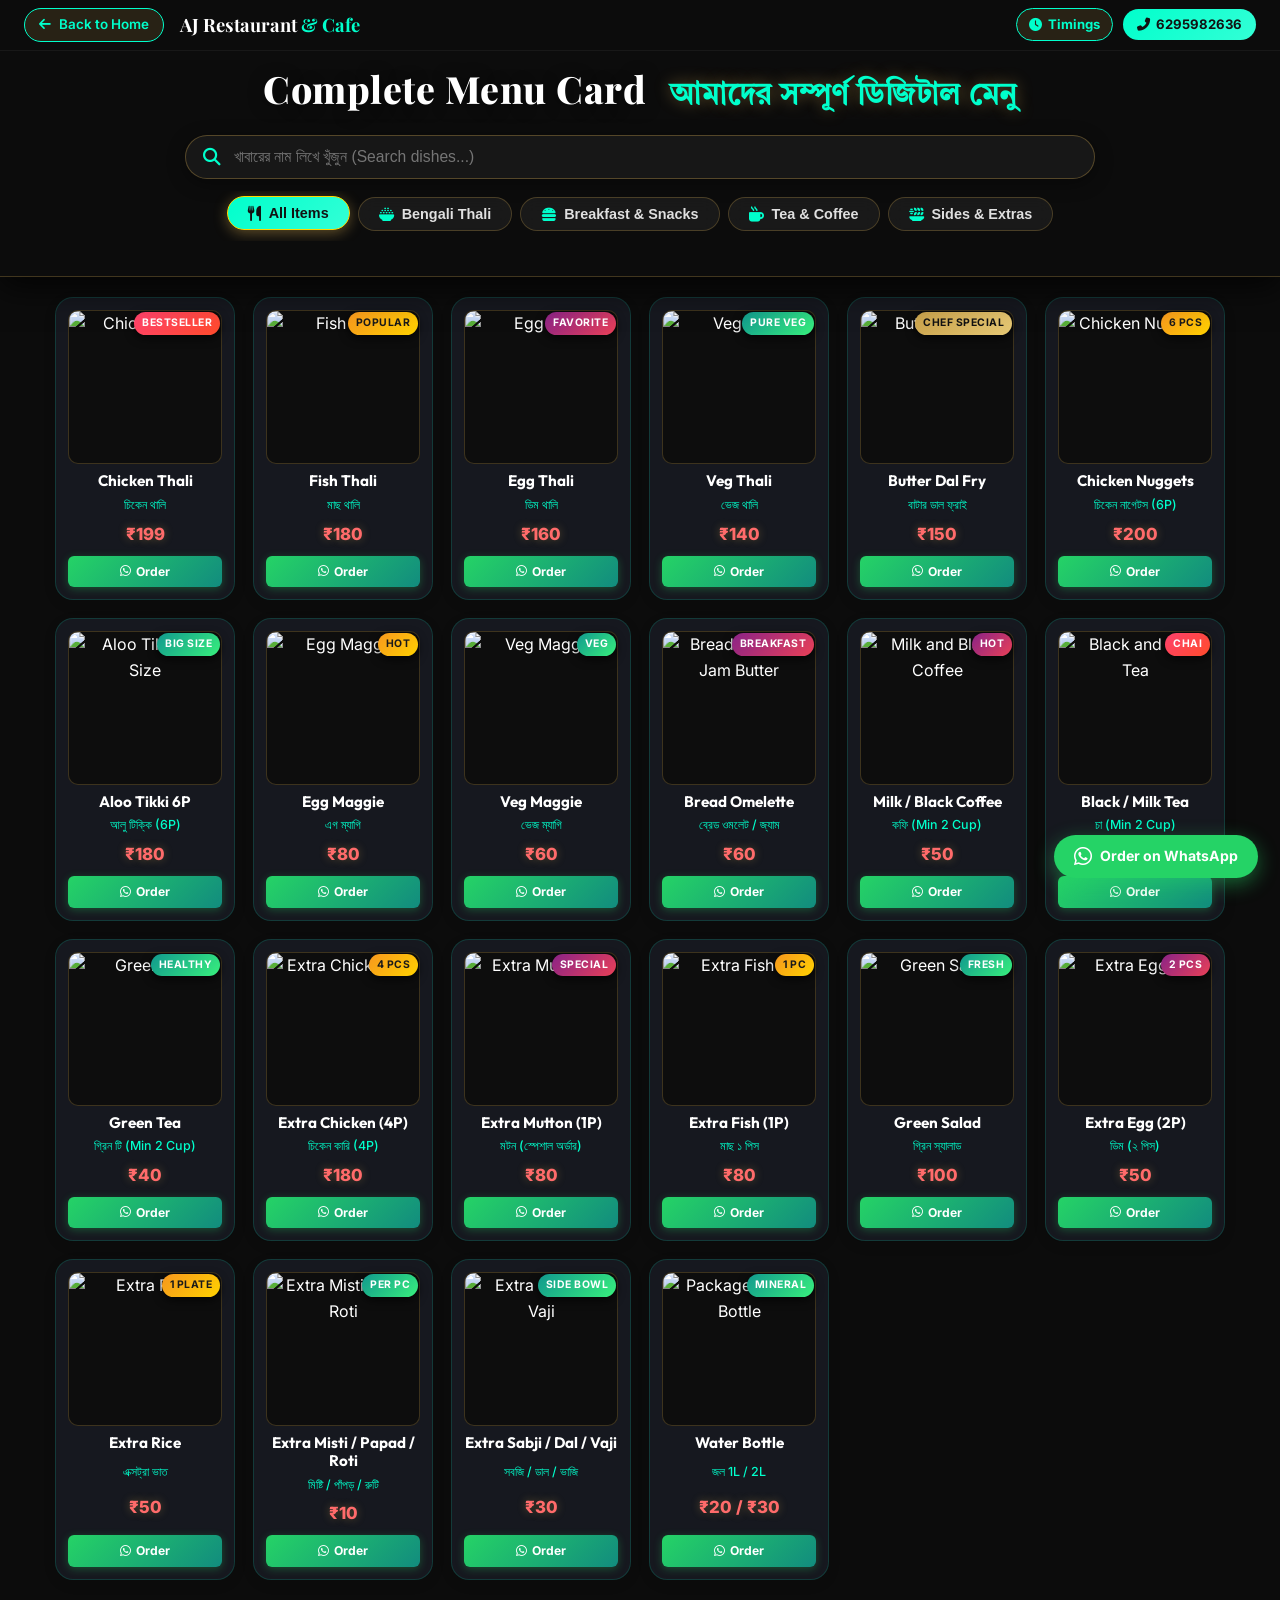
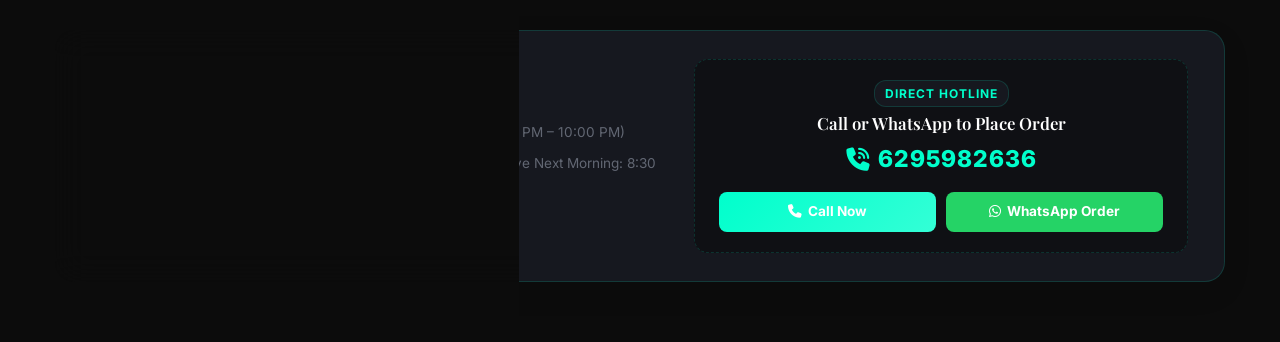
==== menu.html @ c47ace83 "Update website content and assets - 2026-09-04 11:59:45" ====
﻿<!DOCTYPE html>
<html lang="bn">
<head>
    <meta charset="UTF-8">
    <meta name="viewport" content="width=device-width, initial-scale=1.0">
    <title>Full Menu Card | WARAJ RESTORA| সম্পূর্ণ মেনু</title>
    
    <!-- Meta Descriptions & SEO -->
    <meta name="description" content="Explore the full digital menu of WARAJ RESTORA. Bengali Thalis, Snacks, Tea, Coffee, Extras & Direct WhatsApp Ordering.">
    <meta name="theme-color" content="#c9a24b">
    
    <!-- Fonts -->
    <link rel="preconnect" href="https://fonts.googleapis.com">
    <link rel="preconnect" href="https://fonts.gstatic.com" crossorigin>
    <link href="https://fonts.googleapis.com/css2?family=Cinzel:wght@500;700;900&family=Inter:wght@300;400;500;600;700;800&family=Outfit:wght@400;500;600;700;800&family=Playfair+Display:ital,wght@0,600;0,700;0,900;1,600&family=Tiro+Bangla:ital@0;1&display=swap" rel="stylesheet">
    
    <!-- Font Awesome -->
    <link rel="stylesheet" href="https://cdnjs.cloudflare.com/ajax/libs/font-awesome/6.5.1/css/all.min.css">
    
    <!-- Main Style -->
    <link rel="stylesheet" href="styles.css">

    <style>
        /* Specific Styles for Compact Full Menu Page */
        .full-menu-page {
            background-color: #0c0c0c;
            color: #ffffff;
            min-height: 100vh;
        }

        /* Sticky Top Header Container (Nav + Hero + Search + Category Filter Tabs) */
        .sticky-menu-top-container {
            position: sticky;
            top: 0;
            z-index: 1000;
            background: rgba(13, 13, 13, 0.96);
            backdrop-filter: blur(20px);
            -webkit-backdrop-filter: blur(20px);
            border-bottom: 1.5px solid rgba(201, 162, 75, 0.28);
            box-shadow: 0 10px 30px rgba(0, 0, 0, 0.75);
        }

        .full-menu-nav {
            padding: 8px 24px;
            display: flex;
            align-items: center;
            justify-content: space-between;
            border-bottom: 1px solid rgba(255, 255, 255, 0.05);
        }

        .full-menu-nav-left {
            display: flex;
            align-items: center;
            gap: 16px;
        }

        .nav-back-btn {
            display: inline-flex;
            align-items: center;
            gap: 8px;
            background: rgba(201, 162, 75, 0.15);
            border: 1px solid var(--accent-gold);
            color: var(--accent-gold);
            padding: 5px 14px;
            border-radius: 25px;
            text-decoration: none;
            font-weight: 600;
            font-size: 0.84rem;
            transition: all 0.3s ease;
        }

        .nav-back-btn:hover {
            background: var(--accent-gold);
            color: #121212;
            transform: translateX(-3px);
            box-shadow: 0 0 15px rgba(201, 162, 75, 0.5);
        }

        .full-menu-logo-title {
            font-family: 'Playfair Display', serif;
            font-size: 1.15rem;
            font-weight: 700;
            color: #ffffff;
        }

        .full-menu-logo-title span {
            color: var(--accent-gold);
        }

        .full-menu-nav-right {
            display: flex;
            align-items: center;
            gap: 10px;
        }

        .nav-timing-btn {
            display: inline-flex;
            align-items: center;
            gap: 6px;
            background: rgba(201, 162, 75, 0.15);
            border: 1px solid var(--accent-gold);
            color: var(--accent-gold);
            padding: 5px 12px;
            border-radius: 25px;
            text-decoration: none;
            font-weight: 700;
            font-size: 0.82rem;
            transition: all 0.3s ease;
        }

        .nav-timing-btn:hover {
            background: var(--accent-gold);
            color: #121212;
            transform: translateY(-2px);
            box-shadow: 0 0 15px rgba(201, 162, 75, 0.5);
        }

        .nav-call-btn {
            display: inline-flex;
            align-items: center;
            gap: 6px;
            background: linear-gradient(135deg, var(--accent-gold), var(--accent-amber));
            color: #121212;
            padding: 5px 14px;
            border-radius: 25px;
            text-decoration: none;
            font-weight: 700;
            font-size: 0.82rem;
            transition: all 0.3s ease;
        }

        .nav-call-btn:hover {
            transform: translateY(-2px);
            box-shadow: 0 4px 15px rgba(201, 162, 75, 0.5);
        }

        /* Full Menu Hero Header (Enlarged & Prominent) */
        .full-menu-hero {
            text-align: center;
            padding: 14px 20px 10px;
            position: relative;
        }

        .full-menu-hero h1 {
            font-family: 'Playfair Display', serif;
            font-size: 2.35rem;
            font-weight: 800;
            color: #ffffff;
            margin-bottom: 0;
            line-height: 1.25;
            letter-spacing: 0.5px;
            text-shadow: 0 2px 15px rgba(0, 0, 0, 0.5);
        }

        .full-menu-hero h1 .bengali-heading {
            color: var(--accent-gold);
            display: inline-block;
            font-size: 1.85rem;
            margin-left: 14px;
            font-family: 'Tiro Bangla', serif;
            font-weight: 700;
            text-shadow: 0 0 16px rgba(201, 162, 75, 0.45);
        }

        .full-menu-hero p {
            display: none;
        }

        /* Search & Filter Controls (Spacious & Longer) */
        .menu-control-bar {
            max-width: 950px;
            margin: 0 auto;
            padding: 10px 20px 15px;
        }

        .search-box-wrapper {
            position: relative;
            margin-bottom: 12px;
        }

        .search-box-wrapper input {
            width: 100%;
            background: rgba(24, 24, 24, 0.96);
            border: 1.5px solid rgba(201, 162, 75, 0.35);
            padding: 12px 20px 12px 48px;
            border-radius: 30px;
            color: #ffffff;
            font-size: 0.98rem;
            outline: none;
            transition: all 0.3s ease;
            box-shadow: 0 4px 18px rgba(0, 0, 0, 0.4);
        }

        .search-box-wrapper input:focus {
            border-color: var(--accent-gold);
            box-shadow: 0 0 20px rgba(201, 162, 75, 0.45);
            background: rgba(32, 32, 32, 0.98);
        }

        .search-box-wrapper i {
            position: absolute;
            left: 18px;
            top: 50%;
            transform: translateY(-50%);
            color: var(--accent-gold);
            font-size: 1.1rem;
        }

        .menu-category-tabs {
            touch-action: pan-x pan-y;
            overscroll-behavior-x: contain;
            display: flex;
            justify-content: center;
            flex-wrap: wrap;
            gap: 10px;
            margin: 0;
        }

        .menu-tab-btn {
            background: rgba(30, 30, 30, 0.75);
            border: 1.5px solid rgba(201, 162, 75, 0.28);
            color: #e0e0e0;
            padding: 8px 20px;
            border-radius: 25px;
            font-size: 0.9rem;
            font-weight: 600;
            cursor: pointer;
            backdrop-filter: blur(8px);
            transition: all 0.25s ease;
            display: inline-flex;
            align-items: center;
            gap: 8px;
        }

        .menu-tab-btn i {
            color: var(--accent-gold);
            font-size: 0.95rem;
            transition: transform 0.3s ease;
        }

        .menu-tab-btn:hover {
            border-color: var(--accent-gold);
            color: #ffffff;
            background: rgba(201, 162, 75, 0.18);
            transform: translateY(-2px);
            box-shadow: 0 4px 15px rgba(201, 162, 75, 0.25);
        }

        .menu-tab-btn.active {
            background: linear-gradient(135deg, var(--accent-gold), var(--accent-amber));
            border-color: #ffd700;
            color: #121212;
            box-shadow: 0 3px 14px rgba(201, 162, 75, 0.45);
            transform: translateY(-1px);
        }

        .menu-tab-btn.active i {
            color: #121212;
        }

        /* Compact Grid for Full Menu */
        .compact-menu-grid-container {
            max-width: 1200px;
            margin: 20px auto 50px;
            padding: 0 15px;
        }

        .compact-grid {
            display: grid;
            grid-template-columns: repeat(auto-fill, minmax(180px, 1fr));
            gap: 18px;
        }

        /* Food Card styles matching index.html */
        .compact-grid .food-menu-card {
            flex: initial;
            width: 100%;
            animation: floatMenuItem 4.5s ease-in-out infinite alternate;
        }

        .compact-grid .food-menu-card.hidden {
            display: none !important;
        }

        /* No Results Message */
        #no-results-msg {
            text-align: center;
            padding: 50px 20px;
            font-size: 1.1rem;
            color: var(--accent-gold);
            display: none;
            grid-column: 1 / -1;
        }

        /* Floating Order Quick Dial */
        .floating-order-btn {
            position: fixed;
            bottom: 22px;
            right: 22px;
            z-index: 999;
            display: flex;
            align-items: center;
            gap: 8px;
            background: #25D366;
            color: #ffffff;
            padding: 10px 20px;
            border-radius: 35px;
            text-decoration: none;
            font-weight: 700;
            font-size: 0.88rem;
            box-shadow: 0 6px 20px rgba(37, 211, 102, 0.45);
            transition: all 0.3s ease;
            animation: pulseOrderBtn 2.5s infinite;
        }

        .floating-order-btn:hover {
            background: #1ebc59;
            transform: scale(1.06);
            box-shadow: 0 8px 25px rgba(37, 211, 102, 0.65);
        }

        @keyframes pulseOrderBtn {
            0%, 100% { transform: scale(1); }
            50% { transform: scale(1.04); }
        }

        @media (max-width: 600px) {
            .full-menu-nav {
                padding: 8px 12px;
            }
            .nav-back-btn span {
                display: none;
            }
            .full-menu-logo-title {
                font-size: 1.05rem;
            }
            .nav-timing-btn {
                padding: 4px 8px;
                font-size: 0.76rem;
            }
            .nav-timing-btn span {
                display: none;
            }
            .nav-call-btn {
                padding: 4px 10px;
                font-size: 0.76rem;
            }
            .full-menu-hero {
                padding: 10px 10px 4px;
            }
            .full-menu-hero h1 {
                font-size: 1.65rem;
            }
            .full-menu-hero h1 .bengali-heading {
                font-size: 1.35rem;
                display: block;
                margin-left: 0;
                margin-top: 4px;
            }
            .menu-control-bar {
                padding: 6px 12px 10px;
            }
            .search-box-wrapper {
                margin-bottom: 8px;
            }
            .search-box-wrapper input {
                padding: 9px 16px 9px 38px;
                font-size: 0.88rem;
                border-radius: 25px;
            }
            .search-box-wrapper i {
                left: 14px;
                font-size: 0.95rem;
            }
            .menu-category-tabs {
            touch-action: pan-x pan-y;
            overscroll-behavior-x: contain;
                gap: 6px;
                overflow-x: auto;
                flex-wrap: nowrap;
                justify-content: flex-start;
                padding-bottom: 4px;
                -webkit-overflow-scrolling: touch;
            }
            .menu-tab-btn {
                padding: 6px 14px;
                font-size: 0.8rem;
                border-radius: 20px;
                white-space: nowrap;
                flex-shrink: 0;
            }
            .compact-grid {
                grid-template-columns: repeat(2, 1fr);
                gap: 10px;
            }
            .compact-grid .food-menu-card {
                padding: 8px;
            }
            .food-title {
                font-size: 0.86rem;
            }
            .bengali-title {
                font-size: 0.72rem;
            }
            .food-price {
                font-size: 0.95rem;
            }
            .food-order-btn {
                padding: 5px 8px;
                font-size: 0.72rem;
            }
        }
    </style>
</head>
<body class="full-menu-page">

    <!-- Sticky Top Header (Navbar + Hero Title + Search Box + Filter Tabs) -->
    <div class="sticky-menu-top-container">
        <!-- Top Navigation Bar -->
        <nav class="full-menu-nav">
            <div class="full-menu-nav-left">
                <a href="index.html" class="nav-back-btn" title="Go back to Home Page">
                    <i class="fas fa-arrow-left"></i> <span>Back to Home</span>
                </a>
                <div class="full-menu-logo-title">
                    AJ Restaurant <span>& Cafe</span>
                </div>
            </div>
            <div class="full-menu-nav-right">
                <a href="#order-timings" class="nav-timing-btn" id="nav-timing-toggle-btn" title="Order Timings (অর্ডার সময়সূচী)">
                    <i class="fas fa-clock" id="nav-timing-icon"></i> <span id="nav-timing-text">Timings</span>
                </a>
                <a href="tel:6295982636" class="nav-call-btn">
                    <i class="fas fa-phone-alt"></i> <span>6295982636</span>
                </a>
            </div>
        </nav>

        <!-- Hero Header -->
        <header class="full-menu-hero">
            <h1>Complete Menu Card <span class="bengali-heading">আমাদের সম্পূর্ণ ডিজিটাল মেনু</span></h1>
        </header>

        <!-- Search Bar & Category Filter Tabs -->
        <div class="menu-control-bar">
            <div class="search-box-wrapper">
                <i class="fas fa-search"></i>
                <input type="text" id="menu-search-input" placeholder="খাবারের নাম লিখে খুঁজুন (Search dishes...)" autocomplete="off">
            </div>

            <div class="menu-category-tabs">
                <button class="menu-tab-btn active" data-category="all">
                    <i class="fas fa-utensils"></i> All Items
                </button>
                <button class="menu-tab-btn" data-category="thali">
                    <i class="fas fa-bowl-rice"></i> Bengali Thali
                </button>
                <button class="menu-tab-btn" data-category="snacks">
                    <i class="fas fa-burger"></i> Breakfast & Snacks
                </button>
                <button class="menu-tab-btn" data-category="beverages">
                    <i class="fas fa-mug-hot"></i> Tea & Coffee
                </button>
                <button class="menu-tab-btn" data-category="extras">
                    <i class="fas fa-plate-wheat"></i> Sides & Extras
                </button>
            </div>
        </div>
    </div>

    <!-- Compact Full Menu Grid -->
    <main class="compact-menu-grid-container">
        <div class="compact-grid" id="full-menu-grid">

            <!-- 1. Chicken Thali -->
            <div class="food-menu-card" data-category="thali" data-keywords="chicken thali murgi murgir mangsho rice dal sabji thali">
                <div class="food-card-badge bestseller">Bestseller</div>
                <div class="food-card-img-box">
                    <img src="assets/menu_chicken_thali.webp" alt="Chicken Thali" loading="lazy">
                </div>
                <div class="food-card-body">
                    <h3 class="food-title">Chicken Thali</h3>
                    <span class="bengali-title">চিকেন থালি</span>
                    <span class="food-price">₹199</span>
                    <a href="https://wa.me/918768566780?text=Hi%20AJ%20Restaurant,%20I%20want%20to%20order%20Chicken%20Thali%20(₹199)" target="_blank" class="food-order-btn">
                        <i class="fab fa-whatsapp"></i> Order
                    </a>
                </div>
            </div>

            <!-- 2. Fish Thali -->
            <div class="food-menu-card" data-category="thali" data-keywords="fish thali macher thali mach jhol rui katla rice dal thali">
                <div class="food-card-badge popular">Popular</div>
                <div class="food-card-img-box">
                    <img src="assets/menu_fish_thali.webp" alt="Fish Thali" loading="lazy">
                </div>
                <div class="food-card-body">
                    <h3 class="food-title">Fish Thali</h3>
                    <span class="bengali-title">মাছ থালি</span>
                    <span class="food-price">₹180</span>
                    <a href="https://wa.me/918768566780?text=Hi%20AJ%20Restaurant,%20I%20want%20to%20order%20Fish%20Thali%20(₹180)" target="_blank" class="food-order-btn">
                        <i class="fab fa-whatsapp"></i> Order
                    </a>
                </div>
            </div>

            <!-- 3. Egg Thali -->
            <div class="food-menu-card" data-category="thali" data-keywords="egg thali dimer thali dim kosha rice dal thali">
                <div class="food-card-badge special">Favorite</div>
                <div class="food-card-img-box">
                    <img src="assets/menu_egg_thali.webp" alt="Egg Thali" loading="lazy">
                </div>
                <div class="food-card-body">
                    <h3 class="food-title">Egg Thali</h3>
                    <span class="bengali-title">ডিম থালি</span>
                    <span class="food-price">₹160</span>
                    <a href="https://wa.me/918768566780?text=Hi%20AJ%20Restaurant,%20I%20want%20to%20order%20Egg%20Thali%20(₹160)" target="_blank" class="food-order-btn">
                        <i class="fab fa-whatsapp"></i> Order
                    </a>
                </div>
            </div>

            <!-- 4. Veg Thali -->
            <div class="food-menu-card" data-category="thali" data-keywords="veg thali niramish thali paneer dal sabji rice mishti doi">
                <div class="food-card-badge pure-veg">Pure Veg</div>
                <div class="food-card-img-box">
                    <img src="assets/menu_veg_thali.webp" alt="Veg Thali" loading="lazy">
                </div>
                <div class="food-card-body">
                    <h3 class="food-title">Veg Thali</h3>
                    <span class="bengali-title">ভেজ থালি</span>
                    <span class="food-price">₹140</span>
                    <a href="https://wa.me/918768566780?text=Hi%20AJ%20Restaurant,%20I%20want%20to%20order%20Veg%20Thali%20(₹140)" target="_blank" class="food-order-btn">
                        <i class="fab fa-whatsapp"></i> Order
                    </a>
                </div>
            </div>

            <!-- 5. Butter Dal Fry -->
            <div class="food-menu-card" data-category="extras" data-keywords="butter dal fry yellow dal tadka veg">
                <div class="food-card-badge chef">Chef Special</div>
                <div class="food-card-img-box">
                    <img src="assets/menu_butter_dal_fry.webp" alt="Butter Dal Fry" loading="lazy">
                </div>
                <div class="food-card-body">
                    <h3 class="food-title">Butter Dal Fry</h3>
                    <span class="bengali-title">বাটার ডাল ফ্রাই</span>
                    <span class="food-price">₹150</span>
                    <a href="https://wa.me/918768566780?text=Hi%20AJ%20Restaurant,%20I%20want%20to%20order%20Butter%20Dal%20Fry%20(₹150)" target="_blank" class="food-order-btn">
                        <i class="fab fa-whatsapp"></i> Order
                    </a>
                </div>
            </div>

            <!-- 6. Chicken Nuggets (6P) -->
            <div class="food-menu-card" data-category="snacks" data-keywords="chicken nuggets 6p fried snacks non-veg">
                <div class="food-card-badge popular">6 Pcs</div>
                <div class="food-card-img-box">
                    <img src="assets/menu_chicken_nuggets.webp" alt="Chicken Nuggets" loading="lazy">
                </div>
                <div class="food-card-body">
                    <h3 class="food-title">Chicken Nuggets</h3>
                    <span class="bengali-title">চিকেন নাগেটস (6P)</span>
                    <span class="food-price">₹200</span>
                    <a href="https://wa.me/918768566780?text=Hi%20AJ%20Restaurant,%20I%20want%20to%20order%20Chicken%20Nuggets%20(₹200)" target="_blank" class="food-order-btn">
                        <i class="fab fa-whatsapp"></i> Order
                    </a>
                </div>
            </div>

            <!-- 7. Aloo Tikki Big Size (6P) -->
            <div class="food-menu-card" data-category="snacks" data-keywords="aloo tikki potato cutlet snacks big size veg">
                <div class="food-card-badge pure-veg">Big Size</div>
                <div class="food-card-img-box">
                    <img src="assets/menu_aloo_tikki.webp" alt="Aloo Tikki Big Size" loading="lazy">
                </div>
                <div class="food-card-body">
                    <h3 class="food-title">Aloo Tikki 6P</h3>
                    <span class="bengali-title">আলু টিক্কি (6P)</span>
                    <span class="food-price">₹180</span>
                    <a href="https://wa.me/918768566780?text=Hi%20AJ%20Restaurant,%20I%20want%20to%20order%20Aloo%20Tikki%20(₹180)" target="_blank" class="food-order-btn">
                        <i class="fab fa-whatsapp"></i> Order
                    </a>
                </div>
            </div>

            <!-- 8. Egg Maggie -->
            <div class="food-menu-card" data-category="snacks" data-keywords="egg maggie noodles masala snacks">
                <div class="food-card-badge popular">Hot</div>
                <div class="food-card-img-box">
                    <img src="assets/menu_egg_maggie.webp" alt="Egg Maggie" loading="lazy">
                </div>
                <div class="food-card-body">
                    <h3 class="food-title">Egg Maggie</h3>
                    <span class="bengali-title">এগ ম্যাগি</span>
                    <span class="food-price">₹80</span>
                    <a href="https://wa.me/918768566780?text=Hi%20AJ%20Restaurant,%20I%20want%20to%20order%20Egg%20Maggie%20(₹80)" target="_blank" class="food-order-btn">
                        <i class="fab fa-whatsapp"></i> Order
                    </a>
                </div>
            </div>

            <!-- 9. Veg Maggie -->
            <div class="food-menu-card" data-category="snacks" data-keywords="veg maggie masala noodles snacks vegetarian">
                <div class="food-card-badge pure-veg">Veg</div>
                <div class="food-card-img-box">
                    <img src="assets/menu_egg_maggie.webp" alt="Veg Maggie" loading="lazy">
                </div>
                <div class="food-card-body">
                    <h3 class="food-title">Veg Maggie</h3>
                    <span class="bengali-title">ভেজ ম্যাগি</span>
                    <span class="food-price">₹60</span>
                    <a href="https://wa.me/918768566780?text=Hi%20AJ%20Restaurant,%20I%20want%20to%20order%20Veg%20Maggie%20(₹60)" target="_blank" class="food-order-btn">
                        <i class="fab fa-whatsapp"></i> Order
                    </a>
                </div>
            </div>

            <!-- 10. Bread Omelette / Jam / Butter -->
            <div class="food-menu-card" data-category="snacks" data-keywords="bread omelette jam butter breakfast toast egg">
                <div class="food-card-badge special">Breakfast</div>
                <div class="food-card-img-box">
                    <img src="assets/menu6.webp" alt="Bread Omelette Jam Butter" loading="lazy">
                </div>
                <div class="food-card-body">
                    <h3 class="food-title">Bread Omelette</h3>
                    <span class="bengali-title">ব্রেড ওমলেট / জ্যাম</span>
                    <span class="food-price">₹60</span>
                    <a href="https://wa.me/918768566780?text=Hi%20AJ%20Restaurant,%20I%20want%20to%20order%20Bread%20Omelette%20(₹60)" target="_blank" class="food-order-btn">
                        <i class="fab fa-whatsapp"></i> Order
                    </a>
                </div>
            </div>

            <!-- 11. Milk / Black Coffee -->
            <div class="food-menu-card" data-category="beverages" data-keywords="coffee milk coffee black coffee hot drink beverages espresso">
                <div class="food-card-badge special">Hot</div>
                <div class="food-card-img-box">
                    <img src="assets/menu_tea_coffee.webp" alt="Milk and Black Coffee" loading="lazy">
                </div>
                <div class="food-card-body">
                    <h3 class="food-title">Milk / Black Coffee</h3>
                    <span class="bengali-title">কফি (Min 2 Cup)</span>
                    <span class="food-price">₹50</span>
                    <a href="https://wa.me/918768566780?text=Hi%20AJ%20Restaurant,%20I%20want%20to%20order%20Coffee" target="_blank" class="food-order-btn">
                        <i class="fab fa-whatsapp"></i> Order
                    </a>
                </div>
            </div>

            <!-- 12. Black / Milk Tea -->
            <div class="food-menu-card" data-category="beverages" data-keywords="tea chai milk tea black tea masala chai beverage">
                <div class="food-card-badge bestseller">Chai</div>
                <div class="food-card-img-box">
                    <img src="assets/menu_tea_coffee.webp" alt="Black and Milk Tea" loading="lazy">
                </div>
                <div class="food-card-body">
                    <h3 class="food-title">Black / Milk Tea</h3>
                    <span class="bengali-title">চা (Min 2 Cup)</span>
                    <span class="food-price">₹25</span>
                    <a href="https://wa.me/918768566780?text=Hi%20AJ%20Restaurant,%20I%20want%20to%20order%20Tea" target="_blank" class="food-order-btn">
                        <i class="fab fa-whatsapp"></i> Order
                    </a>
                </div>
            </div>

            <!-- 13. Green Tea -->
            <div class="food-menu-card" data-category="beverages" data-keywords="green tea healthy detox hot beverage">
                <div class="food-card-badge pure-veg">Healthy</div>
                <div class="food-card-img-box">
                    <img src="assets/menu_tea_coffee.webp" alt="Green Tea" loading="lazy">
                </div>
                <div class="food-card-body">
                    <h3 class="food-title">Green Tea</h3>
                    <span class="bengali-title">গ্রিন টি (Min 2 Cup)</span>
                    <span class="food-price">₹40</span>
                    <a href="https://wa.me/918768566780?text=Hi%20AJ%20Restaurant,%20I%20want%20to%20order%20Green%20Tea" target="_blank" class="food-order-btn">
                        <i class="fab fa-whatsapp"></i> Order
                    </a>
                </div>
            </div>

            <!-- 14. Extra Chicken (4P) -->
            <div class="food-menu-card" data-category="extras" data-keywords="extra chicken 4p murgir mangsho chicken curry side non-veg">
                <div class="food-card-badge popular">4 Pcs</div>
                <div class="food-card-img-box">
                    <img src="assets/menu_chicken_thali.webp" alt="Extra Chicken 4P" loading="lazy">
                </div>
                <div class="food-card-body">
                    <h3 class="food-title">Extra Chicken (4P)</h3>
                    <span class="bengali-title">চিকেন কারি (4P)</span>
                    <span class="food-price">₹180</span>
                    <a href="https://wa.me/918768566780?text=Hi%20AJ%20Restaurant,%20I%20want%20to%20order%20Extra%20Chicken%204P%20(₹180)" target="_blank" class="food-order-btn">
                        <i class="fab fa-whatsapp"></i> Order
                    </a>
                </div>
            </div>

            <!-- 15. Extra Mutton (1P - Special Order) -->
            <div class="food-menu-card" data-category="extras" data-keywords="extra mutton 1p khasi mangsho mutton kosha special non-veg">
                <div class="food-card-badge special">Special</div>
                <div class="food-card-img-box">
                    <img src="assets/menu3.webp" alt="Extra Mutton 1P" loading="lazy">
                </div>
                <div class="food-card-body">
                    <h3 class="food-title">Extra Mutton (1P)</h3>
                    <span class="bengali-title">মটন (স্পেশাল অর্ডার)</span>
                    <span class="food-price">₹80</span>
                    <a href="https://wa.me/918768566780?text=Hi%20AJ%20Restaurant,%20I%20want%20to%20order%20Extra%20Mutton%20(₹80)" target="_blank" class="food-order-btn">
                        <i class="fab fa-whatsapp"></i> Order
                    </a>
                </div>
            </div>

            <!-- 16. Extra Fish (1P) -->
            <div class="food-menu-card" data-category="extras" data-keywords="extra fish 1p macher jhol rui katla side non-veg">
                <div class="food-card-badge popular">1 Pc</div>
                <div class="food-card-img-box">
                    <img src="assets/menu_fish_thali.webp" alt="Extra Fish 1P" loading="lazy">
                </div>
                <div class="food-card-body">
                    <h3 class="food-title">Extra Fish (1P)</h3>
                    <span class="bengali-title">মাছ ১ পিস</span>
                    <span class="food-price">₹80</span>
                    <a href="https://wa.me/918768566780?text=Hi%20AJ%20Restaurant,%20I%20want%20to%20order%20Extra%20Fish%20(₹80)" target="_blank" class="food-order-btn">
                        <i class="fab fa-whatsapp"></i> Order
                    </a>
                </div>
            </div>

            <!-- 17. Green Salad -->
            <div class="food-menu-card" data-category="extras" data-keywords="green salad cucumber tomato onion lemon salad veg">
                <div class="food-card-badge pure-veg">Fresh</div>
                <div class="food-card-img-box">
                    <img src="assets/menu_veg_thali.webp" alt="Green Salad" loading="lazy">
                </div>
                <div class="food-card-body">
                    <h3 class="food-title">Green Salad</h3>
                    <span class="bengali-title">গ্রিন স্যালাড</span>
                    <span class="food-price">₹100</span>
                    <a href="https://wa.me/918768566780?text=Hi%20AJ%20Restaurant,%20I%20want%20to%20order%20Green%20Salad%20(₹100)" target="_blank" class="food-order-btn">
                        <i class="fab fa-whatsapp"></i> Order
                    </a>
                </div>
            </div>

            <!-- 18. Extra Egg (2P) -->
            <div class="food-menu-card" data-category="extras" data-keywords="extra egg 2p dim egg curry side non-veg">
                <div class="food-card-badge special">2 Pcs</div>
                <div class="food-card-img-box">
                    <img src="assets/menu_egg_thali.webp" alt="Extra Egg 2P" loading="lazy">
                </div>
                <div class="food-card-body">
                    <h3 class="food-title">Extra Egg (2P)</h3>
                    <span class="bengali-title">ডিম (২ পিস)</span>
                    <span class="food-price">₹50</span>
                    <a href="https://wa.me/918768566780?text=Hi%20AJ%20Restaurant,%20I%20want%20to%20order%20Extra%20Egg%202P%20(₹50)" target="_blank" class="food-order-btn">
                        <i class="fab fa-whatsapp"></i> Order
                    </a>
                </div>
            </div>

            <!-- 19. Extra Rice -->
            <div class="food-menu-card" data-category="extras" data-keywords="extra rice bhat rice portion veg side">
                <div class="food-card-badge popular">1 Plate</div>
                <div class="food-card-img-box">
                    <img src="assets/menu_veg_thali.webp" alt="Extra Rice" loading="lazy">
                </div>
                <div class="food-card-body">
                    <h3 class="food-title">Extra Rice</h3>
                    <span class="bengali-title">এক্সট্রা ভাত</span>
                    <span class="food-price">₹50</span>
                    <a href="https://wa.me/918768566780?text=Hi%20AJ%20Restaurant,%20I%20want%20to%20order%20Extra%20Rice%20(₹50)" target="_blank" class="food-order-btn">
                        <i class="fab fa-whatsapp"></i> Order
                    </a>
                </div>
            </div>

            <!-- 20. Extra Misti / Papad / Roti -->
            <div class="food-menu-card" data-category="extras" data-keywords="extra misti papad roti sweet flatbread side">
                <div class="food-card-badge pure-veg">Per Pc</div>
                <div class="food-card-img-box">
                    <img src="assets/menu2.webp" alt="Extra Misti Papad Roti" loading="lazy">
                </div>
                <div class="food-card-body">
                    <h3 class="food-title">Extra Misti / Papad / Roti</h3>
                    <span class="bengali-title">মিষ্টি / পাঁপড় / রুটি</span>
                    <span class="food-price">₹10</span>
                    <a href="https://wa.me/918768566780?text=Hi%20AJ%20Restaurant,%20I%20want%20to%20order%20Extra%20Misti%20Papad%20Roti%20(₹10)" target="_blank" class="food-order-btn">
                        <i class="fab fa-whatsapp"></i> Order
                    </a>
                </div>
            </div>

            <!-- 21. Extra Sabji / Dal / Vaji -->
            <div class="food-menu-card" data-category="extras" data-keywords="extra sabji dal vaji butter dal fry veg side">
                <div class="food-card-badge pure-veg">Side Bowl</div>
                <div class="food-card-img-box">
                    <img src="assets/menu_butter_dal_fry.webp" alt="Extra Sabji Dal Vaji" loading="lazy">
                </div>
                <div class="food-card-body">
                    <h3 class="food-title">Extra Sabji / Dal / Vaji</h3>
                    <span class="bengali-title">সবজি / ডাল / ভাজি</span>
                    <span class="food-price">₹30</span>
                    <a href="https://wa.me/918768566780?text=Hi%20AJ%20Restaurant,%20I%20want%20to%20order%20Extra%20Sabji%20Dal%20Vaji%20(₹30)" target="_blank" class="food-order-btn">
                        <i class="fab fa-whatsapp"></i> Order
                    </a>
                </div>
            </div>

            <!-- 20. Packaged Water Bottle (1L / 2L) -->
            <div class="food-menu-card" data-category="beverages" data-keywords="water bottle 1l 2l mineral water drink">
                <div class="food-card-badge pure-veg">Mineral</div>
                <div class="food-card-img-box">
                    <img src="assets/menu5.webp" alt="Packaged Water Bottle" loading="lazy">
                </div>
                <div class="food-card-body">
                    <h3 class="food-title">Water Bottle</h3>
                    <span class="bengali-title">জল 1L / 2L</span>
                    <span class="food-price">₹20 / ₹30</span>
                    <a href="https://wa.me/918768566780?text=Hi%20AJ%20Restaurant,%20I%20want%20to%20order%20Water%20Bottle" target="_blank" class="food-order-btn">
                        <i class="fab fa-whatsapp"></i> Order
                    </a>
                </div>
            </div>

        </div>

        <!-- No Results Fallback -->
        <div id="no-results-msg">
            <i class="fas fa-search" style="font-size: 2.5rem; margin-bottom: 12px; display: block;"></i>
            <p>আপনার খোঁজা অনুযায়ী কোনো খাবার পাওয়া যায়নি। অন্য কিছু লিখে খুঁজুন।</p>
        </div>
    </main>

    <!-- Order Timings Banner -->
    <div id="order-timings" style="max-width: 1200px; margin: 0 auto 60px; padding: 0 15px; scroll-margin-top: 170px;">
        <div class="order-info-banner glassmorphism">
            <div class="order-timing-card">
                <div class="timing-icon"><i class="fas fa-clock"></i></div>
                <div class="timing-details">
                    <h4>⏰ Order Timings (অর্ডার সময়সূচী)</h4>
                    <ul>
                        <li><strong>☀️ Lunch:</strong> Any Time You're Hungry!</li>
                        <li><strong>🌙 Dinner:</strong> Order 05:00 PM – 06:30 PM <span class="serve-time">(Serve: 9:30 PM – 10:00 PM)</span></li>
                        <li><strong>🌅 Breakfast:</strong> Pre-order 09:00 PM – 10:00 PM <span class="serve-time">(Serve Next Morning: 8:30 AM)</span></li>
                    </ul>
                </div>
            </div>
            
            <div class="order-call-box">
                <div class="call-badge">Direct Hotline</div>
                <h3>Call or WhatsApp to Place Order</h3>
                <a href="tel:6295982636" class="order-phone-link">
                    <i class="fas fa-phone-volume"></i> 6295982636
                </a>
                <div class="quick-action-btns">
                    <a href="tel:6295982636" class="direct-call-btn">
                        <i class="fas fa-phone"></i> Call Now
                    </a>
                    <a href="https://wa.me/918768566780?text=Hello%20AJ%20Restaurant,%20I%20want%20to%20place%20an%20order!" target="_blank" class="direct-wp-btn">
                        <i class="fab fa-whatsapp"></i> WhatsApp Order
                    </a>
                </div>
            </div>
        </div>
    </div>

    <!-- Floating Direct WhatsApp Button -->
    <a href="https://wa.me/918768566780?text=Hello%20AJ%20Restaurant,%20I%20want%20to%20order%20food!" target="_blank" class="floating-order-btn" title="Direct WhatsApp Order">
        <i class="fab fa-whatsapp" style="font-size: 1.3rem;"></i> <span>Order on WhatsApp</span>
    </a>

    <!-- JavaScript for Live Search & Category Filtering -->
    <script>
        document.addEventListener('DOMContentLoaded', () => {
            const searchInput = document.getElementById('menu-search-input');
            const categoryTabs = document.querySelectorAll('.menu-tab-btn');
            const foodCards = document.querySelectorAll('.food-menu-card');
            const noResultsMsg = document.getElementById('no-results-msg');

            let activeCategory = 'all';

            function filterMenu() {
                const query = searchInput.value.toLowerCase().trim();
                let visibleCount = 0;

                foodCards.forEach(card => {
                    const cardCategory = card.getAttribute('data-category');
                    const keywords = (card.getAttribute('data-keywords') || '') + ' ' + card.innerText.toLowerCase();

                    const matchesCategory = (activeCategory === 'all' || cardCategory === activeCategory);
                    const matchesSearch = query === '' || keywords.includes(query);

                    if (matchesCategory && matchesSearch) {
                        card.classList.remove('hidden');
                        visibleCount++;
                    } else {
                        card.classList.add('hidden');
                    }
                });

                if (visibleCount === 0) {
                    noResultsMsg.style.display = 'block';
                } else {
                    noResultsMsg.style.display = 'none';
                }
            }

            // Category Tab Clicks
            categoryTabs.forEach(tab => {
                tab.addEventListener('click', () => {
                    categoryTabs.forEach(t => t.classList.remove('active'));
                    tab.classList.add('active');
                    activeCategory = tab.getAttribute('data-category');
                    const tabsContainer = tab.closest('.menu-category-tabs');
                    if (tabsContainer) {
                        const targetScroll = tab.offsetLeft - (tabsContainer.clientWidth / 2) + (tab.offsetWidth / 2);
                        tabsContainer.scrollTo({ left: targetScroll, behavior: 'smooth' });
                    }
                    filterMenu();
                });
            });

            // Search Input Live Filter
            searchInput.addEventListener('input', () => {
                filterMenu();
            });

            // ============================================================
            // TWO-WAY TOGGLE SCROLL (Click to go to Timings, Click again to go to Top)
            // ============================================================
            const timingToggleBtn = document.getElementById('nav-timing-toggle-btn');
            const timingIcon = document.getElementById('nav-timing-icon');
            const timingText = document.getElementById('nav-timing-text');
            const orderTimingsSection = document.getElementById('order-timings');

            function isNearTimingsSection() {
                if (!orderTimingsSection) return false;
                const rect = orderTimingsSection.getBoundingClientRect();
                return rect.top <= window.innerHeight * 0.75;
            }

            if (timingToggleBtn && orderTimingsSection) {
                timingToggleBtn.addEventListener('click', (e) => {
                    e.preventDefault();
                    if (isNearTimingsSection()) {
                        // If already at Timings section -> Smoothly scroll back to TOP
                        window.scrollTo({ top: 0, behavior: 'smooth' });
                    } else {
                        // Smoothly scroll DOWN to Order Timings section
                        orderTimingsSection.scrollIntoView({ behavior: 'smooth', block: 'start' });
                    }
                });

                // Dynamically update button icon/text when user scrolls near timings
                window.addEventListener('scroll', () => {
                    if (isNearTimingsSection()) {
                        timingToggleBtn.classList.add('at-bottom');
                        if (timingIcon) timingIcon.className = 'fas fa-arrow-up';
                        if (timingText) timingText.innerText = 'Top';
                        timingToggleBtn.title = 'Scroll back to Top (উপরে ফিরে যান)';
                    } else {
                        timingToggleBtn.classList.remove('at-bottom');
                        if (timingIcon) timingIcon.className = 'fas fa-clock';
                        if (timingText) timingText.innerText = 'Timings';
                        timingToggleBtn.title = 'Order Timings (অর্ডার সময়সূচী)';
                    }
                }, { passive: true });
            }
        });
    </script>
</body>
</html>
---- styles.css ----
﻿/* ============================================================
   WARAJ RESTORA — Premium Modern Theme
   ============================================================ */

@import url('https://fonts.googleapis.com/css2?family=Playfair+Display:wght@400;600;700;800&family=Outfit:wght@300;400;600;800&family=Inter:wght@300;400;500;600&display=swap');

/* ---- CSS Variables ---- */
:root {
    --bg-deep:       #090a0d;
    --bg-dark:       #0f1014;
    --bg-card:       #16181f;
    --bg-card2:      #1d2029;
    --accent-gold:   #00ffcc; /* Neon Cyan */
    --accent-amber:  #33ffd6;
    --accent-light:  #80ffe5;
    --accent-red:    #ff6b6b; /* Warm Coral */
    --accent-warm:   #ff8585;
    --text-primary:  #ffffff;
    --text-secondary:#a0a5b1;
    --text-muted:    #626773;
    --glass-bg:      rgba(0, 255, 204, 0.03);
    --glass-border:  rgba(0, 255, 204, 0.15);
    --glass-shadow:  0 8px 40px rgba(0, 0, 0, 0.5);
    --glow-gold:     0 0 25px rgba(0, 255, 204, 0.25);
    --radius-sm:     8px;
    --radius-md:     16px;
    --radius-lg:     24px;
    --transition:    all 0.4s cubic-bezier(0.4, 0, 0.2, 1);
}

/* ---- Reset ---- */
*, *::before, *::after {
    margin: 0;
    padding: 0;
    box-sizing: border-box;
}

html {
    scroll-behavior: smooth;
}

body {
    font-family: 'Inter', sans-serif;
    background-color: var(--bg-deep);
    color: var(--text-primary);
    overflow-x: hidden;
    line-height: 1.6;
}

body.no-scroll {
    overflow-y: hidden !important;
}

h1, h2, h3, h4 {
    font-family: 'Playfair Display', serif;
    line-height: 1.2;
}

/* ---- Custom Scrollbar ---- */
::-webkit-scrollbar          { width: 6px; }
::-webkit-scrollbar-track    { background: var(--bg-deep); }
::-webkit-scrollbar-thumb    { background: var(--accent-gold); border-radius: 3px; }
::-webkit-scrollbar-thumb:hover { background: var(--accent-amber); }

/* ============================================================
   NAVBAR
   ============================================================ */
.navbar {
    position: sticky;
    top: 0;
    margin: 0;
    width: 100%;
    padding: 0 5%;
    height: 72px;
    border-radius: 0;
    display: flex;
    justify-content: space-between;
    align-items: center;
    background: rgba(15, 16, 20, 0.92);
    backdrop-filter: blur(20px);
    -webkit-backdrop-filter: blur(20px);
    z-index: 1000;
    border-bottom: 1px solid rgba(0, 255, 204, 0.2);
    box-shadow: 0 4px 30px rgba(0, 0, 0, 0.5);
    transition: var(--transition);
}

.navbar-scrolled {
    height: 62px;
    background: rgba(15, 16, 20, 0.97);
    border-bottom-color: rgba(0, 255, 204, 0.35);
    box-shadow: 0 8px 40px rgba(0, 0, 0, 0.7), var(--glow-gold);
}

.logo-container {
    display: flex;
    align-items: center;
    gap: 2px; /* Set gap to almost zero to align right next to logo image */
}

.logo-brand-img {
    height: 52px;
    width: auto;
    object-fit: contain;
    transition: var(--transition);
}

.logo-brand-img:hover {
    transform: scale(1.04);
}

.logo-text-wrapper {
    display: flex;
    align-items: center;
    position: relative;
    padding-left: 0px; /* Removed padding entirely to start text immediately */
    /* no overflow: hidden so football can roll across the whole screen */
}

.animated-football-header {
    position: absolute;
    left: -52px;
    width: 48px;
    height: 48px;
    top: 50%;
    margin-top: -24px;
    display: inline-block;
    z-index: 10;
    animation: footballRollAcross 14s linear infinite;
    will-change: left, transform, opacity;
    pointer-events: none;
}

.animated-football-header svg,
.animated-football-header img {
    width: 100%;
    height: 100%;
}

.logo-text {
    font-size: 1.5rem;
    font-weight: 800;
    letter-spacing: 1px;
    background: linear-gradient(90deg, var(--accent-gold), var(--accent-red));
    -webkit-background-clip: text;
    -webkit-text-fill-color: transparent;
    font-family: 'Outfit', sans-serif;
    display: inline-block;
    white-space: nowrap;
    overflow: hidden;
    clip-path: inset(0 100% 0 0);
    opacity: 0;
    animation: revealTextWipe 14s linear infinite;
    will-change: clip-path, opacity;
}

.nav-links {
    display: flex;
    flex-direction: column;
    position: absolute;
    top: 100%;
    right: 5%; /* Align with padding of navbar actions */
    width: 210px;
    height: auto;
    background: rgba(15, 16, 20, 0.97);
    backdrop-filter: blur(20px);
    -webkit-backdrop-filter: blur(20px);
    border: 1px solid rgba(0, 255, 204, 0.2);
    border-radius: 0 0 var(--radius-md) var(--radius-md);
    padding: 1.5rem 0;
    gap: 0.25rem;
    box-shadow: 0 15px 40px rgba(0, 0, 0, 0.6);
    opacity: 0;
    transform: translateY(-8px);
    pointer-events: none;
    transition: all 0.3s cubic-bezier(0.165, 0.84, 0.44, 1);
    align-items: center;
    list-style: none;
    z-index: 1000;
}

.nav-links.nav-active {
    opacity: 1;
    transform: translateY(0);
    pointer-events: auto;
}

.nav-links a {
    text-decoration: none;
    color: var(--text-secondary);
    font-weight: 500;
    font-size: 0.95rem;
    letter-spacing: 0.5px;
    text-transform: uppercase;
    padding: 0.65rem 1.4rem;
    border-radius: var(--radius-sm);
    transition: var(--transition);
    position: relative;
    display: block;
    width: 100%;
    text-align: center;
}

.nav-links a::after {
    content: '';
    position: absolute;
    bottom: 2px;
    left: 50%;
    transform: translateX(-50%);
    width: 0;
    height: 1.5px;
    background: var(--accent-gold);
    border-radius: 2px;
    transition: width 0.3s ease;
}

.nav-links a:hover {
    color: var(--accent-light);
}

.nav-links a:hover::after {
    width: 60%;
}

.navbar-actions {
    display: flex;
    align-items: center;
    gap: 0.35rem;
}
.dripza-btn-nav {
    background: transparent !important;
    border: none !important;
    width: 38px;
    height: 38px;
    cursor: pointer;
    display: flex;
    align-items: center;
    justify-content: center;
    padding: 0;
    overflow: visible;
    position: relative;
    box-shadow: none !important;
    transition: transform 0.3s ease;
}

.dripza-btn-nav:hover {
    background: transparent !important;
    box-shadow: none !important;
    transform: translateY(-2px);
}

.dripza-nav-icon {
    width: 100%;
    height: 100%;
    object-fit: contain;
    animation: dripzaBreathing 3.5s infinite ease-in-out;
    transition: filter 0.4s ease, transform 0.8s cubic-bezier(0.34, 1.56, 0.64, 1);
}

.dripza-btn-nav:hover .dripza-nav-icon {
    transform: scale(1.15) rotate(360deg);
    filter: drop-shadow(0 0 10px rgba(0, 255, 204, 0.9));
}

@keyframes dripzaBreathing {
    0%, 100% {
        transform: scale(1);
        filter: drop-shadow(0 0 2px rgba(0, 255, 204, 0.25));
    }
    50% {
        transform: scale(1.06);
        filter: drop-shadow(0 0 7px rgba(0, 255, 204, 0.65));
    }
}

.hamburger {
    display: block; /* Show hamburger globally on PC and Mobile */
    cursor: pointer;
    font-size: 1.4rem;
    color: var(--text-primary);
    padding: 0.4rem;
    border-radius: var(--radius-sm);
    transition: var(--transition);
}

.hamburger:hover {
    color: var(--accent-gold);
    background: rgba(0, 255, 204, 0.08);
}

/* ============================================================
   HERO / BANNER SECTION
   ============================================================ */
.hero {
    position: relative;
    width: 100%;
    aspect-ratio: 16 / 9;
    height: 56.25vw; /* Explicit 16:9 height to prevent collapse */
    min-height: 400px; /* Safe minimum height for PC banner */
    display: flex;
    align-items: center;
    justify-content: center;
    text-align: center;
    overflow: hidden;
    margin-top: 0;
}

.hero-bg {
    position: absolute;
    inset: 0;
    z-index: 0;
    overflow: hidden;
    background: var(--bg-deep);
}

.hero-bg::before {
    content: '';
    position: absolute;
    top: -30px;
    left: -30px;
    right: -30px;
    bottom: -30px;
    background-image: var(--bg-image);
    background-size: cover;
    background-position: center;
    filter: blur(28px) brightness(0.28) saturate(1.2);
    transition: background-image 1.2s ease-in-out;
    z-index: 0;
}

.hero-bg img {
    position: absolute;
    inset: 0;
    width: 100%;
    height: 100%;
    object-fit: cover;
    display: block;
    opacity: 0;
    transition: opacity 1.5s ease-in-out;
    z-index: 1;
}

.hero-video {
    position: absolute;
    inset: 0;
    width: 100%;
    height: 100%;
    object-fit: cover;
    z-index: 1;
}

.hero-bg img.active {
    opacity: 1;
    z-index: 2;
}

.hero-bg img.prev {
    opacity: 0;
    z-index: 1;
}

.hero-nav-zone {
    position: absolute;
    top: 0;
    bottom: 0;
    width: 15%;
    z-index: 5;
    cursor: pointer;
    background: transparent;
    transition: background 0.3s ease;
}

.hero-nav-zone.left-zone {
    left: 0;
}

.hero-nav-zone.right-zone {
    right: 0;
}

/* Subtle feedback on hover (no arrow icons) */
.hero-nav-zone:hover {
    background: rgba(255, 255, 255, 0.03);
}







/* Subtle feedback on hover (no arrow icons) */








/* Subtle feedback on hover (no arrow icons) */


.overlay {
    position: absolute;
    inset: 0;
    background: transparent;
    z-index: 3;
    pointer-events: none;
}

.hero-content {
    max-width: 800px;
    padding: 0 24px;
    z-index: 4;
    transform: translateY(30px);
    opacity: 0;
    animation: fadeUp 1.2s cubic-bezier(0.165, 0.84, 0.44, 1) forwards 0.4s;
}

.hero-content h1 {
    font-size: 3.6rem;
    font-weight: 800;
    margin-bottom: 1.2rem;
    color: var(--text-primary);
    text-shadow: 0 4px 15px rgba(0, 0, 0, 0.5);
    letter-spacing: -1px;
}

.hero-content p {
    font-size: 1.15rem;
    color: var(--text-secondary);
    margin-bottom: 2.8rem;
    line-height: 1.7;
    text-shadow: 0 2px 8px rgba(0, 0, 0, 0.5);
}

/* ============================================================
   SECTION SHARED
   ============================================================ */
section {
    padding: 15px 6%;
}

.section-title {
    font-family: 'Playfair Display', serif;
    font-size: 2.6rem;
    font-weight: 700;
    text-align: center;
    margin-bottom: 1.2rem;
    color: var(--text-primary);
    position: relative;
    display: inline-block;
    width: 100%;
    letter-spacing: -0.5px;
}

.section-title::after {
    content: '';
    display: block;
    width: 60px;
    height: 2px;
    background: linear-gradient(90deg, var(--accent-gold), var(--accent-light));
    margin: 0.8rem auto 0;
    border-radius: 2px;
    box-shadow: 0 0 10px rgba(0, 255, 204, 0.5);
}

/* ============================================================
   VIBE SECTION
   ============================================================ */
.vibe-section {
    background: radial-gradient(ellipse at center top, rgba(0,255,204,0.05) 0%, transparent 65%);
    border-top: 1px solid rgba(0, 255, 204, 0.08);
    border-bottom: 1px solid rgba(0, 255, 204, 0.08);
    padding-top: 15px;
    padding-bottom: 15px;
}

.vibe-container {
    display: flex;
    align-items: center;
    justify-content: center;
    flex-wrap: wrap;
    gap: 1.2rem;
    padding: 0;
    max-width: 1100px;
    margin: 0 auto;
}

.vibe-text {
    max-width: 520px;
}

.vibe-text h3 {
    font-family: 'Playfair Display', serif;
    font-size: 2rem;
    margin-bottom: 1.2rem;
    font-weight: 700;
    color: var(--text-primary);
    position: relative;
    padding-left: 1.2rem;
}

.vibe-text h3::before {
    content: '';
    position: absolute;
    left: 0;
    top: 10%;
    height: 80%;
    width: 3px;
    background: linear-gradient(to bottom, var(--accent-gold), var(--accent-amber));
    border-radius: 3px;
}

.vibe-text p {
    color: var(--text-secondary);
    line-height: 1.9;
    font-size: 1.05rem;
    font-weight: 400;
}

/* ============================================================
   INTERACTIVE RAKHI PURNIMA SPECIAL ALTAR
   ============================================================ */
.rath-feast-container {
    position: relative;
    width: 190px;
    height: 190px;
    background: radial-gradient(circle at center, #260A13 0%, #120408 100%);
    border-radius: var(--radius-md);
    border: 2px solid rgba(255, 193, 7, 0.55);
    box-shadow: 0 8px 24px rgba(0, 0, 0, 0.85), 
                inset 0 0 25px rgba(233, 30, 99, 0.25),
                0 0 14px rgba(255, 193, 7, 0.35);
    overflow: hidden;
    cursor: pointer;
    perspective: 500px;
    flex-shrink: 0;
    margin: 20px;
    transition: border-color 0.4s ease, box-shadow 0.4s ease;
}

.rath-feast-container:hover {
    border-color: #FFD54F;
    box-shadow: 0 8px 24px rgba(0, 0, 0, 0.95), 
                inset 0 0 25px rgba(255, 215, 0, 0.3),
                0 0 22px rgba(233, 30, 99, 0.5);
}

.temple-arch {
    position: absolute;
    top: 5px;
    left: 5px;
    right: 5px;
    bottom: 5px;
    border: 1px dashed rgba(255, 215, 0, 0.4);
    border-radius: var(--radius-md);
    pointer-events: none;
    z-index: 1;
}

.rath-altar-chariot {
    position: absolute;
    top: 15px;
    left: 50%;
    transform: translateX(-50%);
    width: 72px;
    height: 72px;
    z-index: 3;
    filter: drop-shadow(0 2px 6px rgba(0,0,0,0.7));
    transition: transform 0.4s cubic-bezier(0.175, 0.885, 0.32, 1.275), filter 0.4s ease;
    animation: trophyFloat 3.5s infinite ease-in-out;
}

.rath-altar-chariot svg {
    width: 100%;
    height: 100%;
}

.rath-feast-container.activated .rath-altar-chariot {
    filter: drop-shadow(0 0 10px #FFD700) drop-shadow(0 0 18px #E91E63);
    animation: trophyVibrate 0.12s infinite linear;
}

@keyframes trophyFloat {
    0%, 100% { transform: translateX(-50%) translateY(0); }
    50% { transform: translateX(-50%) translateY(-3px); }
}

@keyframes trophyVibrate {
    0%, 100% { transform: translateX(-50%) translate(0, 0) scale(1.04); }
    25% { transform: translateX(-50%) translate(-0.6px, 0.6px) scale(1.04); }
    50% { transform: translateX(-50%) translate(0.6px, -0.6px) scale(1.04); }
    75% { transform: translateX(-50%) translate(-0.6px, -0.6px) scale(1.04); }
}

.temple-bell {
    position: absolute;
    bottom: 12px;
    left: 50%;
    width: 58px;
    height: 58px;
    transform: translateX(-50%);
    z-index: 5;
    cursor: pointer;
    filter: drop-shadow(0 3px 6px rgba(0,0,0,0.7));
    transition: transform 0.6s cubic-bezier(0.19, 1, 0.22, 1), opacity 0.5s ease;
}

.temple-bell:hover {
    transform: translateX(-50%) scale(1.1);
}

.temple-bell svg {
    width: 100%;
    height: 100%;
}

.rath-feast-container.activated .temple-bell {
    transform: translateX(-50%) translateY(-55px) rotate(-22deg) scale(0.9);
    opacity: 0;
    pointer-events: none;
}

.rath-fusion-burger {
    position: absolute;
    bottom: 10px;
    left: 50%;
    width: 68px;
    height: 68px;
    transform: translate(-50%, 15px) scale(0.6);
    opacity: 0;
    z-index: 2;
    pointer-events: none;
    transition: all 0.6s cubic-bezier(0.175, 0.885, 0.32, 1.275);
    filter: drop-shadow(0 0 4px rgba(0, 0, 0, 0.4));
}

.rath-fusion-burger svg {
    width: 100%;
    height: 100%;
}

.rath-feast-container.activated .rath-fusion-burger {
    opacity: 1;
    transform: translate(-50%, 0) scale(1.2);
    filter: drop-shadow(0 0 10px #FFD700) drop-shadow(0 0 18px #E91E63);
}

.rath-celebration {
    position: absolute;
    top: 36%;
    left: 50%;
    transform: translate(-50%, -50%) scale(0.7);
    font-family: 'Outfit', sans-serif;
    font-size: 0.82rem;
    font-weight: 900;
    color: #ffffff;
    letter-spacing: 1px;
    text-shadow: 0 0 10px #FFD700, 
                 0 0 18px #E91E63, 
                 0 0 26px #880E4F;
    opacity: 0;
    pointer-events: none;
    z-index: 6;
    transition: all 0.4s cubic-bezier(0.175, 0.885, 0.32, 1.275);
    white-space: nowrap;
}

.rath-feast-container.activated .rath-celebration {
    opacity: 1;
    transform: translate(-50%, -50%) scale(1);
    animation: pulseGoal 0.4s ease-in-out infinite alternate;
}

.feast-item {
    position: absolute;
    font-size: 11px;
    opacity: 0;
    z-index: 4;
    pointer-events: none;
}

.feast-item.p1 { left: 45%; top: 35px; }
.feast-item.p2 { left: 35%; top: 40px; }
.feast-item.p3 { left: 55%; top: 40px; }
.feast-item.p4 { left: 40%; top: 30px; }
.feast-item.p5 { left: 50%; top: 30px; }
.feast-item.p6 { left: 48%; top: 25px; }

.rath-feast-container.activated .feast-item {
    animation: rainConfetti 1.5s cubic-bezier(0.1, 0.8, 0.3, 1) forwards;
}

@keyframes rainConfetti {
    0% {
        transform: translate(0, 0) rotate(0deg) scale(0.5);
        opacity: 1;
    }
    100% {
        opacity: 0;
    }
}

.rath-feast-container.activated .feast-item.p1 { transform: translate(-50px, 85px) rotate(360deg) scale(1.3); }
.rath-feast-container.activated .feast-item.p2 { transform: translate(-70px, 65px) rotate(180deg) scale(1.1); }
.rath-feast-container.activated .feast-item.p3 { transform: translate(60px, 80px) rotate(-360deg) scale(1.4); }
.rath-feast-container.activated .feast-item.p4 { transform: translate(-30px, 95px) rotate(-180deg) scale(1.2); }
.rath-feast-container.activated .feast-item.p5 { transform: translate(40px, 90px) rotate(540deg) scale(1.5); }
.rath-feast-container.activated .feast-item.p6 { transform: translate(5px, 100px) rotate(-540deg) scale(1.3); }

/* ============================================================
   REVIEWS GALLERY SLIDER
   ============================================================ */
.reviews-section {
    background: var(--bg-dark);
}

.reviews-slider-container {
    position: relative;
    max-width: 500px;
    margin: 0 auto;
    padding: 0 10px;
}

.reviews-slider {
    position: relative;
    height: 500px;
    width: 100%;
    border-radius: var(--radius-md);
    overflow: hidden;
}

.gallery-item {
    transition: transform 0.3s ease;
    padding: 15px;
    border-radius: var(--radius-md);
}

.reviews-slider .review-slide {
    position: absolute;
    inset: 0;
    width: 100%;
    height: 100%;
    opacity: 0;
    z-index: 1;
    transition: opacity 1s ease-in-out;
    pointer-events: none;
    padding: 0;
}

.reviews-slider .review-slide.active {
    opacity: 1;
    z-index: 2;
    pointer-events: auto;
}

.reviews-slider .review-slide img {
    width: 100%;
    height: 100%;
    object-fit: contain;
    border: none;
    background: none;
    filter: drop-shadow(0 12px 32px rgba(0, 0, 0, 0.65));
}

/* ---- Slider Buttons ---- */
.slider-btn {
    position: absolute;
    top: 50%;
    transform: translateY(-50%);
    background: rgba(0, 255, 204, 0.1);
    border: 1px solid rgba(0, 255, 204, 0.3);
    color: var(--text-primary);
    width: 50px;
    height: 50px;
    border-radius: 50%;
    display: flex;
    align-items: center;
    justify-content: center;
    cursor: pointer;
    z-index: 10;
    backdrop-filter: blur(10px);
    -webkit-backdrop-filter: blur(10px);
    transition: var(--transition);
    font-size: 0.9rem;
}

.slider-btn:hover {
    background: var(--accent-gold);
    border-color: var(--accent-gold);
    color: #fff;
    box-shadow: 0 0 20px rgba(0, 255, 204, 0.55);
    transform: translateY(-50%) scale(1.12);
}

.prev-btn { left:  -68px; }
.next-btn { right: -68px; }

/* ---- Slider Dots ---- */
.slider-dots {
    display: flex;
    justify-content: center;
    gap: 8px;
    margin-top: 2rem;
}

.dot {
    width: 8px;
    height: 8px;
    border-radius: 50%;
    background: rgba(0, 255, 204, 0.2);
    border: 1px solid rgba(0, 255, 204, 0.3);
    cursor: pointer;
    transition: var(--transition);
}

.dot.active,
.dot:hover {
    background: var(--accent-gold);
    border-color: var(--accent-gold);
    box-shadow: 0 0 8px rgba(0, 255, 204, 0.5);
    transform: scale(1.3);
}

/* ---- CTA Button ---- */
.cta-button {
    display: inline-flex;
    align-items: center;
    gap: 0.7rem;
    padding: 14px 34px;
    background: transparent;
    color: var(--accent-light);
    border: 1.5px solid var(--accent-gold);
    border-radius: 4px;
    font-weight: 500;
    font-size: 0.95rem;
    letter-spacing: 0.8px;
    text-transform: uppercase;
    text-decoration: none;
    transition: var(--transition);
    box-shadow: 0 0 0 rgba(0, 255, 204, 0);
    position: relative;
    overflow: hidden;
}

.cta-button::before {
    content: '';
    position: absolute;
    inset: 0;
    background: linear-gradient(135deg, var(--accent-gold), var(--accent-amber));
    opacity: 0;
    transition: opacity 0.35s ease;
    z-index: -1;
}

.cta-button:hover {
    color: #fff;
    border-color: var(--accent-amber);
    box-shadow: 0 4px 25px rgba(0, 255, 204, 0.45);
    transform: translateY(-2px);
}

.cta-button:hover::before {
    opacity: 1;
}

/* ============================================================
   GLASSMORPHISM CARD
   ============================================================ */
.glassmorphism {
    background: rgba(22, 24, 31, 0.65);
    backdrop-filter: blur(16px);
    -webkit-backdrop-filter: blur(16px);
    border: 1px solid rgba(0, 255, 204, 0.15);
    border-radius: var(--radius-lg);
    padding: 24px 32px;
    box-shadow: 0 8px 48px rgba(0, 0, 0, 0.55), inset 0 1px 0 rgba(0, 255, 204, 0.08);
}

#contact {
    background: radial-gradient(ellipse at bottom, rgba(0,255,204,0.06) 0%, transparent 65%);
    border-top: 1px solid rgba(0, 255, 204, 0.08);
    padding-top: 25px;
    padding-bottom: 25px;
}
#contact .section-title,
.contact-section .section-title {
    font-family: 'Outfit', sans-serif;
    font-weight: 800;
    letter-spacing: 0.8px;
}


.contact-container {
    display: flex;
    justify-content: space-around;
    flex-wrap: wrap;
    gap: 1.5rem;
    max-width: 800px;
    margin: 0 auto;
}

.contact-info, .social-links {
    flex: 1;
    min-width: 270px;
}

.contact-info h2, .social-links h2 {
    font-family: 'Playfair Display', serif;
    font-size: 1.6rem;
    margin-bottom: 1.1rem;
    font-weight: 700;
    color: var(--text-primary);
    letter-spacing: -0.3px;
    padding-bottom: 0.4rem;
    border-bottom: 1px solid rgba(0, 255, 204, 0.2);
}

.info-item {
    display: flex;
    align-items: flex-start;
    gap: 14px;
    margin-bottom: 0.6rem;
    color: var(--text-secondary);
    font-size: 1rem;
    transition: var(--transition);
    padding: 6px 10px;
    border-radius: var(--radius-sm);
    border: 1px solid transparent;
}

.info-item:hover {
    transform: translateX(4px);
    color: var(--text-primary);
    background: rgba(0, 255, 204, 0.05);
    border-color: rgba(0, 255, 204, 0.12);
}

.info-item i {
    color: var(--accent-gold);
    font-size: 1.15rem;
    width: 22px;
    margin-top: 3px;
    flex-shrink: 0;
    transition: transform 0.3s ease;
}

.info-item:hover i {
    transform: scale(1.2);
    color: var(--accent-amber);
}

/* ---- Social Icons ---- */
.social-icons {
    display: flex;
    gap: 12px;
    flex-wrap: wrap;
    margin-top: 0.5rem;
}

.social-icon {
    display: flex;
    align-items: center;
    justify-content: center;
    width: 50px;
    height: 50px;
    border-radius: 12px;
    background: rgba(0, 255, 204, 0.05);
    color: var(--text-secondary);
    font-size: 1.3rem;
    text-decoration: none;
    transition: var(--transition);
    border: 1px solid rgba(0, 255, 204, 0.15);
}

.social-icon:hover {
    background: var(--accent-gold);
    border-color: var(--accent-gold);
    color: var(--bg-deep);
    transform: translateY(-5px) scale(1.06);
    box-shadow: 0 8px 24px rgba(0, 255, 204, 0.45);
}

/* ============================================================
   FOOTER
   ============================================================ */
footer {
    text-align: center;
    padding: 15px 5%;
    background: var(--bg-deep);
    color: var(--text-muted);
    border-top: 1px solid var(--glass-border);
    font-size: 0.88rem;
    letter-spacing: 0.3px;
}

footer p {
    margin: 0;
}

/* ============================================================
   ANIMATIONS
   ============================================================ */
@keyframes footballRollAcross {
    0% {
        left: -52px;
        transform: scaleX(1);
        opacity: 0;
    }
    1.5% {
        opacity: 1;
    }
    14.3% {
        left: calc(100% - 52px);
        transform: scaleX(1);
        opacity: 1;
    }
    21.4% {
        left: calc(100vw - 10% - 220px);
        transform: scaleX(1);
        opacity: 0;
    }
    50% {
        left: calc(100vw - 10% - 220px);
        transform: scaleX(1);
        opacity: 0;
    }
    51.5% {
        left: calc(100vw - 10% - 220px);
        transform: scaleX(-1);
        opacity: 1;
    }
    57.1% {
        left: calc(100% - 52px);
        transform: scaleX(-1);
        opacity: 1;
    }
    71.4% {
        left: -52px;
        transform: scaleX(-1);
        opacity: 1;
    }
    78.6% {
        left: -140px;
        transform: scaleX(-1);
        opacity: 0;
    }
    100% {
        left: -52px;
        transform: scaleX(1);
        opacity: 0;
    }
}

@keyframes footballRollAcrossMobile {
    0% {
        left: -38px;
        transform: scaleX(1);
        opacity: 0;
    }
    1.5% {
        opacity: 1;
    }
    14.3% {
        left: calc(100% - 38px);
        transform: scaleX(1);
        opacity: 1;
    }
    21.4% {
        left: calc(100vw - 10% - 160px);
        transform: scaleX(1);
        opacity: 0;
    }
    50% {
        left: calc(100vw - 10% - 160px);
        transform: scaleX(1);
        opacity: 0;
    }
    51.5% {
        left: calc(100vw - 10% - 160px);
        transform: scaleX(-1);
        opacity: 1;
    }
    57.1% {
        left: calc(100% - 38px);
        transform: scaleX(-1);
        opacity: 1;
    }
    71.4% {
        left: -38px;
        transform: scaleX(-1);
        opacity: 1;
    }
    78.6% {
        left: -100px;
        transform: scaleX(-1);
        opacity: 0;
    }
    100% {
        left: -38px;
        transform: scaleX(1);
        opacity: 0;
    }
}

@keyframes revealTextWipe {
    0%, 5.0% {
        clip-path: inset(0 100% 0 0);
        opacity: 0;
    }
    5.1% {
        opacity: 1;
    }
    19%, 55% {
        clip-path: inset(0 0% 0 0);
        opacity: 1;
    }
    57.1% {
        clip-path: inset(0 33% 0 0);
        opacity: 1;
    }
    62.6%, 100% {
        clip-path: inset(0 100% 0 0);
        opacity: 0;
    }
}

.rath-yatra-header-text {
    position: absolute;
    left: 50%;
    top: 50%;
    transform: translate(-50%, -50%);
    font-family: 'Playfair Display', serif;
    font-size: 1.35rem;
    font-weight: 800;
    letter-spacing: 0.5px;
    color: #FFE082;
    white-space: nowrap;
    opacity: 0;
    pointer-events: none;
    animation: revealRathText 14s linear infinite;
    z-index: 5;
}

@keyframes revealRathText {
    0%, 5.0% {
        opacity: 1;
        transform: translate(-50%, -50%) translateY(0);
    }
    19% {
        opacity: 0;
        transform: translate(-50%, -50%) translateY(-10px);
    }
    55% {
        opacity: 0;
        transform: translate(-50%, -50%) translateY(10px);
    }
    62.6%, 100% {
        opacity: 1;
        transform: translate(-50%, -50%) translateY(0);
    }
}

@keyframes fadeUp {
    from { opacity: 0; transform: translateY(30px); }
    to   { opacity: 1; transform: translateY(0); }
}

@keyframes steamUp {
    0%   { transform: translateY(0) scaleX(1); opacity: 0; }
    40%  { opacity: 0.85; }
    100% { transform: translateY(-55px) scaleX(2.5); opacity: 0; }
}

@keyframes shimmer {
    0%   { background-position: -200% 0; }
    100% { background-position: 200% 0; }
}

/* ============================================================
   RESPONSIVE — MOBILE
   ============================================================ */
@media (max-width: 768px) {
    .hero {
        aspect-ratio: 16 / 9;
        height: auto;
        min-height: auto;
        max-height: none;
        margin-top: 0;
    }

    .navbar {
        top: 0;
        margin: 0;
        width: 100%;
        padding: 0 5%;
        height: 60px;
        border-radius: 0;
    }

    .navbar-scrolled {
        top: 0;
        height: 54px;
    }

        /* Nav links and hamburger are inherited from global desktop view styles */

    .logo-brand-img { height: 44px; width: auto; }
    .logo-text-wrapper { padding-left: 0px; }
    .logo-text { font-size: 0.95rem; }
    .animated-football-header {
        width: 35px;
        height: 35px;
        top: 50%;
        margin-top: -17.5px;
        left: -38px;
        animation-name: footballRollAcrossMobile;
    }
        .rath-yatra-header-text {
        font-size: 0.95rem;
    }


    section { padding: 22px 5%; }

    .section-title {
        font-size: 1.55rem;
        margin-bottom: 0.8rem;
    }
    .cta-button {
        padding: 10px 22px;
        font-size: 0.82rem;
        letter-spacing: 0.5px;
    }

    .vibe-container {
        flex-direction: row;
        align-items: center;
        text-align: left;
        gap: 1rem;
        flex-wrap: nowrap;
    }

    .hot-bowl-container {
        transform: scale(0.65);
        transform-origin: bottom center;
        margin: 0;
        flex-shrink: 0;
    }

    .vibe-text {
        flex: 1;
        min-width: 0;
    }

    .vibe-text h3::before { display: none; }
    .vibe-text h3 {
        padding-left: 0;
        font-size: 1.25rem;
        margin-bottom: 0.5rem;
    }

    .vibe-text p {
        font-size: 0.85rem;
        line-height: 1.5;
    }

    .contact-container { flex-direction: column; gap: 1.5rem; }

    .social-icons {
        display: flex;
        flex-wrap: nowrap;
        gap: 8px;
        justify-content: flex-start;
        align-items: center;
    }

    .social-icon {
        width: 44px;
        height: 44px;
        font-size: 1.15rem;
        flex-shrink: 0;
        border-radius: 10px;
    }

    .glassmorphism { padding: 20px 16px; }

    /* Mobile review slider */
    .reviews-slider-container { max-width: 95%; }
    .reviews-slider { height: 380px; }

    .prev-btn {
        left: -6px;
        background: rgba(15, 16, 20, 0.85);
        border-color: rgba(0, 255, 204, 0.5);
        width: 40px;
        height: 40px;
    }
    .next-btn {
        right: -6px;
        background: rgba(15, 16, 20, 0.85);
        border-color: rgba(0, 255, 204, 0.5);
        width: 40px;
        height: 40px;
    }
}

/* ============================================================
   PRELOADER
   ============================================================ */
#preloader {
    position: fixed;
    inset: 0;
    width: 100vw;
    height: 100vh;
    background: var(--bg-deep);
    display: flex;
    justify-content: center;
    align-items: center;
    z-index: 9999;
    transition: opacity 0.9s cubic-bezier(0.77, 0, 0.175, 1), visibility 0.9s;
}

#preloader::before,
#preloader::after {
    content: '';
    position: absolute;
    left: 50%;
    transform: translateX(-50%);
    width: 1px;
    height: 80px;
    background: linear-gradient(to bottom, transparent, var(--accent-gold), transparent);
    opacity: 0.4;
}

#preloader::before { top: 0; }
#preloader::after  { bottom: 0; }

.preloader-content {
    text-align: center;
    display: flex;
    flex-direction: column;
    align-items: center;
    gap: 2.2rem;
    padding: 20px;
}

.preloader-title {
    font-family: 'Playfair Display', serif;
    font-size: 2.8rem;
    font-weight: 700;
    color: var(--text-primary);
    opacity: 0;
    transform: translateY(25px);
    animation: preloaderTextReveal 1.2s cubic-bezier(0.165, 0.84, 0.44, 1) forwards 0.3s;
    line-height: 1.25;
    letter-spacing: -0.5px;
}

.preloader-title .highlight {
    color: var(--accent-gold);
    display: inline-block;
    background: linear-gradient(135deg, var(--accent-light) 0%, var(--accent-gold) 60%, var(--accent-amber) 100%);
    -webkit-background-clip: text;
    -webkit-text-fill-color: transparent;
    filter: drop-shadow(0 0 12px rgba(0, 255, 204, 0.45));
}

.preloader-loader {
    width: 180px;
    height: 2px;
    background: rgba(0, 255, 204, 0.08);
    border-radius: 2px;
    overflow: hidden;
    opacity: 0;
    animation: fadeIn 0.8s ease forwards 0.8s;
    position: relative;
}

.loader-bar {
    width: 0;
    height: 100%;
    background: linear-gradient(90deg, transparent, var(--accent-gold), var(--accent-light), var(--accent-gold), transparent);
    background-size: 200% 100%;
    box-shadow: 0 0 12px var(--accent-gold);
    animation: fillProgress 1.1s cubic-bezier(0.1, 0.85, 0.25, 1) forwards,
               shimmer 1.5s linear infinite 0.5s;
}

/* ---- Preloader Animations ---- */
@keyframes preloaderTextReveal {
    to { opacity: 1; transform: translateY(0); }
}

@keyframes fillProgress {
    to { width: 100%; }
}

@keyframes fadeIn {
    to { opacity: 1; }
}

.preloader-fade-out {
    opacity: 0;
    visibility: hidden;
}

/* ============================================================
   SLIDE-OUT MESSAGE PANEL
   ============================================================ */
.msg-panel-overlay, .quick-panel-overlay {
    position: fixed;
    inset: 0;
    background: rgba(9, 10, 13, 0.6);
    backdrop-filter: blur(8px);
    -webkit-backdrop-filter: blur(8px);
    z-index: 9990;
    opacity: 0;
    visibility: hidden;
    transition: opacity 0.5s ease, visibility 0.5s ease;
}

.msg-panel-overlay.active, .quick-panel-overlay.active {
    opacity: 1;
    visibility: visible;
}

.msg-panel, .quick-panel {
    position: fixed;
    top: 0;
    right: -450px; /* Hide off-screen by default */
    width: 100%;
    max-width: 450px;
    height: 100%;
    background: rgba(22, 24, 31, 0.85);
    backdrop-filter: blur(30px);
    -webkit-backdrop-filter: blur(30px);
    border-left: 1px solid rgba(0, 255, 204, 0.15);
    box-shadow: -10px 0 50px rgba(0, 0, 0, 0.8);
    z-index: 9995;
    display: flex;
    flex-direction: column;
    transition: right 0.5s cubic-bezier(0.165, 0.84, 0.44, 1);
    overflow-y: auto;
}

.msg-panel {
    padding: 3rem 2.2rem;
    gap: 2rem;
}

.quick-panel {
    padding: 0;
    gap: 0;
}

.msg-panel.active, .quick-panel.active {
    right: 0;
}

.close-msg-panel-btn, .close-quick-panel-btn {
    position: absolute;
    top: 1.5rem;
    right: 1.5rem;
    background: transparent;
    border: none;
    color: var(--text-secondary);
    font-size: 2.2rem;
    line-height: 1;
    cursor: pointer;
    z-index: 10;
    transition: var(--transition);
}

.close-msg-panel-btn:hover, .close-quick-panel-btn:hover {
    color: var(--accent-gold);
    transform: rotate(90deg);
}

/* Quick Panel Banner Styles */
.quick-panel-banner {
    position: relative;
    width: 100%;
    height: 200px;
    overflow: hidden;
    display: flex;
    align-items: center;
    justify-content: center;
    border-bottom: 1px solid rgba(0, 255, 204, 0.15);
}

.quick-panel-banner-img {
    width: 100%;
    height: 100%;
    object-fit: cover;
    position: absolute;
    inset: 0;
    z-index: 0;
    opacity: 0.35;
}

.quick-panel-banner-overlay {
    position: absolute;
    inset: 0;
    background: linear-gradient(to bottom, rgba(15, 16, 20, 0.5) 0%, rgba(22, 24, 31, 0.98) 100%);
    z-index: 1;
}

.quick-panel-banner-content {
    position: relative;
    z-index: 2;
    text-align: center;
    margin-top: 1.5rem;
}

.quick-panel-banner-logo {
    height: 52px;
    width: auto;
    object-fit: contain;
    margin-bottom: 0.4rem;
    filter: drop-shadow(0 0 10px rgba(0, 255, 204, 0.4));
}

.quick-panel-banner-content h3 {
    font-family: 'Playfair Display', serif;
    font-size: 1.5rem;
    font-weight: 700;
    color: var(--text-primary);
    margin-bottom: 0.1rem;
    letter-spacing: -0.5px;
}

.quick-panel-banner-content p {
    font-size: 0.75rem;
    color: var(--accent-light);
    text-transform: uppercase;
    letter-spacing: 1.5px;
    font-weight: 600;
}

/* Quick Panel Content & Button Styles */
.quick-panel-content {
    padding: 2.2rem 2.2rem;
    display: flex;
    flex-direction: column;
    gap: 1.2rem;
}

.quick-panel-btn {
    background: rgba(15, 16, 20, 0.6);
    border: 1px solid rgba(0, 255, 204, 0.15);
    color: var(--text-primary);
    padding: 1.2rem;
    border-radius: var(--radius-md);
    font-family: 'Outfit', sans-serif;
    font-size: 1.1rem;
    font-weight: 600;
    cursor: pointer;
    display: flex;
    align-items: center;
    gap: 1rem;
    transition: var(--transition);
    text-align: left;
    width: 100%;
}

.quick-panel-btn i {
    color: var(--accent-gold);
    font-size: 1.3rem;
    transition: var(--transition);
}

.quick-panel-btn:hover {
    border-color: var(--accent-gold);
    background: rgba(0, 255, 204, 0.05);
    box-shadow: 0 0 15px rgba(0, 255, 204, 0.15);
    transform: translateY(-2px);
}

.quick-panel-btn:hover i {
    transform: scale(1.15);
}

.msg-panel-header h2 {
    font-size: 2.2rem;
    font-weight: 800;
    margin-bottom: 0.5rem;
    background: linear-gradient(90deg, var(--accent-gold), var(--accent-light));
    -webkit-background-clip: text;
    -webkit-text-fill-color: transparent;
    font-family: 'Outfit', sans-serif;
}

.msg-panel-header p {
    color: var(--text-secondary);
    font-size: 0.95rem;
    line-height: 1.5;
}

#msg-panel-form {
    display: flex;
    flex-direction: column;
    gap: 1.5rem;
}

.form-group {
    display: flex;
    flex-direction: column;
    gap: 0.5rem;
}

.form-group label {
    font-family: 'Outfit', sans-serif;
    font-size: 0.85rem;
    text-transform: uppercase;
    letter-spacing: 1px;
    color: var(--text-secondary);
    font-weight: 600;
}

.form-group input,
.form-group textarea {
    background: rgba(15, 16, 20, 0.6);
    border: 1px solid rgba(0, 255, 204, 0.15);
    border-radius: var(--radius-sm);
    color: var(--text-primary);
    padding: 0.8rem 1rem;
    font-family: 'Inter', sans-serif;
    font-size: 0.95rem;
    transition: var(--transition);
}

.form-group input:focus,
.form-group textarea:focus {
    outline: none;
    border-color: var(--accent-gold);
    box-shadow: 0 0 10px rgba(0, 255, 204, 0.2);
    background: rgba(15, 16, 20, 0.9);
}

.submit-msg-btn {
    background: transparent;
    border: 1.5px solid var(--accent-gold);
    color: var(--accent-light);
    padding: 1rem;
    border-radius: var(--radius-sm);
    font-family: 'Outfit', sans-serif;
    font-size: 1rem;
    font-weight: 700;
    text-transform: uppercase;
    letter-spacing: 1px;
    cursor: pointer;
    display: flex;
    align-items: center;
    justify-content: center;
    gap: 0.75rem;
    transition: var(--transition);
    position: relative;
    overflow: hidden;
    z-index: 1;
}

.submit-msg-btn:hover {
    color: var(--bg-deep);
    border-color: var(--accent-amber);
    box-shadow: 0 0 20px rgba(0, 255, 204, 0.4);
    transform: translateY(-1px);
}

.submit-msg-btn::before {
    content: '';
    position: absolute;
    inset: 0;
    background: linear-gradient(135deg, var(--accent-gold), var(--accent-amber));
    opacity: 0;
    transition: opacity 0.35s ease;
    z-index: -1;
}

.submit-msg-btn:hover::before {
    opacity: 1;
}

.submit-msg-btn:disabled {
    border-color: var(--text-muted);
    color: var(--text-muted);
    cursor: not-allowed;
    box-shadow: none;
    transform: none;
}

.submit-msg-btn:disabled::before {
    display: none;
}

.msg-status-container {
    font-size: 0.95rem;
    text-align: center;
    padding: 0.8rem;
    border-radius: var(--radius-sm);
    display: none;
    animation: fadeIn 0.4s ease forwards;
}

.msg-status-container.success {
    display: block;
    background: rgba(0, 255, 204, 0.08);
    border: 1px solid rgba(0, 255, 204, 0.3);
    color: var(--accent-light);
}

.msg-status-container.error {
    display: block;
    background: rgba(255, 107, 107, 0.08);
    border: 1px solid rgba(255, 107, 107, 0.3);
    color: var(--accent-red);
}

.submit-msg-btn .btn-loader {
    width: 20px;
    height: 20px;
    border: 2.5px solid rgba(0, 255, 204, 0.2);
    border-top-color: var(--accent-gold);
    border-radius: 50%;
    animation: spin 0.8s linear infinite;
}

@keyframes spin {
    to { transform: rotate(360deg); }
}

/* ============================================================
   SLIDE-OUT REDEEM PANEL (Two-Column Layout)
   ============================================================ */
.redeem-panel-overlay {
    position: fixed;
    inset: 0;
    background: rgba(9, 10, 13, 0.6);
    backdrop-filter: blur(8px);
    -webkit-backdrop-filter: blur(8px);
    z-index: 9990;
    opacity: 0;
    visibility: hidden;
    transition: opacity 0.5s ease, visibility 0.5s ease;
}

.redeem-panel-overlay.active {
    opacity: 1;
    visibility: visible;
}

.redeem-panel {
    position: fixed;
    top: 0;
    right: -750px; /* Hide off-screen by default (desktop size) */
    width: 100%;
    max-width: 750px;
    height: 100%;
    background: rgba(22, 24, 31, 0.95);
    backdrop-filter: blur(30px);
    -webkit-backdrop-filter: blur(30px);
    border-left: 1px solid rgba(0, 255, 204, 0.15);
    box-shadow: -10px 0 50px rgba(0, 0, 0, 0.8);
    z-index: 9995;
    display: flex;
    flex-direction: column;
    transition: right 0.5s cubic-bezier(0.165, 0.84, 0.44, 1);
    overflow: hidden;
}

.redeem-panel.active {
    right: 0;
}

.close-redeem-panel-btn {
    position: absolute;
    top: 1.5rem;
    right: 1.5rem;
    background: transparent;
    border: none;
    color: var(--text-secondary);
    font-size: 2.2rem;
    line-height: 1;
    cursor: pointer;
    z-index: 10000;
    transition: var(--transition);
}

.close-redeem-panel-btn:hover {
    color: var(--accent-gold);
    transform: rotate(90deg);
}

.redeem-panel-wrapper {
    display: flex;
    width: 100%;
    height: 100%;
}

/* Left Column: Coral Red Sidebar */
.redeem-left-col {
    flex: 1;
    background: linear-gradient(135deg, #ff3333 0%, #ff6b6b 100%);
    padding: 3rem 2.2rem;
    color: #ffffff;
    display: flex;
    flex-direction: column;
    justify-content: space-between;
    position: relative;
    overflow: hidden;
    border-right: 1px solid rgba(255, 255, 255, 0.1);
}

.redeem-left-col::before {
    content: '';
    position: absolute;
    width: 200px;
    height: 200px;
    background: radial-gradient(circle, rgba(255,255,255,0.15) 0%, transparent 70%);
    top: -50px;
    left: -50px;
    border-radius: 50%;
}

.redeem-brand-header {
    position: relative;
    z-index: 2;
}

.redeem-brand-header h2 {
    font-family: 'Outfit', sans-serif;
    font-size: 2rem;
    font-weight: 800;
    line-height: 1.2;
    text-shadow: 0 2px 10px rgba(0, 0, 0, 0.15);
    letter-spacing: -0.5px;
}

.redeem-features {
    display: flex;
    flex-direction: column;
    gap: 2rem;
    margin: auto 0;
    position: relative;
    z-index: 2;
}

.redeem-feature-item {
    display: flex;
    align-items: flex-start;
    gap: 1.1rem;
}

.redeem-feature-item i {
    font-size: 1.6rem;
    color: #ffffff;
    background: rgba(255, 255, 255, 0.15);
    width: 44px;
    height: 44px;
    border-radius: 12px;
    display: flex;
    align-items: center;
    justify-content: center;
    flex-shrink: 0;
    box-shadow: 0 4px 15px rgba(0,0,0,0.1);
}

.redeem-feature-item h4 {
    font-family: 'Outfit', sans-serif;
    font-size: 1.1rem;
    font-weight: 700;
    margin-bottom: 0.2rem;
    color: #ffffff;
}

.redeem-feature-item p {
    font-size: 0.85rem;
    color: rgba(255, 255, 255, 0.85);
    line-height: 1.4;
}

.redeem-left-
        param($match)
        $m = $match.Value
        return $m
    

/* Right Column: Form, Inputs & States */
.redeem-right-col {
    flex: 1.25;
    padding: 4.5rem 2.5rem 3rem 2.5rem;
    display: flex;
    flex-direction: column;
    justify-content: flex-start;
    overflow-y: auto;
    background: rgba(15, 16, 20, 0.4);
}

#redeem-panel-form {
    display: flex;
    flex-direction: column;
    gap: 1.6rem;
    width: 100%;
}

.icon-input-group label {
    font-family: 'Outfit', sans-serif;
    font-size: 0.8rem;
    text-transform: uppercase;
    letter-spacing: 1.5px;
    color: var(--text-secondary);
    font-weight: 700;
    margin-bottom: 0.5rem;
    display: block;
}

.input-with-icon {
    position: relative;
    display: flex;
    align-items: center;
}

.input-with-icon i {
    position: absolute;
    left: 1.1rem;
    color: var(--text-muted);
    font-size: 1.1rem;
    pointer-events: none;
    transition: var(--transition);
}

.input-with-icon input {
    width: 100%;
    background: rgba(9, 10, 13, 0.6);
    border: 1px solid rgba(0, 255, 204, 0.15);
    border-radius: var(--radius-md);
    color: var(--text-primary);
    padding: 1.1rem 1.1rem 1.1rem 2.8rem;
    font-family: 'Inter', sans-serif;
    font-size: 1rem;
    transition: var(--transition);
}

.input-with-icon input:focus {
    outline: none;
    border-color: var(--accent-gold);
    box-shadow: 0 0 15px rgba(0, 255, 204, 0.25);
    background: rgba(9, 10, 13, 0.9);
}

.input-with-icon input:focus + i {
    color: var(--accent-gold);
}

.submit-redeem-btn {
    background: #13151b;
    border: 1.5px solid rgba(255, 255, 255, 0.1);
    color: var(--text-primary);
    padding: 1.2rem;
    border-radius: var(--radius-md);
    font-family: 'Outfit', sans-serif;
    font-size: 1.1rem;
    font-weight: 700;
    text-transform: uppercase;
    letter-spacing: 1.5px;
    cursor: pointer;
    transition: var(--transition);
    box-shadow: 0 8px 24px rgba(0, 0, 0, 0.3);
    margin-top: 0.8rem;
}

.submit-redeem-btn:hover:not(:disabled) {
    background: #ff4d4d;
    border-color: #ff4d4d;
    box-shadow: 0 8px 30px rgba(255, 77, 77, 0.4);
    transform: translateY(-2px);
}

.submit-redeem-btn:disabled {
    opacity: 0.5;
    cursor: not-allowed;
}

.redeem-subtext-link {
    text-align: center;
    font-size: 0.9rem;
    color: var(--text-secondary);
    margin-top: 0.5rem;
}

.redeem-subtext-link a {
    color: #ff6b6b;
    text-decoration: none;
    font-weight: 600;
    transition: var(--transition);
}

.redeem-subtext-link a:hover {
    color: #ff4d4d;
    text-decoration: underline;
}

/* Status Notifications */
.redeem-status-container {
    margin-top: 1.5rem;
    font-size: 0.95rem;
    text-align: center;
    padding: 1rem;
    border-radius: var(--radius-md);
    display: none;
    animation: fadeIn 0.4s ease forwards;
}

.redeem-status-container.success {
    display: block;
    background: rgba(0, 255, 204, 0.08);
    border: 1px solid rgba(0, 255, 204, 0.3);
    color: var(--accent-light);
}

.redeem-status-container.error {
    display: block;
    background: rgba(255, 107, 107, 0.08);
    border: 1px solid rgba(255, 107, 107, 0.3);
    color: var(--accent-red);
}

/* Digital Ticket styling */
.ticket-container {
    display: flex;
    flex-direction: column;
    align-items: center;
    gap: 1.5rem;
    animation: fadeIn 0.5s ease-out forwards;
    width: 100%;
}

.ticket {
    background: rgba(22, 24, 31, 0.9);
    border: 1px solid rgba(0, 255, 204, 0.2);
    border-radius: var(--radius-md);
    width: 100%;
    box-shadow: 0 15px 35px rgba(0, 0, 0, 0.5);
    overflow: hidden;
    position: relative;
}

.ticket-header {
    background: linear-gradient(90deg, rgba(0, 255, 204, 0.1), transparent);
    padding: 1.5rem;
    text-align: center;
}

.ticket-header h3 {
    font-family: 'Playfair Display', serif;
    font-size: 1.4rem;
    color: var(--text-primary);
    margin-bottom: 0.2rem;
}

.ticket-header p {
    font-size: 0.75rem;
    color: var(--accent-gold);
    letter-spacing: 2px;
    font-weight: 700;
}

.ticket-divider {
    position: relative;
    height: 1px;
    border-top: 1.5px dashed rgba(0, 255, 204, 0.25);
    margin: 0 1rem;
}

.left-notch, .right-notch {
    position: absolute;
    width: 20px;
    height: 20px;
    background: rgba(15, 16, 20, 0.98); /* Match panel background to cut out */
    border-radius: 50%;
    top: -10px;
    z-index: 10;
}

.left-notch {
    left: -22px;
    border-right: 1px solid rgba(0, 255, 204, 0.2);
}

.right-notch {
    right: -22px;
    border-left: 1px solid rgba(0, 255, 204, 0.2);
}

.ticket-body {
    padding: 2rem 1.5rem;
    text-align: center;
    display: flex;
    flex-direction: column;
    align-items: center;
    gap: 1rem;
}

.ticket-label {
    font-size: 0.8rem;
    text-transform: uppercase;
    color: var(--text-secondary);
    letter-spacing: 1px;
}

.ticket-token {
    font-family: 'Outfit', sans-serif;
    font-size: 2.2rem;
    color: var(--accent-gold);
    background: rgba(0, 255, 204, 0.05);
    padding: 0.6rem 2rem;
    border-radius: var(--radius-sm);
    border: 1px dashed var(--accent-gold);
    letter-spacing: 1px;
    box-shadow: 0 0 15px rgba(0, 255, 204, 0.1);
    font-weight: 800;
}

.ticket-subtext {
    font-size: 0.85rem;
    color: var(--text-secondary);
    line-height: 1.5;
    max-width: 280px;
}

.copy-token-btn {
    background: transparent;
    border: 1.5px solid var(--accent-gold);
    color: var(--accent-light);
    padding: 0.75rem 1.8rem;
    border-radius: var(--radius-sm);
    font-family: 'Outfit', sans-serif;
    font-weight: 600;
    cursor: pointer;
    display: flex;
    align-items: center;
    gap: 0.5rem;
    transition: var(--transition);
}

.copy-token-btn:hover {
    background: var(--accent-gold);
    color: var(--bg-deep);
    box-shadow: 0 0 15px rgba(0, 255, 204, 0.4);
}

.redeem-again-btn, .back-to-form-btn {
    background: transparent;
    border: 1.5px solid rgba(255, 255, 255, 0.15);
    color: var(--text-secondary);
    padding: 0.9rem;
    border-radius: var(--radius-md);
    width: 100%;
    cursor: pointer;
    font-family: 'Outfit', sans-serif;
    font-weight: 600;
    transition: var(--transition);
    text-transform: uppercase;
    font-size: 0.9rem;
    letter-spacing: 1px;
}

.redeem-again-btn:hover, .back-to-form-btn:hover {
    border-color: var(--text-primary);
    color: var(--text-primary);
    background: rgba(255, 255, 255, 0.05);
}

/* History container styling */
.redeem-history-container {
    width: 100%;
    display: flex;
    flex-direction: column;
    gap: 1.5rem;
    animation: fadeIn 0.4s ease forwards;
}

.redeem-history-container h3 {
    font-family: 'Outfit', sans-serif;
    font-size: 1.4rem;
    color: var(--text-primary);
    display: flex;
    align-items: center;
    gap: 0.75rem;
}

.history-badge {
    background: #ff4d4d;
    color: white;
    font-size: 0.8rem;
    padding: 2px 8px;
    border-radius: 10px;
    font-family: 'Inter', sans-serif;
}

.history-list {
    display: flex;
    flex-direction: column;
    gap: 1rem;
    max-height: 380px;
    overflow-y: auto;
    padding-right: 0.5rem;
}

.history-list::-webkit-scrollbar {
    width: 4px;
}

.history-card {
    background: rgba(22, 24, 31, 0.6);
    border: 1px solid rgba(255, 255, 255, 0.08);
    border-radius: var(--radius-md);
    padding: 1.2rem;
    display: flex;
    justify-content: space-between;
    align-items: center;
    transition: var(--transition);
}

.history-card:hover {
    border-color: var(--accent-gold);
    background: rgba(22, 24, 31, 0.9);
}

.history-details {
    display: flex;
    flex-direction: column;
    gap: 0.3rem;
}

.history-code-tag {
    font-size: 0.75rem;
    color: #ff6b6b;
    text-transform: uppercase;
    font-weight: 700;
    letter-spacing: 0.5px;
}

.history-token {
    font-family: 'Outfit', sans-serif;
    font-size: 1.25rem;
    color: var(--text-primary);
    font-weight: 700;
}

.history-date {
    font-size: 0.7rem;
    color: var(--text-muted);
}

.history-copy-btn {
    background: transparent;
    border: 1px solid rgba(0, 255, 204, 0.3);
    color: var(--accent-light);
    width: 38px;
    height: 38px;
    border-radius: 50%;
    display: flex;
    align-items: center;
    justify-content: center;
    cursor: pointer;
    transition: var(--transition);
}

.history-copy-btn:hover {
    background: var(--accent-gold);
    color: var(--bg-deep);
    border-color: var(--accent-gold);
    box-shadow: 0 0 10px rgba(0, 255, 204, 0.3);
}

/* ============================================================
   RESPONSIVE REDEEM PANEL
   ============================================================ */
@media (max-width: 768px) {
    .redeem-panel {
        max-width: 100%;
        right: -100%;
    }
    
    .redeem-panel-wrapper {
        flex-direction: column;
        overflow-y: auto;
    }
    
    .redeem-left-col {
        padding: 2.2rem 1.8rem 1.8rem 1.8rem;
        flex: none;
        min-height: auto;
        border-right: none;
        border-bottom: 1px solid rgba(255, 255, 255, 0.1);
    }
    
    .redeem-features {
        margin-top: 1.5rem;
        gap: 1.2rem;
    }
    
    .redeem-left-col::before {
        display: none;
    }
    
    .redeem-brand-header h2 {
        font-size: 1.6rem;
    }
    
    .redeem-right-col {
        flex: none;
        padding: 2.2rem 1.8rem 3rem 1.8rem;
        background: transparent;
        overflow-y: visible;
    }
    
    .left-notch {
        left: -12px;
    }
    
    .right-notch {
        right: -12px;
    }
}

/* ============================================================
   ANIME FIFA WORLD CUP 2026 BUTTON STYLES
   ============================================================ */
.fifa-btn {
    background: transparent !important;
    border: none !important;
    cursor: pointer;
    padding: 0;
    margin: 0;
    display: flex;
    align-items: center;
    justify-content: center;
    overflow: visible;
    width: 38px;
    height: 38px;
    position: relative;
    transition: transform 0.3s cubic-bezier(0.34, 1.56, 0.64, 1);
}

.fifa-container {
    width: 34px;
    height: 34px;
    position: relative;
    display: flex;
    align-items: center;
    justify-content: center;
}

/* Magic Ring: Anime Spell Circle behind Trophy (Stadium Green) */
.fifa-magic-ring {
    position: absolute;
    width: 32px;
    height: 32px;
    border-radius: 50%;
    border: 1.5px dashed #00ff66;
    box-shadow: 0 0 8px rgba(0, 255, 102, 0.45), inset 0 0 8px rgba(0, 255, 102, 0.45);
    animation: spinRing 6s linear infinite;
    opacity: 0.85;
}

.fifa-btn:hover .fifa-magic-ring {
    border-color: #ffe066;
    border-style: dotted;
    box-shadow: 0 0 12px rgba(255, 224, 102, 0.85), inset 0 0 12px rgba(255, 224, 102, 0.85);
    animation-duration: 1.2s; /* spins super fast on hover like power charging! */
}

/* FIFA Trophy SVG styling */
.fifa-svg {
    width: 100%;
    height: 100%;
    z-index: 2;
    filter: drop-shadow(0 0 2px rgba(255, 224, 102, 0.6));
    animation: fifaFloat 3s infinite ease-in-out;
}

.fifa-btn:hover .fifa-svg {
    filter: drop-shadow(0 0 6px #00ff66) drop-shadow(0 0 10px #ffe066);
    animation: fifaVibrate 0.12s infinite linear; /* vibrates like charging raw energy! */
}

.fifa-btn:hover {
    transform: scale(1.18);
}

/* Animations */
@keyframes spinRing {
    from { transform: rotate(0deg); }
    to { transform: rotate(360deg); }
}

@keyframes fifaFloat {
    0%, 100% {
        transform: translateY(0) scale(1);
    }
    50% {
        transform: translateY(-2px) scale(1.04);
    }
}

@keyframes fifaVibrate {
    0%, 100% { transform: translate(0, 0) scale(1.08); }
    25% { transform: translate(-0.8px, 0.8px) scale(1.08); }
    50% { transform: translate(0.8px, -0.8px) scale(1.08); }
    75% { transform: translate(-0.8px, -0.8px) scale(1.08); }
}

/* ============================================================
   PROMOTIONAL POSTER MODAL
   ============================================================ */
.promo-modal {
    position: fixed;
    inset: 0;
    z-index: 10000; /* Above header, quick panel, etc. */
    display: flex;
    align-items: center;
    justify-content: center;
    opacity: 0;
    pointer-events: none;
}

.promo-modal.active {
    opacity: 1;
    pointer-events: auto;
    transition: opacity 0.5s cubic-bezier(0.4, 0, 0.2, 1);
}

.promo-modal-overlay {
    position: absolute;
    inset: 0;
    background: rgba(15, 12, 8, 0.85);
    backdrop-filter: blur(8px);
    -webkit-backdrop-filter: blur(8px);
    transition: opacity 0.5s ease;
}

.promo-modal-content {
    position: relative;
    max-width: 480px;
    width: 88%;
    z-index: 10001;
    transform: scale(0.9);
    transition: transform 0.5s cubic-bezier(0.34, 1.56, 0.64, 1), opacity 0.5s ease;
    display: flex;
    align-items: center;
    justify-content: center;
    border-radius: var(--radius-md);
    overflow: visible;
    box-shadow: 0 25px 60px rgba(0, 0, 0, 0.85), 0 0 40px rgba(0, 255, 204, 0.2);
    border: 1.5px solid rgba(0, 255, 204, 0.2);
}

.promo-modal.active .promo-modal-content {
    transform: scale(1);
}

.promo-modal.closing {
    pointer-events: none;
}

.promo-modal.closing .promo-modal-overlay {
    opacity: 0;
}

.promo-modal.closing .promo-modal-content {
    animation: flyToButton 0.65s cubic-bezier(0.55, 0.055, 0.675, 0.19) forwards;
}

@keyframes flyToButton {
    0% {
        transform: translate(0, 0) scale(1);
        opacity: 1;
    }
    100% {
        transform: translate(var(--fly-x, 0), var(--fly-y, 0)) scale(0.02);
        opacity: 0;
    }
}

.promo-poster-img {
    width: 100%;
    height: auto;
    max-height: 80vh;
    object-fit: contain;
    border-radius: var(--radius-md);
    display: block;
}

.promo-modal-close {
    position: absolute;
    top: -16px;
    right: -16px;
    width: 38px;
    height: 38px;
    border-radius: 50%;
    background: #111111;
    border: 2px solid var(--accent-gold, #00ffcc);
    color: #ffffff;
    font-size: 1.1rem; /* font size scaled for icon size */
    font-weight: 700;
    line-height: 1;
    display: flex;
    align-items: center;
    justify-content: center;
    cursor: pointer;
    z-index: 10005;
    box-shadow: 0 4px 15px rgba(0, 0, 0, 0.5), 0 0 10px rgba(0, 255, 204, 0.4);
    transition: all 0.3s ease;
}

.promo-modal-close:hover {
    transform: scale(1.15) rotate(90deg);
    background: var(--accent-gold, #00ffcc);
    color: #111111;
    box-shadow: 0 4px 22px rgba(0, 255, 204, 0.85);
}

@media (max-width: 480px) {
    .promo-modal-content {
        width: 90%;
        max-width: 350px;
    }
    .promo-modal-close {
        top: -12px;
        right: -12px;
        width: 34px;
        height: 34px;
        font-size: 1rem;
        background: #111111;
        border: 2px solid var(--accent-gold, #00ffcc);
        color: #ffffff;
        box-shadow: 0 4px 12px rgba(0, 0, 0, 0.6);
    }
    .promo-modal-close:hover {
        transform: scale(1.1) rotate(90deg);
        background: var(--accent-gold, #00ffcc);
        color: #111111;
        box-shadow: 0 4px 15px rgba(0, 255, 204, 0.8);
    }
}

/* ============================================================
   ANIME DURGA PUJA TRISHUL BUTTON STYLES
   ============================================================ */
.puja-btn {
    background: transparent !important;
    border: none !important;
    cursor: pointer;
    padding: 0;
    margin: 0;
    display: flex;
    align-items: center;
    justify-content: center;
    overflow: visible;
    width: 38px;
    height: 38px;
    position: relative;
    transition: transform 0.3s cubic-bezier(0.34, 1.56, 0.64, 1);
}

.puja-container {
    width: 34px;
    height: 34px;
    position: relative;
    display: flex;
    align-items: center;
    justify-content: center;
}

/* Magic Ring: Anime Spell Circle behind Trishul */
.puja-magic-ring {
    position: absolute;
    width: 32px;
    height: 32px;
    border-radius: 50%;
    border: 1.5px dashed #ff2200;
    box-shadow: 0 0 8px rgba(255, 34, 0, 0.45), inset 0 0 8px rgba(255, 34, 0, 0.45);
    animation: spinRing 6s linear infinite;
    opacity: 0.85;
}

.puja-btn:hover .puja-magic-ring {
    border-color: #00ffcc;
    border-style: dotted;
    box-shadow: 0 0 12px rgba(0, 255, 204, 0.85), inset 0 0 12px rgba(0, 255, 204, 0.85);
    animation-duration: 1.2s; /* spins super fast on hover like power charging! */
}

/* Durga Face SVG styling */
.puja-svg {
    width: 100%;
    height: 100%;
    z-index: 2;
    filter: drop-shadow(0 0 2px rgba(255, 224, 102, 0.6));
    animation: durgaFloat 3s infinite ease-in-out;
}

.puja-btn:hover .puja-svg {
    filter: drop-shadow(0 0 6px #ff2200) drop-shadow(0 0 10px #ffe066);
    animation: durgaVibrate 0.12s infinite linear; /* vibrates like charging raw energy! */
}

.puja-btn:hover {
    transform: scale(1.18);
}

@keyframes durgaFloat {
    0%, 100% {
        transform: translateY(0) scale(1);
    }
    50% {
        transform: translateY(-2px) scale(1.04);
    }
}

@keyframes durgaVibrate {
    0%, 100% { transform: translate(0, 0) scale(1.08); }
    25% { transform: translate(-0.8px, 0.8px) scale(1.08); }
    50% { transform: translate(0.8px, -0.8px) scale(1.08); }
    75% { transform: translate(-0.8px, -0.8px) scale(1.08); }
}


/* ============================================================
   ADDED: HERO NAV ZONES (SIDE CLICK & HOVER PREVIEW)
   ============================================================ */






/* Subtle feedback on hover (no arrow icons) */


/* ============================================================
   MAIN DIGITAL RESTAURANT MENU SECTION
   ============================================================ */
.main-menu-section {
    padding: 35px 20px 20px;
    background: radial-gradient(circle at 50% 10%, rgba(201, 162, 75, 0.08) 0%, rgba(15, 15, 15, 0.98) 60%), #0c0c0c;
    position: relative;
    border-bottom: 1px solid rgba(201, 162, 75, 0.15);
}

.menu-header-wrapper {
    text-align: center;
    max-width: 750px;
    margin: 0 auto 14px;
}

.menu-eyebrow-container {
    display: inline-flex;
    align-items: center;
    justify-content: center;
    gap: 12px;
    margin-bottom: 0;
    flex-wrap: wrap;
}

.menu-eyebrow {
    display: inline-block;
    font-size: 1.6rem;
    font-weight: 800;
    letter-spacing: 0.5px;
    color: #ffffff;
    background: none;
    padding: 0;
    border: none;
    font-family: 'Playfair Display', 'Tiro Bangla', serif;
    text-shadow: 0 2px 10px rgba(0, 0, 0, 0.7);
    line-height: 1.2;
}

.menu-zoom-img-btn {
    display: inline-flex;
    align-items: center;
    justify-content: center;
    text-decoration: none;
    transition: transform 0.3s ease;
    vertical-align: middle;
}

.zoom-full-menu-img {
    height: 38px;
    width: auto;
    object-fit: contain;
    filter: drop-shadow(0 3px 10px rgba(255, 0, 0, 0.4));
    transition: transform 0.3s ease, filter 0.3s ease;
    cursor: pointer;
}

.menu-zoom-img-btn:hover .zoom-full-menu-img {
    transform: scale(1.08) translateY(-2px);
    filter: drop-shadow(0 5px 16px rgba(255, 0, 0, 0.7));
}

.menu-subtitle {
    display: none;
}

/* Category Filter Tabs */
.menu-category-tabs {
    display: flex;
    justify-content: center;
    flex-wrap: wrap;
    gap: 8px;
    margin-bottom: 18px;
    max-width: 900px;
    margin-left: auto;
    margin-right: auto;
}

.menu-tab-btn {
    background: rgba(30, 30, 30, 0.7);
    border: 1.5px solid rgba(201, 162, 75, 0.25);
    color: #e0e0e0;
    padding: 7px 16px;
    border-radius: 30px;
    font-size: 0.88rem;
    font-weight: 600;
    cursor: pointer;
    backdrop-filter: blur(8px);
    transition: all 0.3s cubic-bezier(0.25, 0.8, 0.25, 1);
    display: inline-flex;
    align-items: center;
    gap: 7px;
}

.menu-tab-btn i {
    color: var(--accent-gold);
    transition: transform 0.3s ease;
}

.menu-tab-btn:hover {
    border-color: var(--accent-gold);
    color: #ffffff;
    background: rgba(201, 162, 75, 0.15);
    transform: translateY(-2px);
    box-shadow: 0 4px 15px rgba(201, 162, 75, 0.2);
}

.menu-tab-btn.active {
    background: linear-gradient(135deg, var(--accent-gold), var(--accent-amber));
    border-color: #ffd700;
    color: #121212;
    box-shadow: 0 4px 20px rgba(201, 162, 75, 0.4);
    transform: translateY(-2px);
}

.menu-tab-btn.active i {
    color: #121212;
}

/* Menu Cards Horizontal Side-Scroll Wrapper */
.main-menu-scroll-wrapper {
    position: relative;
    width: 100%;
    max-width: 1200px;
    margin: 0 auto 10px;
    padding: 0 6px;
}

.main-menu-scroll-track {
    display: flex;
    gap: 14px;
    overflow-x: auto;
    overflow-y: hidden;
    scroll-behavior: smooth;
    scroll-snap-type: x mandatory;
    -webkit-overflow-scrolling: touch;
    padding: 6px 4px 14px;
    width: 100%;
    cursor: grab;
    scrollbar-width: thin;
    scrollbar-color: rgba(201, 162, 75, 0.6) rgba(255, 255, 255, 0.05);
}

.main-menu-scroll-track:active {
    cursor: grabbing;
}

/* Custom WebKit Scrollbar */
.main-menu-scroll-track::-webkit-scrollbar {
    height: 7px;
}

.main-menu-scroll-track::-webkit-scrollbar-track {
    background: rgba(255, 255, 255, 0.04);
    border-radius: 6px;
}

.main-menu-scroll-track::-webkit-scrollbar-thumb {
    background: linear-gradient(90deg, var(--accent-gold), var(--accent-amber));
    border-radius: 6px;
    box-shadow: 0 0 8px rgba(201, 162, 75, 0.6);
}

/* Compact Floating Food Menu Card */
.food-menu-card {
    flex: 0 0 180px;
    scroll-snap-align: start;
    background: rgba(32, 32, 32, 0.85);
    border: 1.5px solid rgba(201, 162, 75, 0.3);
    border-radius: 16px;
    overflow: hidden;
    display: flex;
    flex-direction: column;
    padding: 10px;
    text-align: center;
    box-shadow: 0 8px 24px rgba(0, 0, 0, 0.5), inset 0 0 15px rgba(201, 162, 75, 0.04);
    backdrop-filter: blur(12px);
    -webkit-backdrop-filter: blur(12px);
    transition: transform 0.35s cubic-bezier(0.2, 0.8, 0.2, 1), border-color 0.35s ease, box-shadow 0.35s ease;
    animation: floatMenuItem 4.5s ease-in-out infinite alternate;
    user-select: none;
    position: relative;
}

.food-menu-card:nth-child(even) {
    animation-delay: 0.8s;
}

.food-menu-card:nth-child(3n) {
    animation-delay: 1.6s;
}

.food-menu-card:nth-child(4n) {
    animation-delay: 2.4s;
}

.food-menu-card.hidden {
    display: none !important;
}

.food-menu-card:hover {
    animation-play-state: paused;
    transform: translateY(-8px) scale(1.03);
    border-color: var(--accent-gold);
    box-shadow: 0 12px 30px rgba(0, 0, 0, 0.7), 0 0 20px rgba(201, 162, 75, 0.45);
}

.food-card-badge {
    position: absolute;
    top: 14px;
    right: 14px;
    z-index: 5;
    font-size: 0.65rem;
    font-weight: 700;
    text-transform: uppercase;
    letter-spacing: 0.5px;
    padding: 3px 8px;
    border-radius: 12px;
    box-shadow: 0 3px 10px rgba(0, 0, 0, 0.7);
}

.food-card-badge.bestseller {
    background: linear-gradient(135deg, #ff416c, #ff4b2b);
    color: #fff;
}

.food-card-badge.popular {
    background: linear-gradient(135deg, #f7971e, #ffd200);
    color: #1a1a1a;
}

.food-card-badge.pure-veg {
    background: linear-gradient(135deg, #11998e, #38ef7d);
    color: #fff;
}

.food-card-badge.special {
    background: linear-gradient(135deg, #8a2387, #e94057);
    color: #fff;
}

.food-card-badge.chef {
    background: linear-gradient(135deg, #c9a24b, #e6c875);
    color: #121212;
}

.food-card-img-box {
    width: 100%;
    aspect-ratio: 1 / 1;
    border-radius: 10px;
    overflow: hidden;
    margin-bottom: 8px;
    border: 1.5px solid rgba(201, 162, 75, 0.25);
    background: #0d0d0d;
    position: relative;
}

.food-card-img-box img {
    width: 100%;
    height: 100%;
    object-fit: cover;
    display: block;
    transition: transform 0.5s ease;
    pointer-events: none;
}

.food-menu-card:hover .food-card-img-box img {
    transform: scale(1.08);
}

.food-card-body {
    display: flex;
    flex-direction: column;
    align-items: center;
    justify-content: space-between;
    flex: 1;
    gap: 4px;
}

.food-title {
    font-size: 0.95rem;
    font-weight: 700;
    color: #ffffff;
    line-height: 1.2;
    font-family: 'Outfit', 'Inter', sans-serif;
}

.bengali-title {
    font-size: 0.78rem;
    color: var(--accent-gold);
    font-weight: 500;
    margin-bottom: 2px;
    display: block;
}

.food-price {
    font-size: 1.05rem;
    font-weight: 800;
    color: var(--accent-gold);
    text-shadow: 0 0 8px rgba(201, 162, 75, 0.4);
    margin-bottom: 4px;
}

.food-order-btn {
    display: inline-flex;
    align-items: center;
    justify-content: center;
    gap: 5px;
    background: linear-gradient(135deg, #25D366, #128C7E);
    color: #ffffff;
    text-decoration: none;
    font-size: 0.76rem;
    font-weight: 700;
    padding: 6px 12px;
    border-radius: 6px;
    width: 100%;
    transition: all 0.3s ease;
    box-shadow: 0 2px 8px rgba(37, 211, 102, 0.3);
}

.food-order-btn:hover {
    background: linear-gradient(135deg, #2bf075, #15a897);
    color: #ffffff;
    transform: translateY(-1px);
    box-shadow: 0 4px 12px rgba(37, 211, 102, 0.5);
}

@keyframes floatMenuItem {
    0% { transform: translateY(0px); }
    100% { transform: translateY(-4px); }
}

@media (max-width: 600px) {
    .main-menu-section {
        padding: 25px 8px 15px;
    }
    .menu-eyebrow {
        font-size: 1.25rem;
        padding: 0;
        border: none;
        background: none;
    }
    .zoom-full-menu-img {
        height: 32px;
    }
        .menu-category-tabs {
        display: flex;
        flex-wrap: nowrap;
        justify-content: flex-start;
        overflow-x: auto;
        overflow-y: hidden;
        -webkit-overflow-scrolling: touch;
        gap: 7px;
        margin-bottom: 14px;
        padding: 4px 6px 8px;
        scrollbar-width: none;
    }
    .menu-category-tabs::-webkit-scrollbar {
        display: none;
    }
    .menu-tab-btn {
        flex-shrink: 0;
        white-space: nowrap;
        padding: 6px 14px;
        font-size: 0.8rem;
        border-radius: 20px;
    }
    .food-menu-card {
        flex: 0 0 145px;
        padding: 8px;
    }
    .food-title {
        font-size: 0.86rem;
    }
    .bengali-title {
        font-size: 0.72rem;
    }
    .food-price {
        font-size: 0.95rem;
    }
    .food-order-btn {
        padding: 5px 8px;
        font-size: 0.72rem;
    }
}

/* Shimmer ray sweep across button */
}

@media (max-width: 600px) {
    }

/* ---- Optimized Compact Gap for Customer Reviews Photo Gallery ---- */
.reviews-section {
    padding: 24px 5% 20px !important;
}

.reviews-section .section-title {
    margin-bottom: 0.8rem !important;
}

.reviews-slider-container {
    max-width: 480px !important;
    margin: 0 auto !important;
    padding: 0 10px !important;
}

.reviews-slider {
    height: 420px !important;
}

.slider-dots {
    margin-top: 0.8rem !important;
    gap: 8px !important;
}

.slider-btn {
    width: 44px !important;
    height: 44px !important;
    font-size: 0.95rem !important;
}

.prev-btn { left: -22px !important; }
.next-btn { right: -22px !important; }

@media (max-width: 600px) {
    .reviews-section {
        padding: 20px 8px 16px !important;
    }
    .reviews-slider {
        height: 340px !important;
    }
    .slider-dots {
        margin-top: 0.6rem !important;
    }
    .slider-btn {
        width: 36px !important;
        height: 36px !important;
        font-size: 0.82rem !important;
    }
    .prev-btn { left: 4px !important; }
    .next-btn { right: 4px !important; }
}

/* Menu Zoom Button */
.menu-zoom-btn,
.menu-zoom-img-btn {
    background: transparent;
    border: none;
    padding: 0;
    cursor: pointer;
    display: inline-flex;
    align-items: center;
    justify-content: center;
    transition: transform 0.3s ease;
}

.menu-zoom-btn:hover,
.menu-zoom-img-btn:hover {
    transform: scale(1.1) rotate(5deg);
}

.zoom-full-menu-img {
    height: 42px;
    width: auto;
    object-fit: contain;
    filter: drop-shadow(0 2px 8px rgba(201, 162, 75, 0.4));
}

@media (max-width: 600px) {
    .zoom-full-menu-img {
        height: 34px;
    }
}

/* ============================================================
   IN-PAGE FULL MENU POPUP MODAL STYLES (Adaptive Theme)
   ============================================================ */
.full-menu-modal {
    position: fixed;
    inset: 0;
    z-index: 10000;
    display: flex;
    align-items: center;
    justify-content: center;
    visibility: hidden;
    opacity: 0;
    transition: visibility 0.35s ease, opacity 0.35s ease;
}

.full-menu-modal.active {
    visibility: visible;
    opacity: 1;
}

.full-menu-modal-overlay {
    position: absolute;
    inset: 0;
    background: rgba(0, 0, 0, 0.72);
    backdrop-filter: blur(12px);
    -webkit-backdrop-filter: blur(12px);
}

.full-menu-modal-container {
    position: relative;
    z-index: 2;
    width: 100%;
    height: 100%;
    height: 100dvh;
    max-width: 100vw;
    max-height: 100dvh;
    background: var(--bg-deep, #0d0d0d);
    color: var(--text-primary, #ffffff);
    display: flex;
    flex-direction: column;
    overflow: hidden;
    transform: scale(0.96) translateY(20px);
    transition: transform 0.35s cubic-bezier(0.16, 1, 0.3, 1);
}

.full-menu-modal.active .full-menu-modal-container {
    transform: scale(1) translateY(0);
}

.full-menu-modal-top-section {
    position: sticky;
    top: 0;
    z-index: 100;
    background: var(--bg-dark, var(--bg-deep, #0f0f0f));
    backdrop-filter: blur(20px);
    -webkit-backdrop-filter: blur(20px);
    border-bottom: 1.5px solid var(--glass-border, rgba(201, 162, 75, 0.3));
    box-shadow: 0 8px 25px rgba(0, 0, 0, 0.35);
    flex-shrink: 0;
}

.full-menu-modal-header {
    padding: 10px 24px;
    display: flex;
    align-items: center;
    justify-content: space-between;
    border-bottom: 1px solid rgba(255, 255, 255, 0.06);
}

.full-menu-modal-header-left {
    display: flex;
    align-items: center;
    gap: 14px;
}

.menu-modal-close-btn {
    display: inline-flex;
    align-items: center;
    gap: 7px;
    background: rgba(201, 162, 75, 0.15);
    border: 1px solid var(--accent-gold);
    color: var(--accent-gold);
    padding: 6px 16px;
    border-radius: 25px;
    font-weight: 700;
    font-size: 0.86rem;
    cursor: pointer;
    transition: all 0.3s ease;
}

.menu-modal-close-btn:hover {
    background: var(--accent-gold);
    color: #ffffff;
    transform: translateX(-3px);
    box-shadow: 0 0 15px rgba(201, 162, 75, 0.4);
}

.full-menu-modal-title {
    font-family: 'Playfair Display', serif;
    font-size: 1.2rem;
    font-weight: 700;
    color: var(--text-primary, #ffffff);
}

.full-menu-modal-title span {
    color: var(--accent-gold);
}

.full-menu-modal-header-right {
    display: flex;
    align-items: center;
    gap: 10px;
}

.menu-modal-timing-btn {
    display: inline-flex;
    align-items: center;
    gap: 6px;
    background: rgba(201, 162, 75, 0.15);
    border: 1px solid var(--accent-gold);
    color: var(--accent-gold);
    padding: 6px 14px;
    border-radius: 25px;
    text-decoration: none;
    font-weight: 700;
    font-size: 0.84rem;
    transition: all 0.3s ease;
}

.menu-modal-timing-btn:hover {
    background: var(--accent-gold);
    color: #ffffff;
}

.menu-modal-call-btn {
    display: inline-flex;
    align-items: center;
    gap: 6px;
    background: linear-gradient(135deg, var(--accent-gold), var(--accent-amber));
    color: #ffffff !important;
    padding: 6px 15px;
    border-radius: 25px;
    text-decoration: none;
    font-weight: 700;
    font-size: 0.84rem;
    transition: all 0.3s ease;
}

.menu-modal-call-btn:hover {
    transform: translateY(-2px);
    box-shadow: 0 4px 15px rgba(201, 162, 75, 0.5);
}

.menu-modal-close-icon-btn {
    display: inline-flex;
    align-items: center;
    justify-content: center;
    width: 36px;
    height: 36px;
    border-radius: 50%;
    background: var(--bg-card, rgba(255, 255, 255, 0.1));
    border: 1px solid var(--glass-border, rgba(255, 255, 255, 0.2));
    color: var(--text-primary, #ffffff);
    font-size: 1rem;
    cursor: pointer;
    transition: all 0.3s ease;
}

.menu-modal-close-icon-btn:hover {
    background: #ff4757;
    border-color: #ff4757;
    color: #ffffff;
    transform: rotate(90deg);
}

.full-menu-modal-body {
    flex: 1;
    min-height: 0;
    overscroll-behavior: contain;
    overflow-y: auto;
    -webkit-overflow-scrolling: touch;
    padding: 4px 0 60px;
    background: var(--bg-deep, #0d0d0d);
}

/* Modal Hero */
.full-menu-modal-top-section .full-menu-hero {
    text-align: center;
    padding: 20px 20px 10px;
}

.full-menu-modal-top-section .full-menu-hero h1 {
    font-family: 'Playfair Display', serif;
    font-size: 2.1rem;
    font-weight: 800;
    color: var(--text-primary, #ffffff);
    margin-bottom: 0;
    line-height: 1.25;
}

.full-menu-modal-top-section .full-menu-hero h1 .bengali-heading {
    color: var(--accent-gold);
    display: inline-block;
    font-size: 1.65rem;
    margin-left: 12px;
    font-family: 'Tiro Bangla', serif;
    font-weight: 700;
}

/* Modal Controls */
.full-menu-modal-top-section .menu-control-bar {
    max-width: 950px;
    margin: 0 auto;
    padding: 8px 20px 4px;
}

.full-menu-modal-top-section .menu-category-tabs {
    margin-bottom: 0 !important;
    padding-bottom: 2px !important;
}

.full-menu-modal-top-section .search-box-wrapper {
    position: relative;
    margin-bottom: 14px;
}

.full-menu-modal-top-section .search-box-wrapper input {
    width: 100%;
    background: var(--bg-card, rgba(24, 24, 24, 0.96));
    border: 1.5px solid var(--glass-border, rgba(201, 162, 75, 0.35));
    padding: 12px 20px 12px 48px;
    border-radius: 30px;
    color: var(--text-primary, #ffffff);
    font-size: 0.98rem;
    outline: none;
    transition: all 0.3s ease;
    box-shadow: 0 4px 18px rgba(0, 0, 0, 0.06);
}

.full-menu-modal-top-section .search-box-wrapper input::placeholder {
    color: var(--text-secondary, var(--text-muted, #888888));
    opacity: 0.8;
}

.full-menu-modal-top-section .search-box-wrapper input:focus {
    border-color: var(--accent-gold);
    box-shadow: 0 0 20px rgba(201, 162, 75, 0.35);
    background: var(--bg-card);
}

.full-menu-modal-top-section .search-box-wrapper i {
    position: absolute;
    left: 18px;
    top: 50%;
    transform: translateY(-50%);
    color: var(--accent-gold);
    font-size: 1.1rem;
}

/* Compact Grid inside Modal */
.compact-menu-grid-container {
    max-width: 1280px;
    margin: 0 auto;
    padding: 0 18px;
}

.compact-grid {
    display: grid;
    grid-template-columns: repeat(auto-fill, minmax(210px, 1fr));
    gap: 18px;
}

.compact-grid .food-menu-card {
    background: var(--bg-card, rgba(22, 22, 22, 0.85)) !important;
    border: 1.5px solid var(--glass-border, rgba(201, 162, 75, 0.22)) !important;
    border-radius: 18px;
    padding: 12px;
    display: flex;
    flex-direction: column;
    position: relative;
    transition: transform 0.3s ease, border-color 0.3s ease, box-shadow 0.3s ease;
    box-shadow: 0 4px 15px rgba(0, 0, 0, 0.06) !important;
}

.compact-grid .food-menu-card:hover {
    transform: translateY(-5px);
    border-color: var(--accent-gold) !important;
    box-shadow: 0 8px 25px rgba(201, 162, 75, 0.25) !important;
}

.compact-grid .food-menu-card.hidden {
    display: none !important;
}

.compact-grid .food-title {
    color: var(--text-primary) !important;
}

.compact-grid .bengali-title {
    color: var(--accent-gold) !important;
}

.compact-grid .food-price {
    color: var(--accent-red, #c0392b) !important;
}

/* Modal Responsive */
@media (max-width: 768px) {
    .full-menu-modal-header {
        padding: 8px 12px;
    }
    .menu-modal-close-btn span {
        display: none;
    }
    .full-menu-modal-title {
        font-size: 1rem;
    }
    .menu-modal-timing-btn span {
        display: none;
    }
    .menu-modal-call-btn span {
        display: none;
    }
    .full-menu-modal-top-section .full-menu-hero h1 {
        font-size: 1.55rem;
    }
    .full-menu-modal-top-section .full-menu-hero h1 .bengali-heading {
        font-size: 1.25rem;
        display: block;
        margin-left: 0;
        margin-top: 4px;
    }
    .full-menu-modal-top-section .menu-control-bar {
        padding: 6px 12px 2px;
    }
    .full-menu-modal-top-section .menu-category-tabs {
        margin-bottom: 0 !important;
        padding-bottom: 2px !important;
    }
    .full-menu-modal-body {
        padding: 2px 0 60px;
    }
    .compact-grid {
        grid-template-columns: repeat(2, 1fr);
        gap: 10px;
    }
    .compact-grid .food-menu-card {
        padding: 8px;
        border-radius: 14px;
    }
}


/* ============================================================
   ORDER TIMINGS SECTION (Adaptive Light & Dark Theme)
   ============================================================ */
.order-info-banner {
    display: flex;
    align-items: stretch;
    justify-content: space-between;
    gap: 25px;
    padding: 28px 36px;
    border-radius: 20px;
    background: var(--bg-card, #ffffff) !important;
    border: 1.5px solid var(--glass-border, rgba(201, 162, 75, 0.22)) !important;
    box-shadow: 0 10px 30px rgba(0, 0, 0, 0.08) !important;
}

.order-timing-card {
    display: flex;
    gap: 20px;
    flex: 1.3;
}

.timing-icon {
    width: 52px;
    height: 52px;
    border-radius: 14px;
    background: var(--bg-dark, var(--bg-deep, #f0f0f0)) !important;
    border: 1px solid var(--glass-border, rgba(201, 162, 75, 0.2)) !important;
    display: flex;
    align-items: center;
    justify-content: center;
    color: var(--accent-gold, #c9a24b) !important;
    font-size: 1.5rem;
    flex-shrink: 0;
}

.timing-details h4 {
    color: var(--text-primary, #111111) !important;
    font-size: 1.15rem;
    margin-bottom: 10px;
    font-weight: 700;
}

.timing-details ul {
    list-style: none;
    padding: 0;
    margin: 0;
    display: flex;
    flex-direction: column;
    gap: 7px;
}

.timing-details li {
    font-size: 0.92rem;
    color: var(--text-secondary, #555555) !important;
}

.timing-details li strong {
    color: var(--text-primary, #111111) !important;
}

.timing-details .serve-time {
    color: var(--text-muted, #777777) !important;
    font-size: 0.85rem;
}

.order-call-box {
    flex: 1;
    display: flex;
    flex-direction: column;
    align-items: center;
    justify-content: center;
    text-align: center;
    background: var(--bg-dark, var(--bg-deep, #f7f7f7)) !important;
    padding: 20px 24px;
    border-radius: 14px;
    border: 1px dashed var(--glass-border, rgba(201, 162, 75, 0.3)) !important;
}

.call-badge {
    background: var(--bg-card, #ffffff) !important;
    color: var(--accent-gold, #c9a24b) !important;
    font-size: 0.75rem;
    font-weight: 700;
    text-transform: uppercase;
    letter-spacing: 1px;
    padding: 3px 10px;
    border-radius: 12px;
    margin-bottom: 6px;
    border: 1px solid var(--glass-border, rgba(201, 162, 75, 0.2)) !important;
}

.order-call-box h3 {
    font-size: 1.05rem;
    color: var(--text-primary, #111111) !important;
    margin-bottom: 8px;
    font-weight: 600;
}

.order-phone-link {
    font-size: 1.45rem;
    font-weight: 800;
    color: var(--accent-gold, #c9a24b) !important;
    text-decoration: none;
    letter-spacing: 1px;
    display: inline-flex;
    align-items: center;
    gap: 8px;
    margin-bottom: 14px;
    transition: transform 0.3s ease;
}

.order-phone-link:hover {
    transform: scale(1.05);
}

.quick-action-btns {
    display: flex;
    gap: 10px;
    width: 100%;
}

.direct-call-btn, .direct-wp-btn {
    flex: 1;
    padding: 9px 12px;
    border-radius: 8px;
    font-size: 0.85rem;
    font-weight: 700;
    text-decoration: none;
    display: inline-flex;
    align-items: center;
    justify-content: center;
    gap: 6px;
    transition: all 0.3s ease;
}

.direct-call-btn {
    background: linear-gradient(135deg, var(--accent-gold), var(--accent-amber)) !important;
    color: #ffffff !important;
}

.direct-call-btn:hover {
    transform: translateY(-2px);
    box-shadow: 0 4px 15px rgba(0, 0, 0, 0.2);
}

.direct-wp-btn {
    background: #25D366 !important;
    color: #ffffff !important;
}

.direct-wp-btn:hover {
    background: #1ebc59 !important;
    transform: translateY(-2px);
    box-shadow: 0 4px 15px rgba(37, 211, 102, 0.4);
}

@media (max-width: 900px) {
    .order-info-banner {
        flex-direction: column;
        padding: 20px;
    }
    .order-timing-card {
        flex-direction: column;
        gap: 12px;
    }
}


/* Preloader Safety Override */
#preloader.preloader-fade-out {
    opacity: 0 !important;
    visibility: hidden !important;
    pointer-events: none !important;
}

/* ============================================================
   SINGLE LINE MENU CATEGORY FILTER TABS (MATCHING POPUP MODAL)
   ============================================================ */
.menu-category-tabs {
    display: flex !important;
    justify-content: flex-start !important;
    flex-wrap: nowrap !important;
    overflow-x: auto !important;
    overflow-y: hidden !important;
    -webkit-overflow-scrolling: touch !important;
    touch-action: pan-x pan-y !important;
    overscroll-behavior-x: contain !important;
    gap: 8px !important;
    margin-bottom: 20px !important;
    max-width: 900px !important;
    margin-left: auto !important;
    margin-right: auto !important;
    padding: 6px 12px 10px !important;
    scrollbar-width: none !important;
    -ms-overflow-style: none !important;
}

@media (min-width: 768px) {
    .menu-category-tabs {
        justify-content: center !important;
    }
}

.menu-category-tabs::-webkit-scrollbar {
    display: none !important;
}

.menu-tab-btn {
    flex-shrink: 0 !important;
    white-space: nowrap !important;
}

/* ---- Modern Maps CTA Button & Wrapper (Dark Theme) ---- */
.reviews-cta-wrapper {
    text-align: center;
    margin-top: 1.6rem;
    position: relative;
    z-index: 5;
}

.modern-maps-btn {
    display: inline-flex;
    align-items: center;
    gap: 14px;
    padding: 12px 28px 12px 16px;
    background: linear-gradient(135deg, rgba(38, 32, 22, 0.95), rgba(18, 16, 12, 0.98));
    color: #ffffff;
    border: 1.5px solid rgba(201, 162, 75, 0.4);
    border-radius: 50px;
    font-family: 'Outfit', sans-serif;
    font-weight: 600;
    font-size: 0.96rem;
    letter-spacing: 0.5px;
    text-decoration: none;
    transition: all 0.4s cubic-bezier(0.175, 0.885, 0.32, 1.275);
    box-shadow: 0 8px 30px rgba(0, 0, 0, 0.6), 0 0 20px rgba(201, 162, 75, 0.12), inset 0 1px 0 rgba(255, 255, 255, 0.1);
    position: relative;
    overflow: hidden;
    backdrop-filter: blur(16px);
    -webkit-backdrop-filter: blur(16px);
    cursor: pointer;
}

.modern-maps-btn::after {
    content: '';
    position: absolute;
    top: -50%;
    left: -60%;
    width: 40%;
    height: 200%;
    background: linear-gradient(
        60deg,
        rgba(255, 255, 255, 0) 0%,
        rgba(255, 255, 255, 0.03) 20%,
        rgba(255, 215, 0, 0.35) 50%,
        rgba(255, 255, 255, 0.03) 80%,
        rgba(255, 255, 255, 0) 100%
    );
    transform: rotate(25deg);
    animation: mapsBtnShimmer 4.5s infinite ease-in-out;
    pointer-events: none;
}

@keyframes mapsBtnShimmer {
    0%, 20% {
        left: -60%;
    }
    60%, 100% {
        left: 140%;
    }
}

.modern-maps-btn:hover {
    transform: translateY(-3px) scale(1.03);
    border-color: #ffd700;
    background: linear-gradient(135deg, rgba(50, 42, 28, 0.98), rgba(24, 20, 14, 0.99));
    box-shadow: 0 12px 35px rgba(201, 162, 75, 0.4), 0 0 30px rgba(255, 215, 0, 0.25), inset 0 1px 1px rgba(255, 255, 255, 0.25);
    color: #ffffff;
}

.modern-maps-btn .maps-icon-badge {
    display: inline-flex;
    align-items: center;
    justify-content: center;
    width: 38px;
    height: 38px;
    background: linear-gradient(135deg, #e6b800, #ff8c00);
    border-radius: 50%;
    color: #121212;
    font-size: 1.05rem;
    box-shadow: 0 4px 15px rgba(230, 184, 0, 0.5);
    transition: all 0.35s ease;
    flex-shrink: 0;
    position: relative;
    z-index: 2;
}

.modern-maps-btn:hover .maps-icon-badge {
    transform: rotate(-10deg) scale(1.1);
    box-shadow: 0 6px 20px rgba(255, 215, 0, 0.8);
    background: linear-gradient(135deg, #ffd700, #ff9f1a);
}

.modern-maps-btn .maps-btn-text {
    font-size: 0.95rem;
    font-weight: 600;
    color: #f5f5f5;
    transition: color 0.3s ease;
    position: relative;
    z-index: 2;
}

.modern-maps-btn:hover .maps-btn-text {
    color: #ffd700;
    text-shadow: 0 0 12px rgba(255, 215, 0, 0.5);
}

.modern-maps-btn .maps-arrow-circle {
    display: inline-flex;
    align-items: center;
    justify-content: center;
    width: 26px;
    height: 26px;
    background: rgba(201, 162, 75, 0.15);
    border: 1px solid rgba(201, 162, 75, 0.35);
    border-radius: 50%;
    color: var(--accent-gold);
    font-size: 0.78rem;
    transition: all 0.35s ease;
    flex-shrink: 0;
    position: relative;
    z-index: 2;
}

.modern-maps-btn:hover .maps-arrow-circle {
    background: var(--accent-gold);
    color: #121212;
    border-color: #ffd700;
    transform: translateX(4px);
    box-shadow: 0 0 12px rgba(201, 162, 75, 0.6);
}

@media (max-width: 600px) {
    .modern-maps-btn {
        padding: 10px 20px 10px 14px;
        font-size: 0.85rem;
        gap: 10px;
    }
    .modern-maps-btn .maps-icon-badge {
        width: 32px;
        height: 32px;
        font-size: 0.9rem;
    }
    .modern-maps-btn .maps-btn-text {
        font-size: 0.85rem;
    }
    .modern-maps-btn .maps-arrow-circle {
        width: 22px;
        height: 22px;
        font-size: 0.7rem;
    }
}
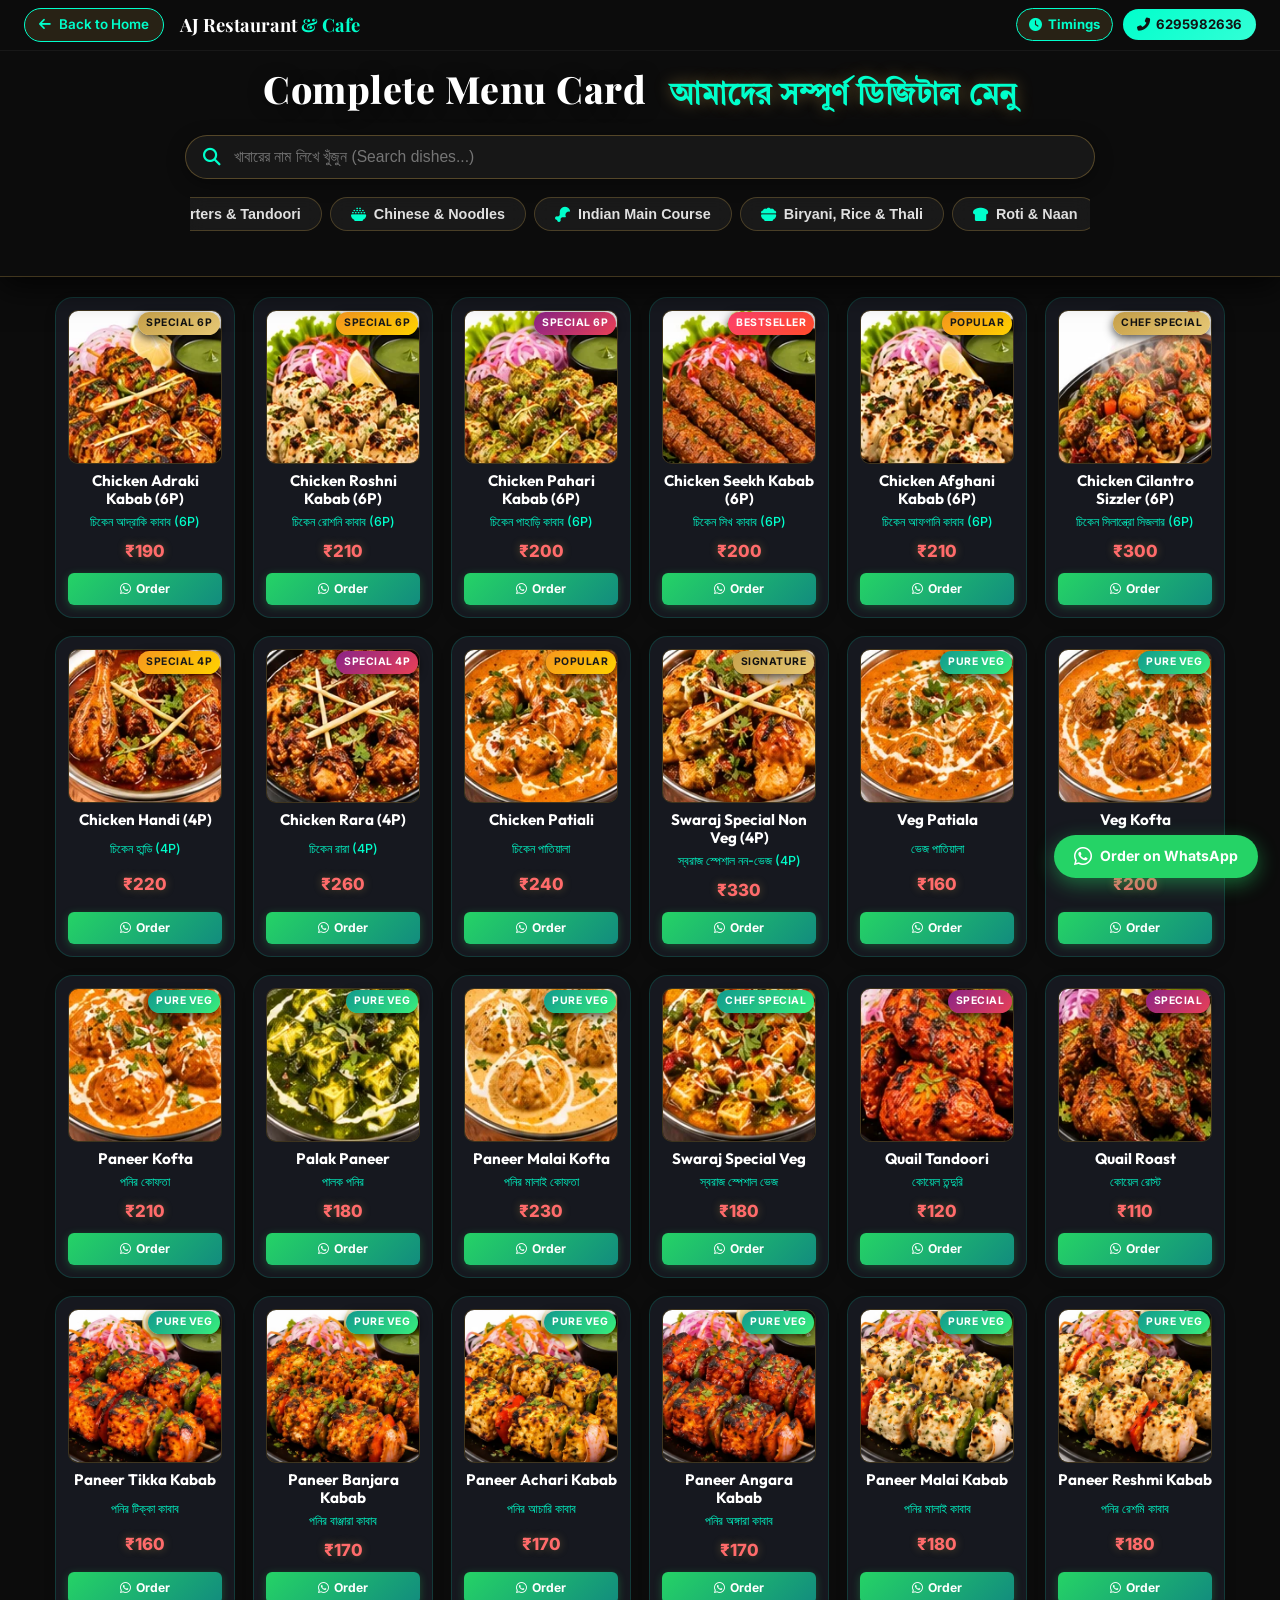
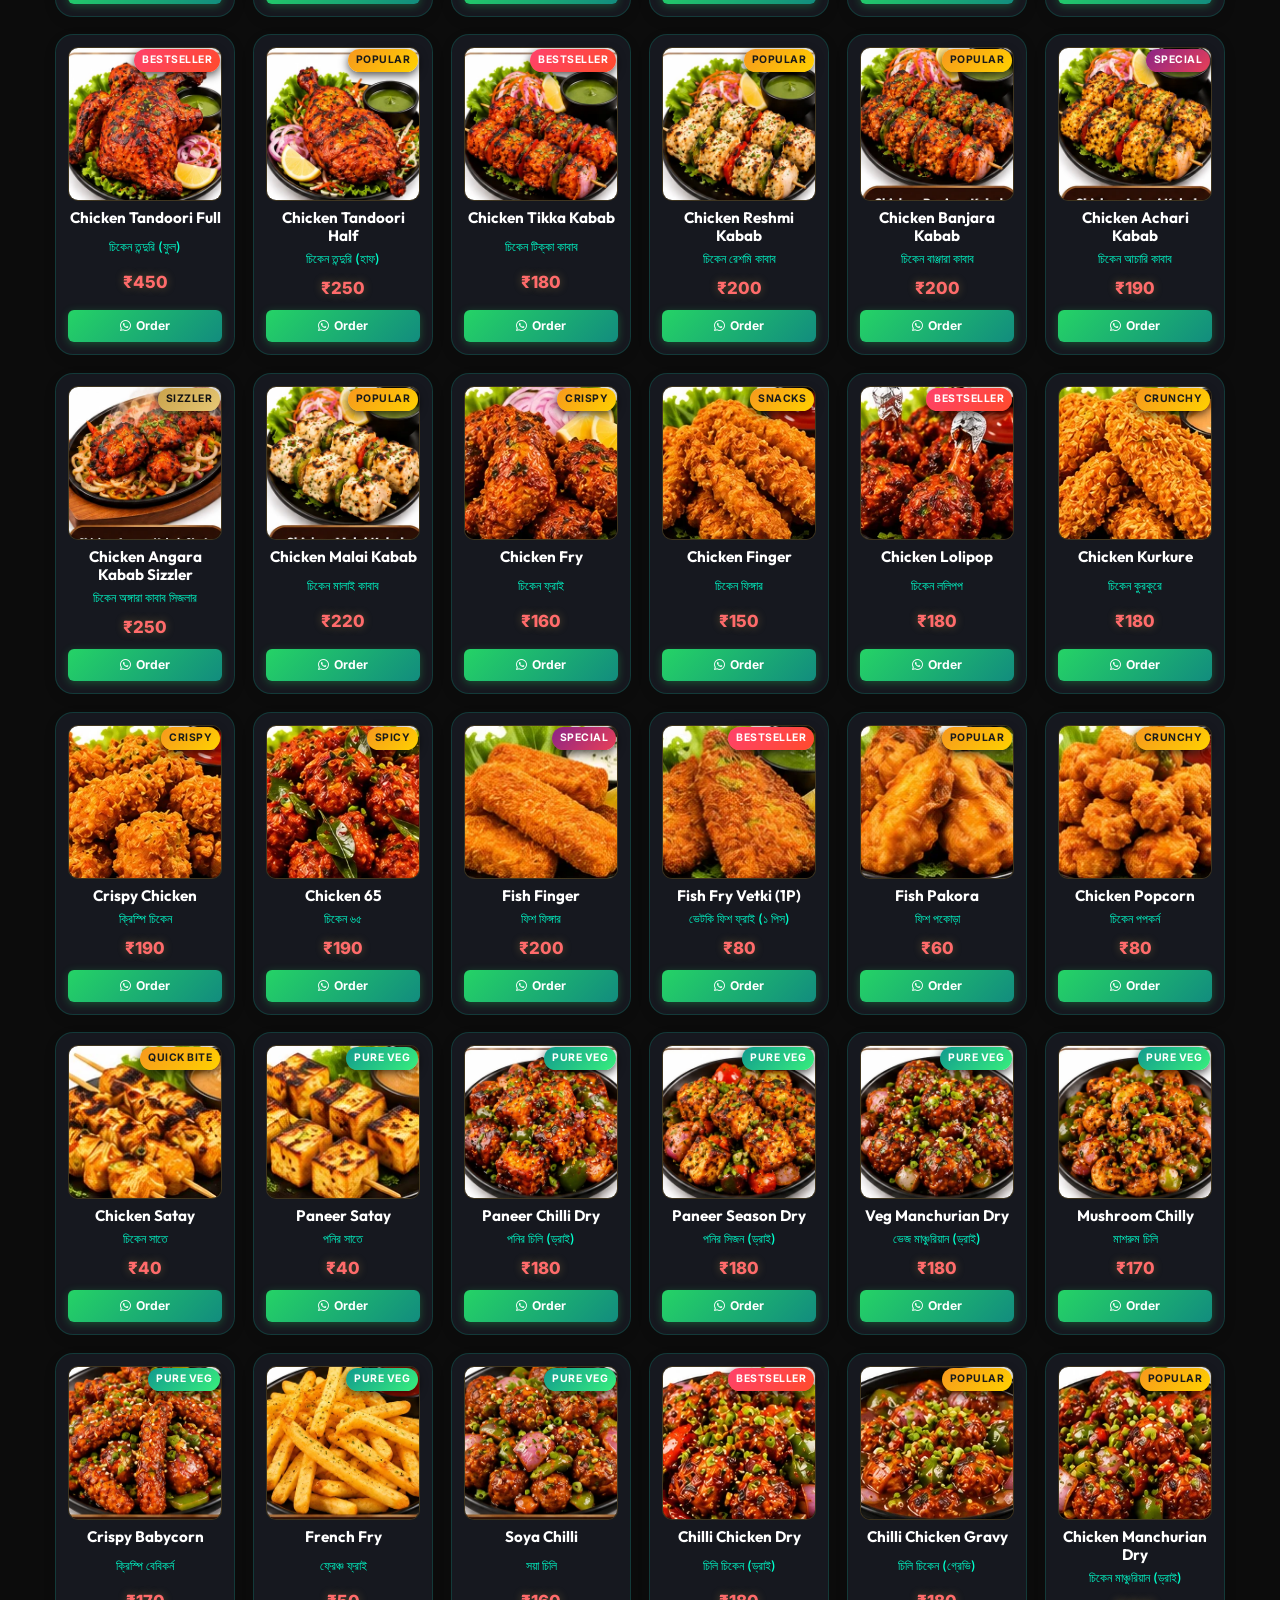
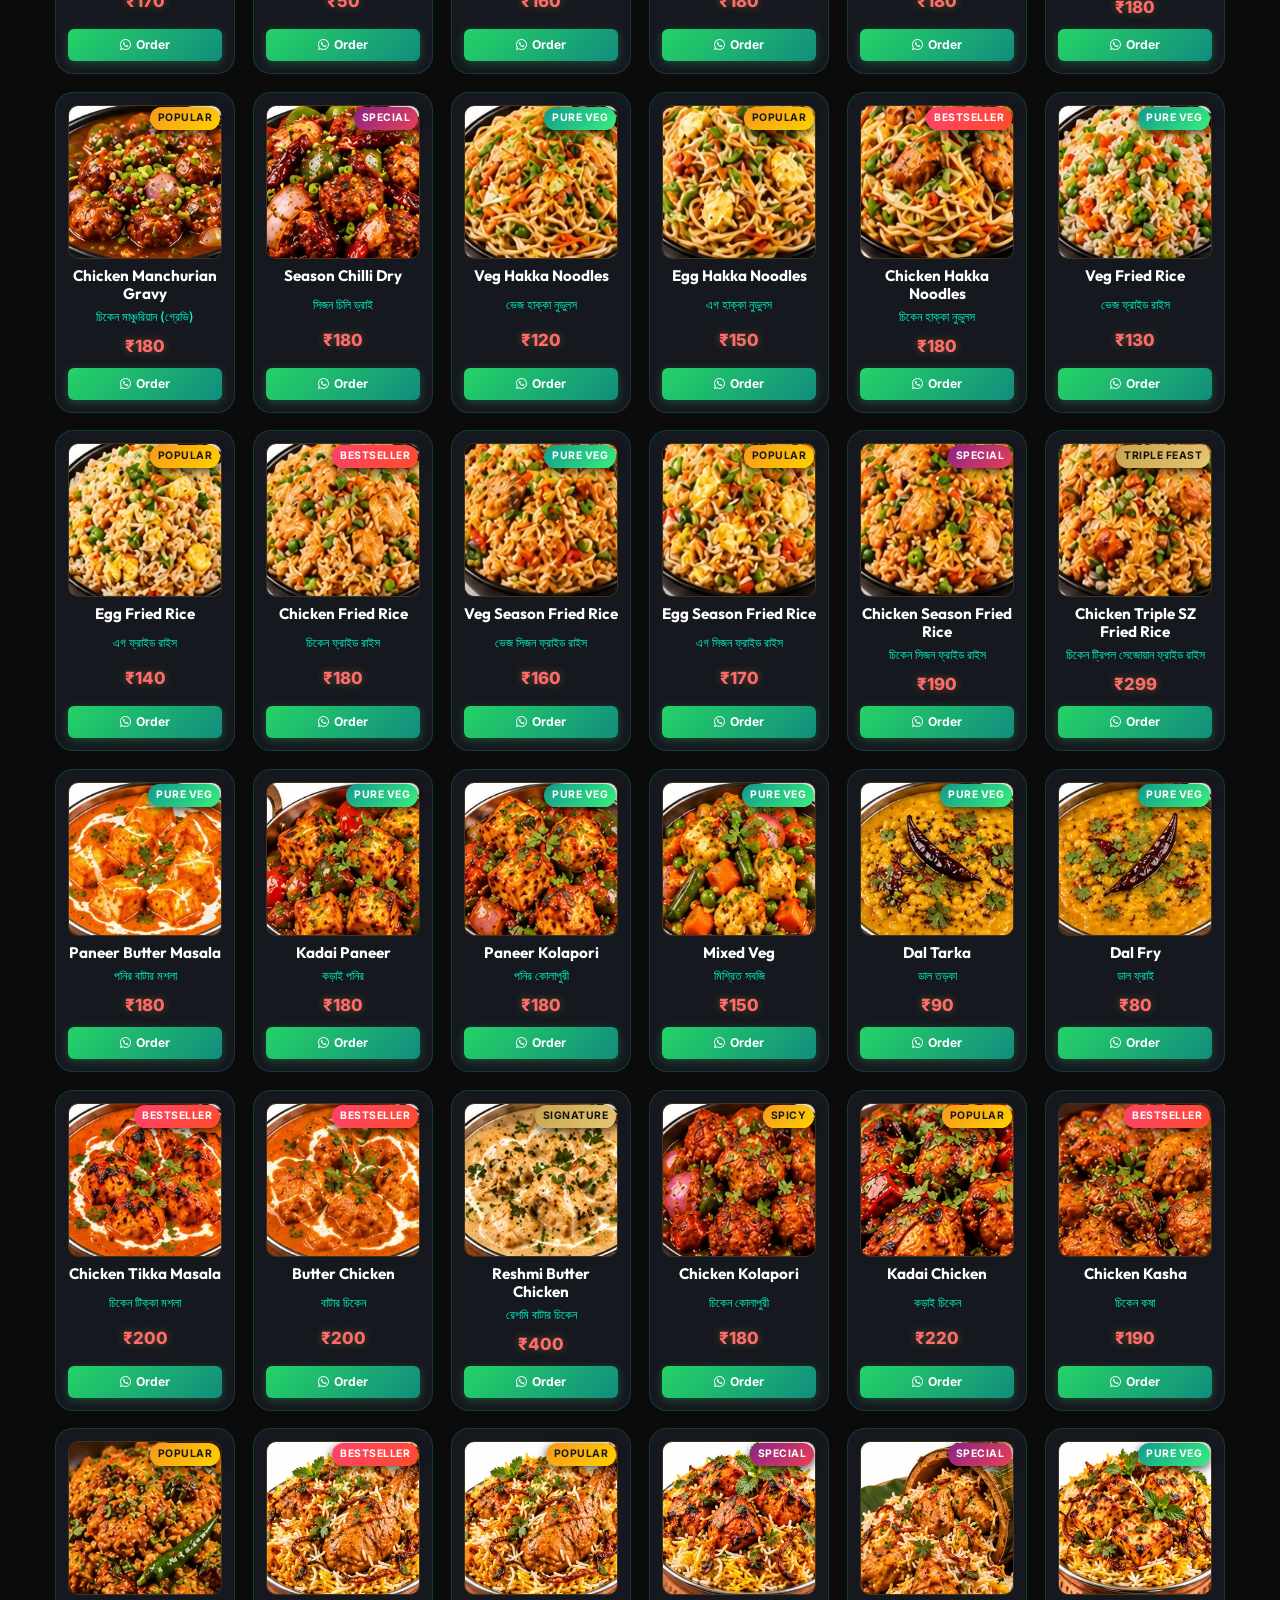
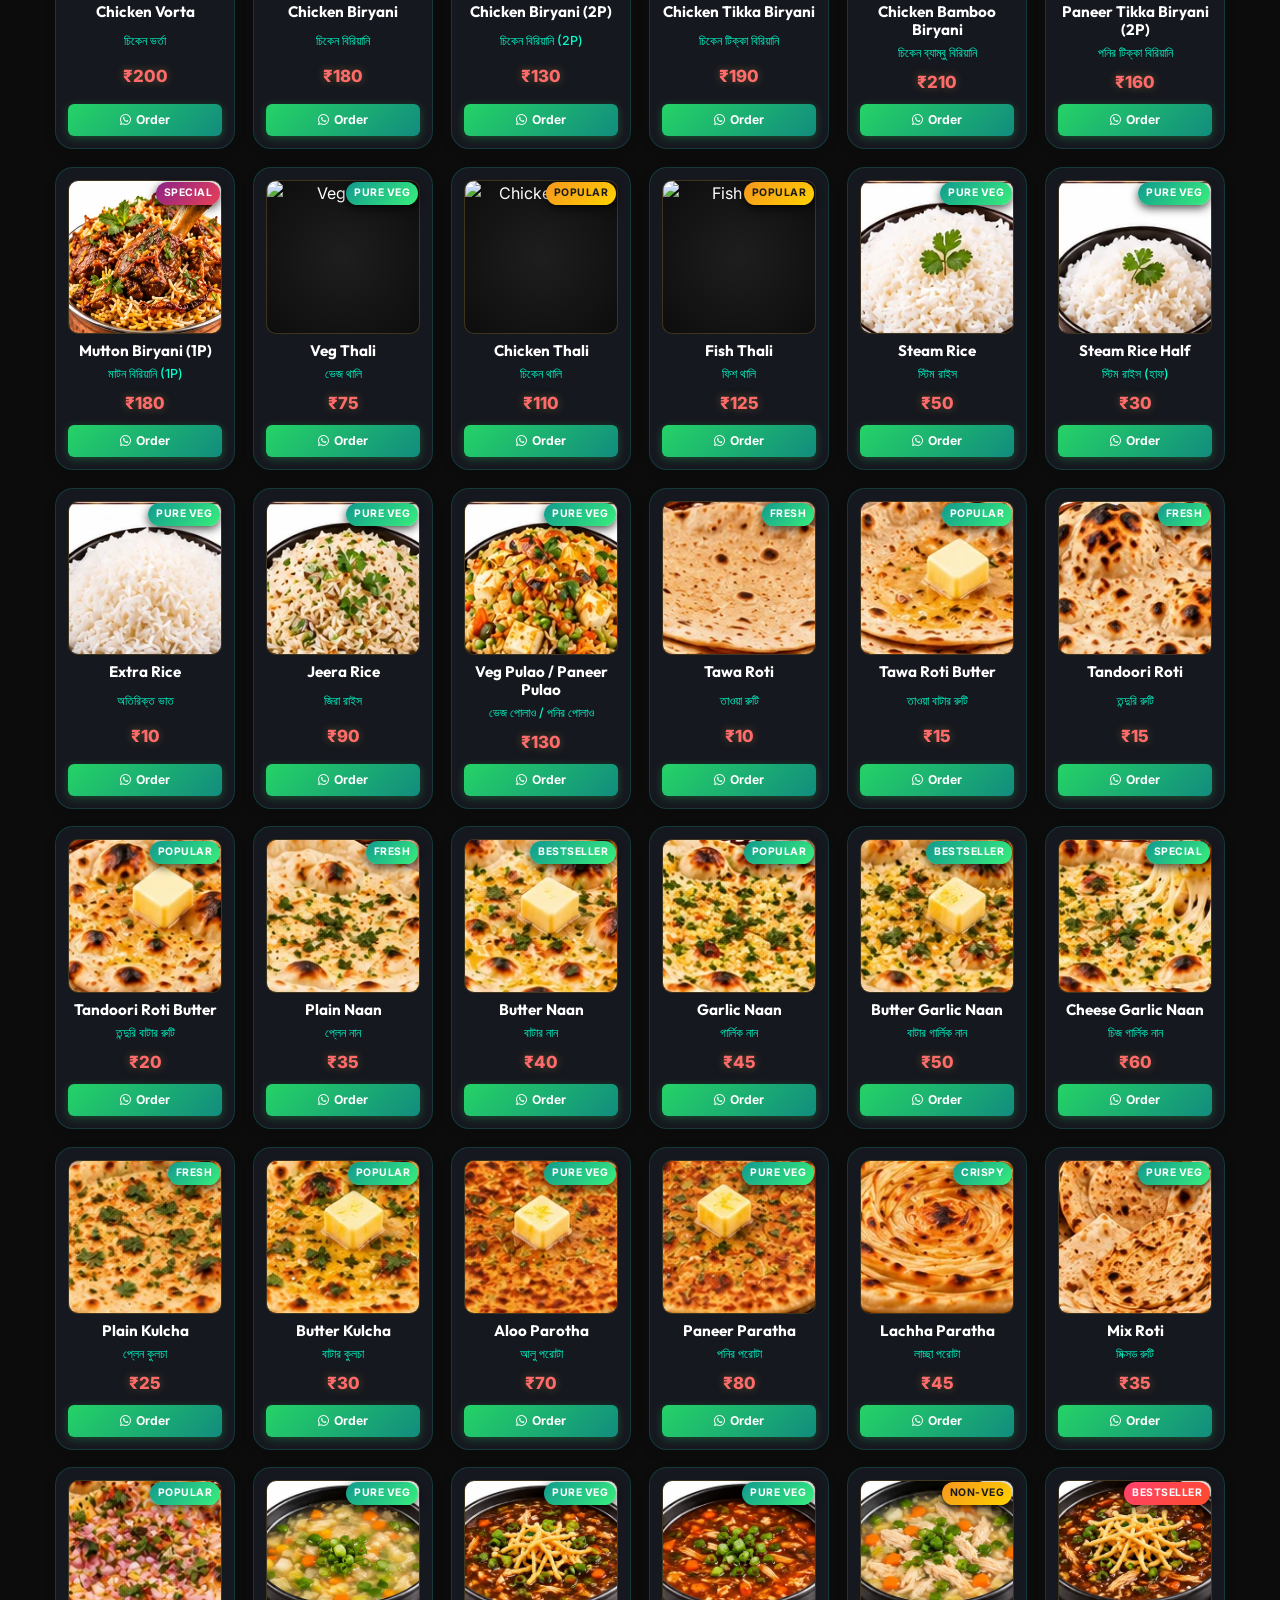
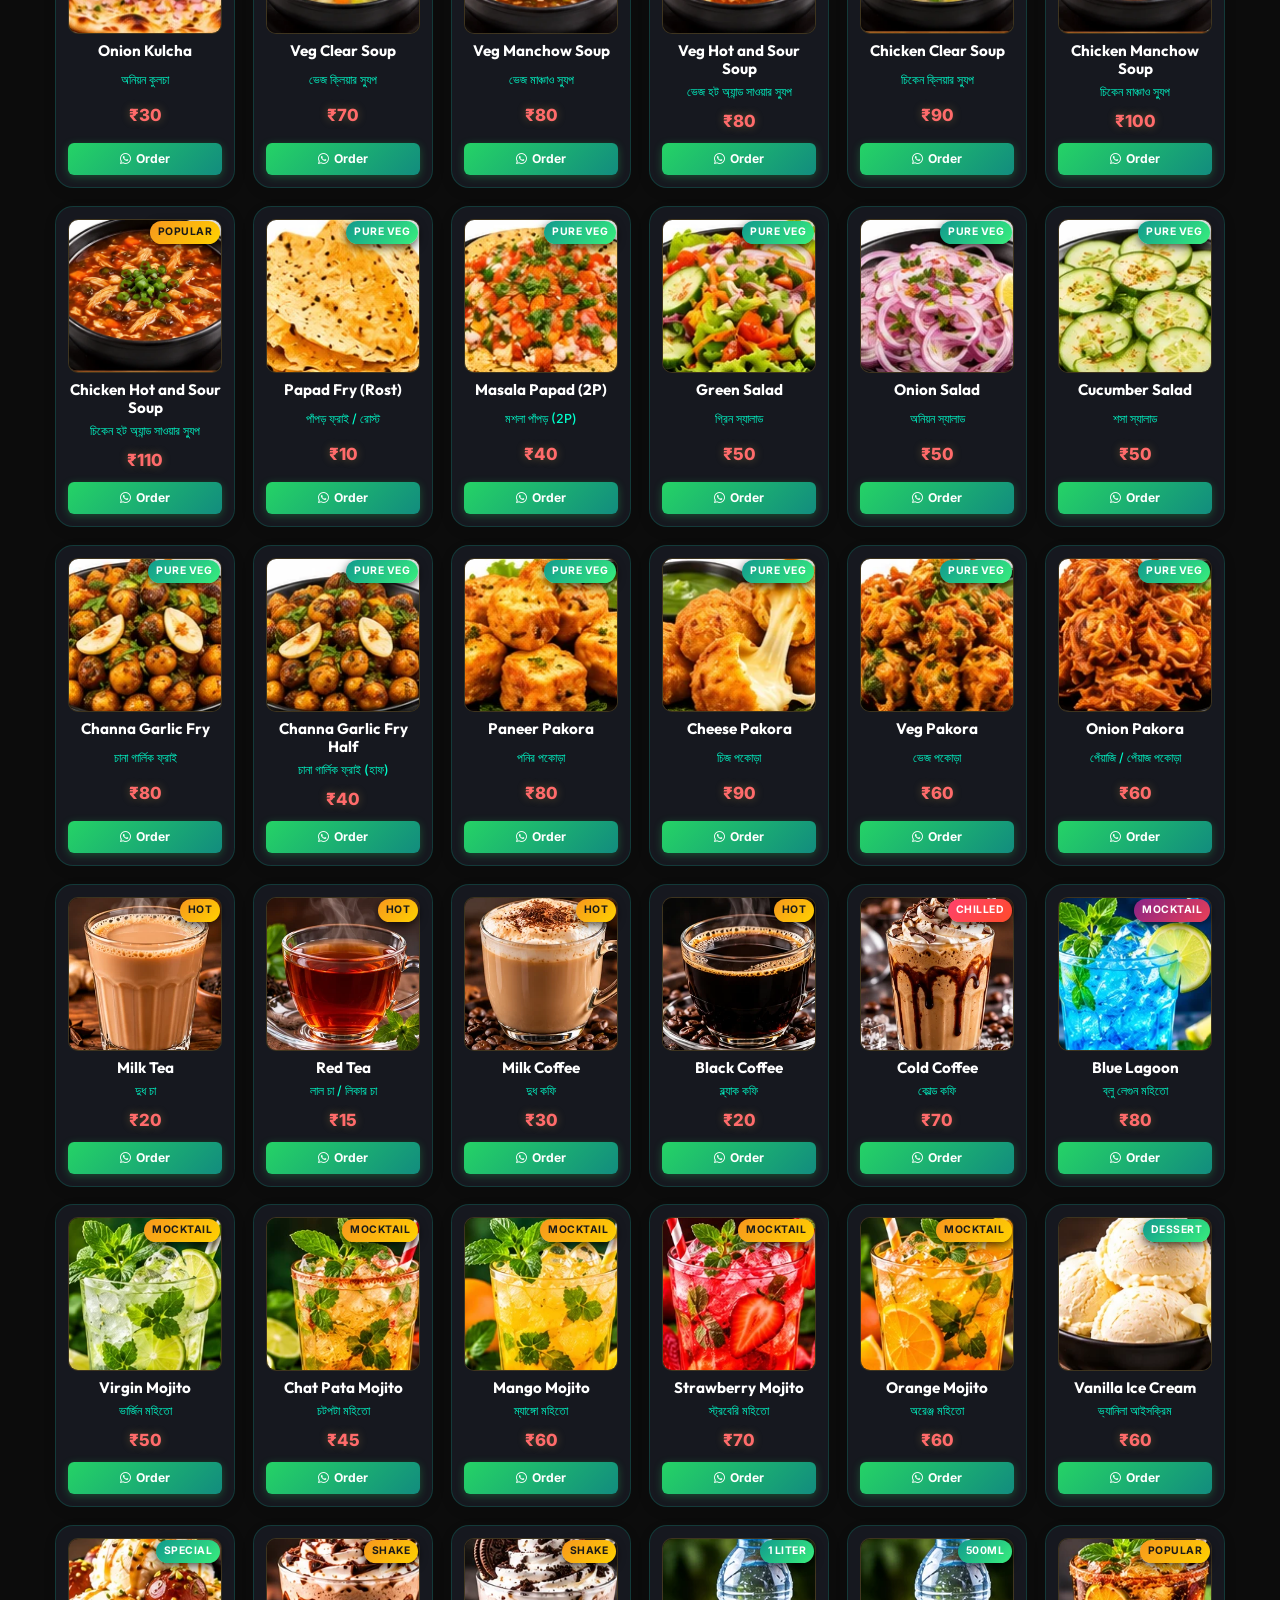
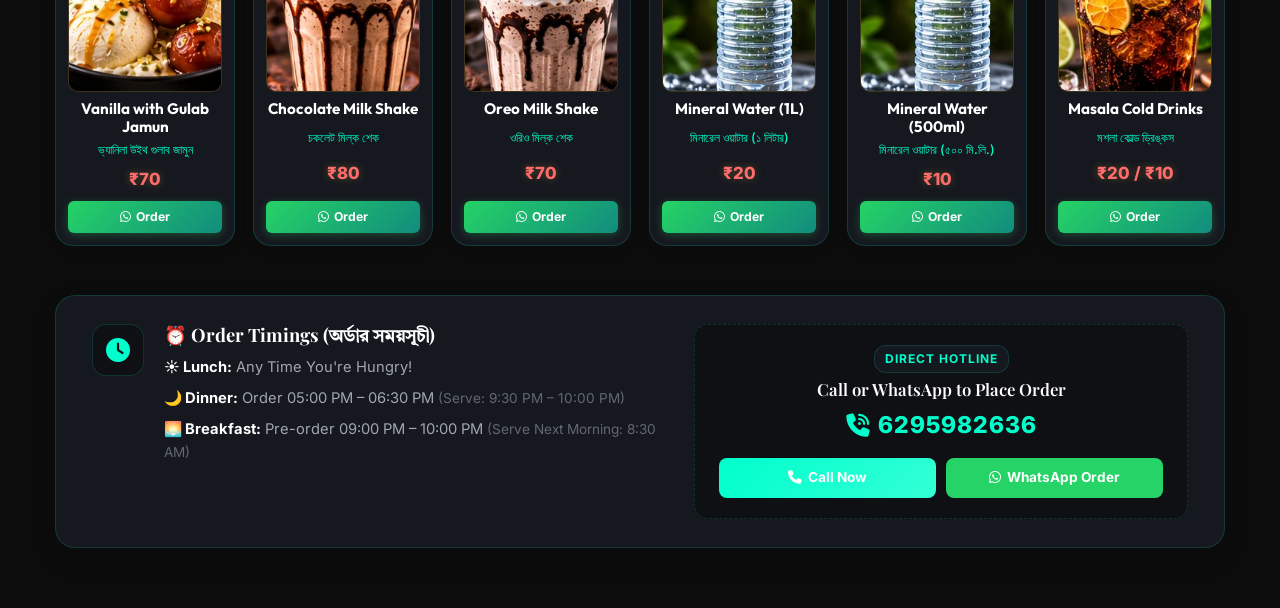
==== commit 0751c78c: "update: add Gandhi Jayanti assets and update header" ====
--- a/menu.html
+++ b/menu.html
@@ -1,4 +1,4 @@
-﻿<!DOCTYPE html>
+<!DOCTYPE html>
 <html lang="bn">
 <head>
     <meta charset="UTF-8">
@@ -448,21 +448,33 @@
                 <input type="text" id="menu-search-input" placeholder="খাবারের নাম লিখে খুঁজুন (Search dishes...)" autocomplete="off">
             </div>
 
-            <div class="menu-category-tabs">
+                        <div class="menu-category-tabs">
                 <button class="menu-tab-btn active" data-category="all">
                     <i class="fas fa-utensils"></i> All Items
                 </button>
-                <button class="menu-tab-btn" data-category="thali">
-                    <i class="fas fa-bowl-rice"></i> Bengali Thali
+                <button class="menu-tab-btn" data-category="special">
+                    <i class="fas fa-crown"></i> Swaraj Special
                 </button>
-                <button class="menu-tab-btn" data-category="snacks">
-                    <i class="fas fa-burger"></i> Breakfast & Snacks
+                <button class="menu-tab-btn" data-category="starter">
+                    <i class="fas fa-fire"></i> Starters & Tandoori
+                </button>
+                <button class="menu-tab-btn" data-category="chinese">
+                    <i class="fas fa-bowl-rice"></i> Chinese & Noodles
+                </button>
+                <button class="menu-tab-btn" data-category="main-course">
+                    <i class="fas fa-drumstick-bite"></i> Indian Main Course
+                </button>
+                <button class="menu-tab-btn" data-category="biryani-rice">
+                    <i class="fas fa-bowl-food"></i> Biryani, Rice & Thali
+                </button>
+                <button class="menu-tab-btn" data-category="roti-naan">
+                    <i class="fas fa-bread-slice"></i> Roti & Naan
+                </button>
+                <button class="menu-tab-btn" data-category="soup-sides">
+                    <i class="fas fa-mug-hot"></i> Soup & Sides
                 </button>
                 <button class="menu-tab-btn" data-category="beverages">
-                    <i class="fas fa-mug-hot"></i> Tea & Coffee
-                </button>
-                <button class="menu-tab-btn" data-category="extras">
-                    <i class="fas fa-plate-wheat"></i> Sides & Extras
+                    <i class="fas fa-glass-martini-alt"></i> Drinks & Desserts
                 </button>
             </div>
         </div>
@@ -471,359 +483,2022 @@
     <!-- Compact Full Menu Grid -->
     <main class="compact-menu-grid-container">
         <div class="compact-grid" id="full-menu-grid">
-
-            <!-- 1. Chicken Thali -->
-            <div class="food-menu-card" data-category="thali" data-keywords="chicken thali murgi murgir mangsho rice dal sabji thali">
-                <div class="food-card-badge bestseller">Bestseller</div>
-                <div class="food-card-img-box">
-                    <img src="assets/menu_chicken_thali.webp" alt="Chicken Thali" loading="lazy">
-                </div>
-                <div class="food-card-body">
-                    <h3 class="food-title">Chicken Thali</h3>
-                    <span class="bengali-title">চিকেন থালি</span>
-                    <span class="food-price">₹199</span>
-                    <a href="https://wa.me/918768566780?text=Hi%20AJ%20Restaurant,%20I%20want%20to%20order%20Chicken%20Thali%20(₹199)" target="_blank" class="food-order-btn">
-                        <i class="fab fa-whatsapp"></i> Order
-                    </a>
-                </div>
-            </div>
-
-            <!-- 2. Fish Thali -->
-            <div class="food-menu-card" data-category="thali" data-keywords="fish thali macher thali mach jhol rui katla rice dal thali">
-                <div class="food-card-badge popular">Popular</div>
-                <div class="food-card-img-box">
-                    <img src="assets/menu_fish_thali.webp" alt="Fish Thali" loading="lazy">
-                </div>
-                <div class="food-card-body">
-                    <h3 class="food-title">Fish Thali</h3>
-                    <span class="bengali-title">মাছ থালি</span>
-                    <span class="food-price">₹180</span>
-                    <a href="https://wa.me/918768566780?text=Hi%20AJ%20Restaurant,%20I%20want%20to%20order%20Fish%20Thali%20(₹180)" target="_blank" class="food-order-btn">
-                        <i class="fab fa-whatsapp"></i> Order
-                    </a>
-                </div>
-            </div>
-
-            <!-- 3. Egg Thali -->
-            <div class="food-menu-card" data-category="thali" data-keywords="egg thali dimer thali dim kosha rice dal thali">
-                <div class="food-card-badge special">Favorite</div>
-                <div class="food-card-img-box">
-                    <img src="assets/menu_egg_thali.webp" alt="Egg Thali" loading="lazy">
-                </div>
-                <div class="food-card-body">
-                    <h3 class="food-title">Egg Thali</h3>
-                    <span class="bengali-title">ডিম থালি</span>
-                    <span class="food-price">₹160</span>
-                    <a href="https://wa.me/918768566780?text=Hi%20AJ%20Restaurant,%20I%20want%20to%20order%20Egg%20Thali%20(₹160)" target="_blank" class="food-order-btn">
-                        <i class="fab fa-whatsapp"></i> Order
-                    </a>
-                </div>
-            </div>
-
-            <!-- 4. Veg Thali -->
-            <div class="food-menu-card" data-category="thali" data-keywords="veg thali niramish thali paneer dal sabji rice mishti doi">
-                <div class="food-card-badge pure-veg">Pure Veg</div>
-                <div class="food-card-img-box">
-                    <img src="assets/menu_veg_thali.webp" alt="Veg Thali" loading="lazy">
-                </div>
-                <div class="food-card-body">
-                    <h3 class="food-title">Veg Thali</h3>
-                    <span class="bengali-title">ভেজ থালি</span>
-                    <span class="food-price">₹140</span>
-                    <a href="https://wa.me/918768566780?text=Hi%20AJ%20Restaurant,%20I%20want%20to%20order%20Veg%20Thali%20(₹140)" target="_blank" class="food-order-btn">
-                        <i class="fab fa-whatsapp"></i> Order
-                    </a>
-                </div>
-            </div>
-
-            <!-- 5. Butter Dal Fry -->
-            <div class="food-menu-card" data-category="extras" data-keywords="butter dal fry yellow dal tadka veg">
-                <div class="food-card-badge chef">Chef Special</div>
-                <div class="food-card-img-box">
-                    <img src="assets/menu_butter_dal_fry.webp" alt="Butter Dal Fry" loading="lazy">
-                </div>
-                <div class="food-card-body">
-                    <h3 class="food-title">Butter Dal Fry</h3>
-                    <span class="bengali-title">বাটার ডাল ফ্রাই</span>
-                    <span class="food-price">₹150</span>
-                    <a href="https://wa.me/918768566780?text=Hi%20AJ%20Restaurant,%20I%20want%20to%20order%20Butter%20Dal%20Fry%20(₹150)" target="_blank" class="food-order-btn">
-                        <i class="fab fa-whatsapp"></i> Order
-                    </a>
-                </div>
-            </div>
-
-            <!-- 6. Chicken Nuggets (6P) -->
-            <div class="food-menu-card" data-category="snacks" data-keywords="chicken nuggets 6p fried snacks non-veg">
-                <div class="food-card-badge popular">6 Pcs</div>
-                <div class="food-card-img-box">
-                    <img src="assets/menu_chicken_nuggets.webp" alt="Chicken Nuggets" loading="lazy">
-                </div>
-                <div class="food-card-body">
-                    <h3 class="food-title">Chicken Nuggets</h3>
-                    <span class="bengali-title">চিকেন নাগেটস (6P)</span>
-                    <span class="food-price">₹200</span>
-                    <a href="https://wa.me/918768566780?text=Hi%20AJ%20Restaurant,%20I%20want%20to%20order%20Chicken%20Nuggets%20(₹200)" target="_blank" class="food-order-btn">
-                        <i class="fab fa-whatsapp"></i> Order
-                    </a>
-                </div>
-            </div>
-
-            <!-- 7. Aloo Tikki Big Size (6P) -->
-            <div class="food-menu-card" data-category="snacks" data-keywords="aloo tikki potato cutlet snacks big size veg">
-                <div class="food-card-badge pure-veg">Big Size</div>
-                <div class="food-card-img-box">
-                    <img src="assets/menu_aloo_tikki.webp" alt="Aloo Tikki Big Size" loading="lazy">
-                </div>
-                <div class="food-card-body">
-                    <h3 class="food-title">Aloo Tikki 6P</h3>
-                    <span class="bengali-title">আলু টিক্কি (6P)</span>
-                    <span class="food-price">₹180</span>
-                    <a href="https://wa.me/918768566780?text=Hi%20AJ%20Restaurant,%20I%20want%20to%20order%20Aloo%20Tikki%20(₹180)" target="_blank" class="food-order-btn">
-                        <i class="fab fa-whatsapp"></i> Order
-                    </a>
-                </div>
-            </div>
-
-            <!-- 8. Egg Maggie -->
-            <div class="food-menu-card" data-category="snacks" data-keywords="egg maggie noodles masala snacks">
-                <div class="food-card-badge popular">Hot</div>
-                <div class="food-card-img-box">
-                    <img src="assets/menu_egg_maggie.webp" alt="Egg Maggie" loading="lazy">
-                </div>
-                <div class="food-card-body">
-                    <h3 class="food-title">Egg Maggie</h3>
-                    <span class="bengali-title">এগ ম্যাগি</span>
-                    <span class="food-price">₹80</span>
-                    <a href="https://wa.me/918768566780?text=Hi%20AJ%20Restaurant,%20I%20want%20to%20order%20Egg%20Maggie%20(₹80)" target="_blank" class="food-order-btn">
-                        <i class="fab fa-whatsapp"></i> Order
-                    </a>
-                </div>
-            </div>
-
-            <!-- 9. Veg Maggie -->
-            <div class="food-menu-card" data-category="snacks" data-keywords="veg maggie masala noodles snacks vegetarian">
-                <div class="food-card-badge pure-veg">Veg</div>
-                <div class="food-card-img-box">
-                    <img src="assets/menu_egg_maggie.webp" alt="Veg Maggie" loading="lazy">
-                </div>
-                <div class="food-card-body">
-                    <h3 class="food-title">Veg Maggie</h3>
-                    <span class="bengali-title">ভেজ ম্যাগি</span>
-                    <span class="food-price">₹60</span>
-                    <a href="https://wa.me/918768566780?text=Hi%20AJ%20Restaurant,%20I%20want%20to%20order%20Veg%20Maggie%20(₹60)" target="_blank" class="food-order-btn">
-                        <i class="fab fa-whatsapp"></i> Order
-                    </a>
-                </div>
-            </div>
-
-            <!-- 10. Bread Omelette / Jam / Butter -->
-            <div class="food-menu-card" data-category="snacks" data-keywords="bread omelette jam butter breakfast toast egg">
-                <div class="food-card-badge special">Breakfast</div>
-                <div class="food-card-img-box">
-                    <img src="assets/menu6.webp" alt="Bread Omelette Jam Butter" loading="lazy">
-                </div>
-                <div class="food-card-body">
-                    <h3 class="food-title">Bread Omelette</h3>
-                    <span class="bengali-title">ব্রেড ওমলেট / জ্যাম</span>
-                    <span class="food-price">₹60</span>
-                    <a href="https://wa.me/918768566780?text=Hi%20AJ%20Restaurant,%20I%20want%20to%20order%20Bread%20Omelette%20(₹60)" target="_blank" class="food-order-btn">
-                        <i class="fab fa-whatsapp"></i> Order
-                    </a>
-                </div>
-            </div>
-
-            <!-- 11. Milk / Black Coffee -->
-            <div class="food-menu-card" data-category="beverages" data-keywords="coffee milk coffee black coffee hot drink beverages espresso">
-                <div class="food-card-badge special">Hot</div>
-                <div class="food-card-img-box">
-                    <img src="assets/menu_tea_coffee.webp" alt="Milk and Black Coffee" loading="lazy">
-                </div>
-                <div class="food-card-body">
-                    <h3 class="food-title">Milk / Black Coffee</h3>
-                    <span class="bengali-title">কফি (Min 2 Cup)</span>
-                    <span class="food-price">₹50</span>
-                    <a href="https://wa.me/918768566780?text=Hi%20AJ%20Restaurant,%20I%20want%20to%20order%20Coffee" target="_blank" class="food-order-btn">
-                        <i class="fab fa-whatsapp"></i> Order
-                    </a>
-                </div>
-            </div>
-
-            <!-- 12. Black / Milk Tea -->
-            <div class="food-menu-card" data-category="beverages" data-keywords="tea chai milk tea black tea masala chai beverage">
-                <div class="food-card-badge bestseller">Chai</div>
-                <div class="food-card-img-box">
-                    <img src="assets/menu_tea_coffee.webp" alt="Black and Milk Tea" loading="lazy">
-                </div>
-                <div class="food-card-body">
-                    <h3 class="food-title">Black / Milk Tea</h3>
-                    <span class="bengali-title">চা (Min 2 Cup)</span>
-                    <span class="food-price">₹25</span>
-                    <a href="https://wa.me/918768566780?text=Hi%20AJ%20Restaurant,%20I%20want%20to%20order%20Tea" target="_blank" class="food-order-btn">
-                        <i class="fab fa-whatsapp"></i> Order
-                    </a>
-                </div>
-            </div>
-
-            <!-- 13. Green Tea -->
-            <div class="food-menu-card" data-category="beverages" data-keywords="green tea healthy detox hot beverage">
-                <div class="food-card-badge pure-veg">Healthy</div>
-                <div class="food-card-img-box">
-                    <img src="assets/menu_tea_coffee.webp" alt="Green Tea" loading="lazy">
-                </div>
-                <div class="food-card-body">
-                    <h3 class="food-title">Green Tea</h3>
-                    <span class="bengali-title">গ্রিন টি (Min 2 Cup)</span>
-                    <span class="food-price">₹40</span>
-                    <a href="https://wa.me/918768566780?text=Hi%20AJ%20Restaurant,%20I%20want%20to%20order%20Green%20Tea" target="_blank" class="food-order-btn">
-                        <i class="fab fa-whatsapp"></i> Order
-                    </a>
-                </div>
-            </div>
-
-            <!-- 14. Extra Chicken (4P) -->
-            <div class="food-menu-card" data-category="extras" data-keywords="extra chicken 4p murgir mangsho chicken curry side non-veg">
-                <div class="food-card-badge popular">4 Pcs</div>
-                <div class="food-card-img-box">
-                    <img src="assets/menu_chicken_thali.webp" alt="Extra Chicken 4P" loading="lazy">
-                </div>
-                <div class="food-card-body">
-                    <h3 class="food-title">Extra Chicken (4P)</h3>
-                    <span class="bengali-title">চিকেন কারি (4P)</span>
-                    <span class="food-price">₹180</span>
-                    <a href="https://wa.me/918768566780?text=Hi%20AJ%20Restaurant,%20I%20want%20to%20order%20Extra%20Chicken%204P%20(₹180)" target="_blank" class="food-order-btn">
-                        <i class="fab fa-whatsapp"></i> Order
-                    </a>
-                </div>
-            </div>
-
-            <!-- 15. Extra Mutton (1P - Special Order) -->
-            <div class="food-menu-card" data-category="extras" data-keywords="extra mutton 1p khasi mangsho mutton kosha special non-veg">
-                <div class="food-card-badge special">Special</div>
-                <div class="food-card-img-box">
-                    <img src="assets/menu3.webp" alt="Extra Mutton 1P" loading="lazy">
-                </div>
-                <div class="food-card-body">
-                    <h3 class="food-title">Extra Mutton (1P)</h3>
-                    <span class="bengali-title">মটন (স্পেশাল অর্ডার)</span>
-                    <span class="food-price">₹80</span>
-                    <a href="https://wa.me/918768566780?text=Hi%20AJ%20Restaurant,%20I%20want%20to%20order%20Extra%20Mutton%20(₹80)" target="_blank" class="food-order-btn">
-                        <i class="fab fa-whatsapp"></i> Order
-                    </a>
-                </div>
-            </div>
-
-            <!-- 16. Extra Fish (1P) -->
-            <div class="food-menu-card" data-category="extras" data-keywords="extra fish 1p macher jhol rui katla side non-veg">
-                <div class="food-card-badge popular">1 Pc</div>
-                <div class="food-card-img-box">
-                    <img src="assets/menu_fish_thali.webp" alt="Extra Fish 1P" loading="lazy">
-                </div>
-                <div class="food-card-body">
-                    <h3 class="food-title">Extra Fish (1P)</h3>
-                    <span class="bengali-title">মাছ ১ পিস</span>
-                    <span class="food-price">₹80</span>
-                    <a href="https://wa.me/918768566780?text=Hi%20AJ%20Restaurant,%20I%20want%20to%20order%20Extra%20Fish%20(₹80)" target="_blank" class="food-order-btn">
-                        <i class="fab fa-whatsapp"></i> Order
-                    </a>
-                </div>
-            </div>
-
-            <!-- 17. Green Salad -->
-            <div class="food-menu-card" data-category="extras" data-keywords="green salad cucumber tomato onion lemon salad veg">
-                <div class="food-card-badge pure-veg">Fresh</div>
-                <div class="food-card-img-box">
-                    <img src="assets/menu_veg_thali.webp" alt="Green Salad" loading="lazy">
-                </div>
-                <div class="food-card-body">
-                    <h3 class="food-title">Green Salad</h3>
-                    <span class="bengali-title">গ্রিন স্যালাড</span>
-                    <span class="food-price">₹100</span>
-                    <a href="https://wa.me/918768566780?text=Hi%20AJ%20Restaurant,%20I%20want%20to%20order%20Green%20Salad%20(₹100)" target="_blank" class="food-order-btn">
-                        <i class="fab fa-whatsapp"></i> Order
-                    </a>
-                </div>
-            </div>
-
-            <!-- 18. Extra Egg (2P) -->
-            <div class="food-menu-card" data-category="extras" data-keywords="extra egg 2p dim egg curry side non-veg">
-                <div class="food-card-badge special">2 Pcs</div>
-                <div class="food-card-img-box">
-                    <img src="assets/menu_egg_thali.webp" alt="Extra Egg 2P" loading="lazy">
-                </div>
-                <div class="food-card-body">
-                    <h3 class="food-title">Extra Egg (2P)</h3>
-                    <span class="bengali-title">ডিম (২ পিস)</span>
-                    <span class="food-price">₹50</span>
-                    <a href="https://wa.me/918768566780?text=Hi%20AJ%20Restaurant,%20I%20want%20to%20order%20Extra%20Egg%202P%20(₹50)" target="_blank" class="food-order-btn">
-                        <i class="fab fa-whatsapp"></i> Order
-                    </a>
-                </div>
-            </div>
-
-            <!-- 19. Extra Rice -->
-            <div class="food-menu-card" data-category="extras" data-keywords="extra rice bhat rice portion veg side">
-                <div class="food-card-badge popular">1 Plate</div>
-                <div class="food-card-img-box">
-                    <img src="assets/menu_veg_thali.webp" alt="Extra Rice" loading="lazy">
-                </div>
-                <div class="food-card-body">
-                    <h3 class="food-title">Extra Rice</h3>
-                    <span class="bengali-title">এক্সট্রা ভাত</span>
-                    <span class="food-price">₹50</span>
-                    <a href="https://wa.me/918768566780?text=Hi%20AJ%20Restaurant,%20I%20want%20to%20order%20Extra%20Rice%20(₹50)" target="_blank" class="food-order-btn">
-                        <i class="fab fa-whatsapp"></i> Order
-                    </a>
-                </div>
-            </div>
-
-            <!-- 20. Extra Misti / Papad / Roti -->
-            <div class="food-menu-card" data-category="extras" data-keywords="extra misti papad roti sweet flatbread side">
-                <div class="food-card-badge pure-veg">Per Pc</div>
-                <div class="food-card-img-box">
-                    <img src="assets/menu2.webp" alt="Extra Misti Papad Roti" loading="lazy">
-                </div>
-                <div class="food-card-body">
-                    <h3 class="food-title">Extra Misti / Papad / Roti</h3>
-                    <span class="bengali-title">মিষ্টি / পাঁপড় / রুটি</span>
-                    <span class="food-price">₹10</span>
-                    <a href="https://wa.me/918768566780?text=Hi%20AJ%20Restaurant,%20I%20want%20to%20order%20Extra%20Misti%20Papad%20Roti%20(₹10)" target="_blank" class="food-order-btn">
-                        <i class="fab fa-whatsapp"></i> Order
-                    </a>
-                </div>
-            </div>
-
-            <!-- 21. Extra Sabji / Dal / Vaji -->
-            <div class="food-menu-card" data-category="extras" data-keywords="extra sabji dal vaji butter dal fry veg side">
-                <div class="food-card-badge pure-veg">Side Bowl</div>
-                <div class="food-card-img-box">
-                    <img src="assets/menu_butter_dal_fry.webp" alt="Extra Sabji Dal Vaji" loading="lazy">
-                </div>
-                <div class="food-card-body">
-                    <h3 class="food-title">Extra Sabji / Dal / Vaji</h3>
-                    <span class="bengali-title">সবজি / ডাল / ভাজি</span>
-                    <span class="food-price">₹30</span>
-                    <a href="https://wa.me/918768566780?text=Hi%20AJ%20Restaurant,%20I%20want%20to%20order%20Extra%20Sabji%20Dal%20Vaji%20(₹30)" target="_blank" class="food-order-btn">
-                        <i class="fab fa-whatsapp"></i> Order
-                    </a>
-                </div>
-            </div>
-
-            <!-- 20. Packaged Water Bottle (1L / 2L) -->
-            <div class="food-menu-card" data-category="beverages" data-keywords="water bottle 1l 2l mineral water drink">
-                <div class="food-card-badge pure-veg">Mineral</div>
-                <div class="food-card-img-box">
-                    <img src="assets/menu5.webp" alt="Packaged Water Bottle" loading="lazy">
-                </div>
-                <div class="food-card-body">
-                    <h3 class="food-title">Water Bottle</h3>
-                    <span class="bengali-title">জল 1L / 2L</span>
-                    <span class="food-price">₹20 / ₹30</span>
-                    <a href="https://wa.me/918768566780?text=Hi%20AJ%20Restaurant,%20I%20want%20to%20order%20Water%20Bottle" target="_blank" class="food-order-btn">
-                        <i class="fab fa-whatsapp"></i> Order
-                    </a>
-                </div>
-            </div>
-
+                <div class="food-menu-card" data-category="special" data-keywords="chicken adraki kabab 6p swaraj special kabab ginger starter non-veg">
+                    <div class="food-card-badge chef">Special 6P</div>
+                    <div class="food-card-img-box">
+                        <img src="assets/menu_chicken_adraki_kabab.webp" alt="Chicken Adraki Kabab (6P)" loading="lazy">
+                    </div>
+                    <div class="food-card-body">
+                        <h3 class="food-title">Chicken Adraki Kabab (6P)</h3>
+                        <span class="bengali-title">চিকেন আদ্রাকি কাবাব (6P)</span>
+                        <span class="food-price">&#8377;190</span>
+                        <a href="https://wa.me/918768566780?text=Hi%20WARAJ%20RESTORA%2C%20I%20want%20to%20order%20Chicken%20Adraki%20Kabab%20(6P)%20(Rs.%20190)" target="_blank" class="food-order-btn">
+                            <i class="fab fa-whatsapp"></i> Order
+                        </a>
+                    </div>
+                </div>
+                <div class="food-menu-card" data-category="special" data-keywords="chicken roshni kabab 6p garlic kabab swaraj special non-veg">
+                    <div class="food-card-badge popular">Special 6P</div>
+                    <div class="food-card-img-box">
+                        <img src="assets/menu_chicken_roshni_kabab.webp" alt="Chicken Roshni Kabab (6P)" loading="lazy">
+                    </div>
+                    <div class="food-card-body">
+                        <h3 class="food-title">Chicken Roshni Kabab (6P)</h3>
+                        <span class="bengali-title">চিকেন রোশনি কাবাব (6P)</span>
+                        <span class="food-price">&#8377;210</span>
+                        <a href="https://wa.me/918768566780?text=Hi%20WARAJ%20RESTORA%2C%20I%20want%20to%20order%20Chicken%20Roshni%20Kabab%20(6P)%20(Rs.%20210)" target="_blank" class="food-order-btn">
+                            <i class="fab fa-whatsapp"></i> Order
+                        </a>
+                    </div>
+                </div>
+                <div class="food-menu-card" data-category="special" data-keywords="chicken pahari kabab 6p green kabab mint coriander swaraj special non-veg">
+                    <div class="food-card-badge special">Special 6P</div>
+                    <div class="food-card-img-box">
+                        <img src="assets/menu_chicken_pahari_kabab.webp" alt="Chicken Pahari Kabab (6P)" loading="lazy">
+                    </div>
+                    <div class="food-card-body">
+                        <h3 class="food-title">Chicken Pahari Kabab (6P)</h3>
+                        <span class="bengali-title">চিকেন পাহাড়ি কাবাব (6P)</span>
+                        <span class="food-price">&#8377;200</span>
+                        <a href="https://wa.me/918768566780?text=Hi%20WARAJ%20RESTORA%2C%20I%20want%20to%20order%20Chicken%20Pahari%20Kabab%20(6P)%20(Rs.%20200)" target="_blank" class="food-order-btn">
+                            <i class="fab fa-whatsapp"></i> Order
+                        </a>
+                    </div>
+                </div>
+                <div class="food-menu-card" data-category="special" data-keywords="chicken seekh kabab 6p seekh kabab swaraj special non-veg">
+                    <div class="food-card-badge bestseller">Bestseller</div>
+                    <div class="food-card-img-box">
+                        <img src="assets/menu_chicken_seekh_kabab.webp" alt="Chicken Seekh Kabab (6P)" loading="lazy">
+                    </div>
+                    <div class="food-card-body">
+                        <h3 class="food-title">Chicken Seekh Kabab (6P)</h3>
+                        <span class="bengali-title">চিকেন সিখ কাবাব (6P)</span>
+                        <span class="food-price">&#8377;200</span>
+                        <a href="https://wa.me/918768566780?text=Hi%20WARAJ%20RESTORA%2C%20I%20want%20to%20order%20Chicken%20Seekh%20Kabab%20(6P)%20(Rs.%20200)" target="_blank" class="food-order-btn">
+                            <i class="fab fa-whatsapp"></i> Order
+                        </a>
+                    </div>
+                </div>
+                <div class="food-menu-card" data-category="special" data-keywords="chicken afghani kabab 6p creamy kabab swaraj special non-veg">
+                    <div class="food-card-badge popular">Popular</div>
+                    <div class="food-card-img-box">
+                        <img src="assets/menu_chicken_afghani_kabab.webp" alt="Chicken Afghani Kabab (6P)" loading="lazy">
+                    </div>
+                    <div class="food-card-body">
+                        <h3 class="food-title">Chicken Afghani Kabab (6P)</h3>
+                        <span class="bengali-title">চিকেন আফগানি কাবাব (6P)</span>
+                        <span class="food-price">&#8377;210</span>
+                        <a href="https://wa.me/918768566780?text=Hi%20WARAJ%20RESTORA%2C%20I%20want%20to%20order%20Chicken%20Afghani%20Kabab%20(6P)%20(Rs.%20210)" target="_blank" class="food-order-btn">
+                            <i class="fab fa-whatsapp"></i> Order
+                        </a>
+                    </div>
+                </div>
+                <div class="food-menu-card" data-category="special" data-keywords="chicken cilantro sizzler 6p sizzler swaraj special non-veg">
+                    <div class="food-card-badge chef">Chef Special</div>
+                    <div class="food-card-img-box">
+                        <img src="assets/menu_chicken_cilantro_sizzler.webp" alt="Chicken Cilantro Sizzler (6P)" loading="lazy">
+                    </div>
+                    <div class="food-card-body">
+                        <h3 class="food-title">Chicken Cilantro Sizzler (6P)</h3>
+                        <span class="bengali-title">চিকেন সিলান্ত্রো সিজলার (6P)</span>
+                        <span class="food-price">&#8377;300</span>
+                        <a href="https://wa.me/918768566780?text=Hi%20WARAJ%20RESTORA%2C%20I%20want%20to%20order%20Chicken%20Cilantro%20Sizzler%20(6P)%20(Rs.%20300)" target="_blank" class="food-order-btn">
+                            <i class="fab fa-whatsapp"></i> Order
+                        </a>
+                    </div>
+                </div>
+                <div class="food-menu-card" data-category="special" data-keywords="chicken handi 4p handi chicken curry swaraj special non-veg">
+                    <div class="food-card-badge popular">Special 4P</div>
+                    <div class="food-card-img-box">
+                        <img src="assets/menu_chicken_handi.webp" alt="Chicken Handi (4P)" loading="lazy">
+                    </div>
+                    <div class="food-card-body">
+                        <h3 class="food-title">Chicken Handi (4P)</h3>
+                        <span class="bengali-title">চিকেন হান্ডি (4P)</span>
+                        <span class="food-price">&#8377;220</span>
+                        <a href="https://wa.me/918768566780?text=Hi%20WARAJ%20RESTORA%2C%20I%20want%20to%20order%20Chicken%20Handi%20(4P)%20(Rs.%20220)" target="_blank" class="food-order-btn">
+                            <i class="fab fa-whatsapp"></i> Order
+                        </a>
+                    </div>
+                </div>
+                <div class="food-menu-card" data-category="special" data-keywords="chicken rara 4p rara chicken keema curry swaraj special non-veg">
+                    <div class="food-card-badge special">Special 4P</div>
+                    <div class="food-card-img-box">
+                        <img src="assets/menu_chicken_rara.webp" alt="Chicken Rara (4P)" loading="lazy">
+                    </div>
+                    <div class="food-card-body">
+                        <h3 class="food-title">Chicken Rara (4P)</h3>
+                        <span class="bengali-title">চিকেন রারা (4P)</span>
+                        <span class="food-price">&#8377;260</span>
+                        <a href="https://wa.me/918768566780?text=Hi%20WARAJ%20RESTORA%2C%20I%20want%20to%20order%20Chicken%20Rara%20(4P)%20(Rs.%20260)" target="_blank" class="food-order-btn">
+                            <i class="fab fa-whatsapp"></i> Order
+                        </a>
+                    </div>
+                </div>
+                <div class="food-menu-card" data-category="special" data-keywords="chicken patiali punjabi chicken gravy swaraj special non-veg">
+                    <div class="food-card-badge popular">Popular</div>
+                    <div class="food-card-img-box">
+                        <img src="assets/menu_chicken_patiali.webp" alt="Chicken Patiali" loading="lazy">
+                    </div>
+                    <div class="food-card-body">
+                        <h3 class="food-title">Chicken Patiali</h3>
+                        <span class="bengali-title">চিকেন পাতিয়ালা</span>
+                        <span class="food-price">&#8377;240</span>
+                        <a href="https://wa.me/918768566780?text=Hi%20WARAJ%20RESTORA%2C%20I%20want%20to%20order%20Chicken%20Patiali%20(Rs.%20240)" target="_blank" class="food-order-btn">
+                            <i class="fab fa-whatsapp"></i> Order
+                        </a>
+                    </div>
+                </div>
+                <div class="food-menu-card" data-category="special" data-keywords="swaraj special non veg 4p chicken mutton chef signature dish">
+                    <div class="food-card-badge chef">Signature</div>
+                    <div class="food-card-img-box">
+                        <img src="assets/menu_swaraj_special_non_veg.webp" alt="Swaraj Special Non Veg (4P)" loading="lazy">
+                    </div>
+                    <div class="food-card-body">
+                        <h3 class="food-title">Swaraj Special Non Veg (4P)</h3>
+                        <span class="bengali-title">স্বরাজ স্পেশাল নন-ভেজ (4P)</span>
+                        <span class="food-price">&#8377;330</span>
+                        <a href="https://wa.me/918768566780?text=Hi%20WARAJ%20RESTORA%2C%20I%20want%20to%20order%20Swaraj%20Special%20Non%20Veg%20(4P)%20(Rs.%20330)" target="_blank" class="food-order-btn">
+                            <i class="fab fa-whatsapp"></i> Order
+                        </a>
+                    </div>
+                </div>
+                <div class="food-menu-card" data-category="special" data-keywords="veg patiala mixed veg gravy swaraj special veg">
+                    <div class="food-card-badge pure-veg">Pure Veg</div>
+                    <div class="food-card-img-box">
+                        <img src="assets/menu_veg_patiala.webp" alt="Veg Patiala" loading="lazy">
+                    </div>
+                    <div class="food-card-body">
+                        <h3 class="food-title">Veg Patiala</h3>
+                        <span class="bengali-title">ভেজ পাতিয়ালা</span>
+                        <span class="food-price">&#8377;160</span>
+                        <a href="https://wa.me/918768566780?text=Hi%20WARAJ%20RESTORA%2C%20I%20want%20to%20order%20Veg%20Patiala%20(Rs.%20160)" target="_blank" class="food-order-btn">
+                            <i class="fab fa-whatsapp"></i> Order
+                        </a>
+                    </div>
+                </div>
+                <div class="food-menu-card" data-category="special" data-keywords="veg kofta curry kofta gravy swaraj special veg">
+                    <div class="food-card-badge pure-veg">Pure Veg</div>
+                    <div class="food-card-img-box">
+                        <img src="assets/menu_veg_kofta.webp" alt="Veg Kofta" loading="lazy">
+                    </div>
+                    <div class="food-card-body">
+                        <h3 class="food-title">Veg Kofta</h3>
+                        <span class="bengali-title">ভেজ কোফতা</span>
+                        <span class="food-price">&#8377;200</span>
+                        <a href="https://wa.me/918768566780?text=Hi%20WARAJ%20RESTORA%2C%20I%20want%20to%20order%20Veg%20Kofta%20(Rs.%20200)" target="_blank" class="food-order-btn">
+                            <i class="fab fa-whatsapp"></i> Order
+                        </a>
+                    </div>
+                </div>
+                <div class="food-menu-card" data-category="special" data-keywords="paneer kofta curry paneer balls gravy swaraj special veg">
+                    <div class="food-card-badge pure-veg">Pure Veg</div>
+                    <div class="food-card-img-box">
+                        <img src="assets/menu_paneer_kofta.webp" alt="Paneer Kofta" loading="lazy">
+                    </div>
+                    <div class="food-card-body">
+                        <h3 class="food-title">Paneer Kofta</h3>
+                        <span class="bengali-title">পনির কোফতা</span>
+                        <span class="food-price">&#8377;210</span>
+                        <a href="https://wa.me/918768566780?text=Hi%20WARAJ%20RESTORA%2C%20I%20want%20to%20order%20Paneer%20Kofta%20(Rs.%20210)" target="_blank" class="food-order-btn">
+                            <i class="fab fa-whatsapp"></i> Order
+                        </a>
+                    </div>
+                </div>
+                <div class="food-menu-card" data-category="special" data-keywords="palak paneer spinach cottage cheese swaraj special veg">
+                    <div class="food-card-badge pure-veg">Pure Veg</div>
+                    <div class="food-card-img-box">
+                        <img src="assets/menu_palak_paneer.webp" alt="Palak Paneer" loading="lazy">
+                    </div>
+                    <div class="food-card-body">
+                        <h3 class="food-title">Palak Paneer</h3>
+                        <span class="bengali-title">পালক পনির</span>
+                        <span class="food-price">&#8377;180</span>
+                        <a href="https://wa.me/918768566780?text=Hi%20WARAJ%20RESTORA%2C%20I%20want%20to%20order%20Palak%20Paneer%20(Rs.%20180)" target="_blank" class="food-order-btn">
+                            <i class="fab fa-whatsapp"></i> Order
+                        </a>
+                    </div>
+                </div>
+                <div class="food-menu-card" data-category="special" data-keywords="paneer malai kofta creamy kofta gravy swaraj special veg">
+                    <div class="food-card-badge pure-veg">Pure Veg</div>
+                    <div class="food-card-img-box">
+                        <img src="assets/menu_paneer_malai_kofta.webp" alt="Paneer Malai Kofta" loading="lazy">
+                    </div>
+                    <div class="food-card-body">
+                        <h3 class="food-title">Paneer Malai Kofta</h3>
+                        <span class="bengali-title">পনির মালাই কোফতা</span>
+                        <span class="food-price">&#8377;230</span>
+                        <a href="https://wa.me/918768566780?text=Hi%20WARAJ%20RESTORA%2C%20I%20want%20to%20order%20Paneer%20Malai%20Kofta%20(Rs.%20230)" target="_blank" class="food-order-btn">
+                            <i class="fab fa-whatsapp"></i> Order
+                        </a>
+                    </div>
+                </div>
+                <div class="food-menu-card" data-category="special" data-keywords="swaraj special veg chef special vegetarian curry dish">
+                    <div class="food-card-badge pure-veg">Chef Special</div>
+                    <div class="food-card-img-box">
+                        <img src="assets/menu_swaraj_special_veg.webp" alt="Swaraj Special Veg" loading="lazy">
+                    </div>
+                    <div class="food-card-body">
+                        <h3 class="food-title">Swaraj Special Veg</h3>
+                        <span class="bengali-title">স্বরাজ স্পেশাল ভেজ</span>
+                        <span class="food-price">&#8377;180</span>
+                        <a href="https://wa.me/918768566780?text=Hi%20WARAJ%20RESTORA%2C%20I%20want%20to%20order%20Swaraj%20Special%20Veg%20(Rs.%20180)" target="_blank" class="food-order-btn">
+                            <i class="fab fa-whatsapp"></i> Order
+                        </a>
+                    </div>
+                </div>
+                <div class="food-menu-card" data-category="special" data-keywords="quail tandoori bater pakhi quail bird tandoori non-veg">
+                    <div class="food-card-badge special">Special</div>
+                    <div class="food-card-img-box">
+                        <img src="assets/menu_quail_tandoori.webp" alt="Quail Tandoori" loading="lazy">
+                    </div>
+                    <div class="food-card-body">
+                        <h3 class="food-title">Quail Tandoori</h3>
+                        <span class="bengali-title">কোয়েল তন্দুরি</span>
+                        <span class="food-price">&#8377;120</span>
+                        <a href="https://wa.me/918768566780?text=Hi%20WARAJ%20RESTORA%2C%20I%20want%20to%20order%20Quail%20Tandoori%20(Rs.%20120)" target="_blank" class="food-order-btn">
+                            <i class="fab fa-whatsapp"></i> Order
+                        </a>
+                    </div>
+                </div>
+                <div class="food-menu-card" data-category="special" data-keywords="quail roast bater pakhi roast quail bird non-veg">
+                    <div class="food-card-badge special">Special</div>
+                    <div class="food-card-img-box">
+                        <img src="assets/menu_quail_roast.webp" alt="Quail Roast" loading="lazy">
+                    </div>
+                    <div class="food-card-body">
+                        <h3 class="food-title">Quail Roast</h3>
+                        <span class="bengali-title">কোয়েল রোস্ট</span>
+                        <span class="food-price">&#8377;110</span>
+                        <a href="https://wa.me/918768566780?text=Hi%20WARAJ%20RESTORA%2C%20I%20want%20to%20order%20Quail%20Roast%20(Rs.%20110)" target="_blank" class="food-order-btn">
+                            <i class="fab fa-whatsapp"></i> Order
+                        </a>
+                    </div>
+                </div>
+                <div class="food-menu-card" data-category="starter" data-keywords="paneer tikka kabab tandoori paneer starter veg">
+                    <div class="food-card-badge pure-veg">Pure Veg</div>
+                    <div class="food-card-img-box">
+                        <img src="assets/menu_paneer_tikka_kabab.webp" alt="Paneer Tikka Kabab" loading="lazy">
+                    </div>
+                    <div class="food-card-body">
+                        <h3 class="food-title">Paneer Tikka Kabab</h3>
+                        <span class="bengali-title">পনির টিক্কা কাবাব</span>
+                        <span class="food-price">&#8377;160</span>
+                        <a href="https://wa.me/918768566780?text=Hi%20WARAJ%20RESTORA%2C%20I%20want%20to%20order%20Paneer%20Tikka%20Kabab%20(Rs.%20160)" target="_blank" class="food-order-btn">
+                            <i class="fab fa-whatsapp"></i> Order
+                        </a>
+                    </div>
+                </div>
+                <div class="food-menu-card" data-category="starter" data-keywords="paneer banjara kabab tandoori paneer spicy starter veg">
+                    <div class="food-card-badge pure-veg">Pure Veg</div>
+                    <div class="food-card-img-box">
+                        <img src="assets/menu_paneer_banjara_kabab.webp" alt="Paneer Banjara Kabab" loading="lazy">
+                    </div>
+                    <div class="food-card-body">
+                        <h3 class="food-title">Paneer Banjara Kabab</h3>
+                        <span class="bengali-title">পনির বাঞ্জারা কাবাব</span>
+                        <span class="food-price">&#8377;170</span>
+                        <a href="https://wa.me/918768566780?text=Hi%20WARAJ%20RESTORA%2C%20I%20want%20to%20order%20Paneer%20Banjara%20Kabab%20(Rs.%20170)" target="_blank" class="food-order-btn">
+                            <i class="fab fa-whatsapp"></i> Order
+                        </a>
+                    </div>
+                </div>
+                <div class="food-menu-card" data-category="starter" data-keywords="paneer achari kabab pickle flavored paneer tandoori veg">
+                    <div class="food-card-badge pure-veg">Pure Veg</div>
+                    <div class="food-card-img-box">
+                        <img src="assets/menu_paneer_achari_kabab.webp" alt="Paneer Achari Kabab" loading="lazy">
+                    </div>
+                    <div class="food-card-body">
+                        <h3 class="food-title">Paneer Achari Kabab</h3>
+                        <span class="bengali-title">পনির আচারি কাবাব</span>
+                        <span class="food-price">&#8377;170</span>
+                        <a href="https://wa.me/918768566780?text=Hi%20WARAJ%20RESTORA%2C%20I%20want%20to%20order%20Paneer%20Achari%20Kabab%20(Rs.%20170)" target="_blank" class="food-order-btn">
+                            <i class="fab fa-whatsapp"></i> Order
+                        </a>
+                    </div>
+                </div>
+                <div class="food-menu-card" data-category="starter" data-keywords="paneer angara kabab smoky spicy paneer tandoori veg">
+                    <div class="food-card-badge pure-veg">Pure Veg</div>
+                    <div class="food-card-img-box">
+                        <img src="assets/menu_paneer_angara_kabab.webp" alt="Paneer Angara Kabab" loading="lazy">
+                    </div>
+                    <div class="food-card-body">
+                        <h3 class="food-title">Paneer Angara Kabab</h3>
+                        <span class="bengali-title">পনির অঙ্গারা কাবাব</span>
+                        <span class="food-price">&#8377;170</span>
+                        <a href="https://wa.me/918768566780?text=Hi%20WARAJ%20RESTORA%2C%20I%20want%20to%20order%20Paneer%20Angara%20Kabab%20(Rs.%20170)" target="_blank" class="food-order-btn">
+                            <i class="fab fa-whatsapp"></i> Order
+                        </a>
+                    </div>
+                </div>
+                <div class="food-menu-card" data-category="starter" data-keywords="paneer malai kabab creamy soft paneer tandoori veg">
+                    <div class="food-card-badge pure-veg">Pure Veg</div>
+                    <div class="food-card-img-box">
+                        <img src="assets/menu_paneer_malai_kabab.webp" alt="Paneer Malai Kabab" loading="lazy">
+                    </div>
+                    <div class="food-card-body">
+                        <h3 class="food-title">Paneer Malai Kabab</h3>
+                        <span class="bengali-title">পনির মালাই কাবাব</span>
+                        <span class="food-price">&#8377;180</span>
+                        <a href="https://wa.me/918768566780?text=Hi%20WARAJ%20RESTORA%2C%20I%20want%20to%20order%20Paneer%20Malai%20Kabab%20(Rs.%20180)" target="_blank" class="food-order-btn">
+                            <i class="fab fa-whatsapp"></i> Order
+                        </a>
+                    </div>
+                </div>
+                <div class="food-menu-card" data-category="starter" data-keywords="paneer reshmi kabab silky smooth paneer tandoori veg">
+                    <div class="food-card-badge pure-veg">Pure Veg</div>
+                    <div class="food-card-img-box">
+                        <img src="assets/menu_paneer_reshmi_kabab.webp" alt="Paneer Reshmi Kabab" loading="lazy">
+                    </div>
+                    <div class="food-card-body">
+                        <h3 class="food-title">Paneer Reshmi Kabab</h3>
+                        <span class="bengali-title">পনির রেশমি কাবাব</span>
+                        <span class="food-price">&#8377;180</span>
+                        <a href="https://wa.me/918768566780?text=Hi%20WARAJ%20RESTORA%2C%20I%20want%20to%20order%20Paneer%20Reshmi%20Kabab%20(Rs.%20180)" target="_blank" class="food-order-btn">
+                            <i class="fab fa-whatsapp"></i> Order
+                        </a>
+                    </div>
+                </div>
+                <div class="food-menu-card" data-category="starter" data-keywords="chicken tandoori full whole tandoori chicken starter non-veg">
+                    <div class="food-card-badge bestseller">Bestseller</div>
+                    <div class="food-card-img-box">
+                        <img src="assets/menu_chicken_tandoori_full.webp" alt="Chicken Tandoori Full" loading="lazy">
+                    </div>
+                    <div class="food-card-body">
+                        <h3 class="food-title">Chicken Tandoori Full</h3>
+                        <span class="bengali-title">চিকেন তন্দুরি (ফুল)</span>
+                        <span class="food-price">&#8377;450</span>
+                        <a href="https://wa.me/918768566780?text=Hi%20WARAJ%20RESTORA%2C%20I%20want%20to%20order%20Chicken%20Tandoori%20Full%20(Rs.%20450)" target="_blank" class="food-order-btn">
+                            <i class="fab fa-whatsapp"></i> Order
+                        </a>
+                    </div>
+                </div>
+                <div class="food-menu-card" data-category="starter" data-keywords="chicken tandoori half tandoori chicken starter non-veg">
+                    <div class="food-card-badge popular">Popular</div>
+                    <div class="food-card-img-box">
+                        <img src="assets/menu_chicken_tandoori_half.webp" alt="Chicken Tandoori Half" loading="lazy">
+                    </div>
+                    <div class="food-card-body">
+                        <h3 class="food-title">Chicken Tandoori Half</h3>
+                        <span class="bengali-title">চিকেন তন্দুরি (হাফ)</span>
+                        <span class="food-price">&#8377;250</span>
+                        <a href="https://wa.me/918768566780?text=Hi%20WARAJ%20RESTORA%2C%20I%20want%20to%20order%20Chicken%20Tandoori%20Half%20(Rs.%20250)" target="_blank" class="food-order-btn">
+                            <i class="fab fa-whatsapp"></i> Order
+                        </a>
+                    </div>
+                </div>
+                <div class="food-menu-card" data-category="starter" data-keywords="chicken tikka kabab tandoori chicken boneless starter non-veg">
+                    <div class="food-card-badge bestseller">Bestseller</div>
+                    <div class="food-card-img-box">
+                        <img src="assets/menu_chicken_tikka_kabab.webp" alt="Chicken Tikka Kabab" loading="lazy">
+                    </div>
+                    <div class="food-card-body">
+                        <h3 class="food-title">Chicken Tikka Kabab</h3>
+                        <span class="bengali-title">চিকেন টিক্কা কাবাব</span>
+                        <span class="food-price">&#8377;180</span>
+                        <a href="https://wa.me/918768566780?text=Hi%20WARAJ%20RESTORA%2C%20I%20want%20to%20order%20Chicken%20Tikka%20Kabab%20(Rs.%20180)" target="_blank" class="food-order-btn">
+                            <i class="fab fa-whatsapp"></i> Order
+                        </a>
+                    </div>
+                </div>
+                <div class="food-menu-card" data-category="starter" data-keywords="chicken reshmi kabab silky chicken kabab non-veg">
+                    <div class="food-card-badge popular">Popular</div>
+                    <div class="food-card-img-box">
+                        <img src="assets/menu_chicken_reshmi_kabab.webp" alt="Chicken Reshmi Kabab" loading="lazy">
+                    </div>
+                    <div class="food-card-body">
+                        <h3 class="food-title">Chicken Reshmi Kabab</h3>
+                        <span class="bengali-title">চিকেন রেশমি কাবাব</span>
+                        <span class="food-price">&#8377;200</span>
+                        <a href="https://wa.me/918768566780?text=Hi%20WARAJ%20RESTORA%2C%20I%20want%20to%20order%20Chicken%20Reshmi%20Kabab%20(Rs.%20200)" target="_blank" class="food-order-btn">
+                            <i class="fab fa-whatsapp"></i> Order
+                        </a>
+                    </div>
+                </div>
+                <div class="food-menu-card" data-category="starter" data-keywords="chicken banjara kabab spicy herbal chicken kabab non-veg">
+                    <div class="food-card-badge popular">Popular</div>
+                    <div class="food-card-img-box">
+                        <img src="assets/menu_chicken_banjara_kabab.webp" alt="Chicken Banjara Kabab" loading="lazy">
+                    </div>
+                    <div class="food-card-body">
+                        <h3 class="food-title">Chicken Banjara Kabab</h3>
+                        <span class="bengali-title">চিকেন বাঞ্জারা কাবাব</span>
+                        <span class="food-price">&#8377;200</span>
+                        <a href="https://wa.me/918768566780?text=Hi%20WARAJ%20RESTORA%2C%20I%20want%20to%20order%20Chicken%20Banjara%20Kabab%20(Rs.%20200)" target="_blank" class="food-order-btn">
+                            <i class="fab fa-whatsapp"></i> Order
+                        </a>
+                    </div>
+                </div>
+                <div class="food-menu-card" data-category="starter" data-keywords="chicken achari kabab tangy pickle spiced kabab non-veg">
+                    <div class="food-card-badge special">Special</div>
+                    <div class="food-card-img-box">
+                        <img src="assets/menu_chicken_achari_kabab.webp" alt="Chicken Achari Kabab" loading="lazy">
+                    </div>
+                    <div class="food-card-body">
+                        <h3 class="food-title">Chicken Achari Kabab</h3>
+                        <span class="bengali-title">চিকেন আচারি কাবাব</span>
+                        <span class="food-price">&#8377;190</span>
+                        <a href="https://wa.me/918768566780?text=Hi%20WARAJ%20RESTORA%2C%20I%20want%20to%20order%20Chicken%20Achari%20Kabab%20(Rs.%20190)" target="_blank" class="food-order-btn">
+                            <i class="fab fa-whatsapp"></i> Order
+                        </a>
+                    </div>
+                </div>
+                <div class="food-menu-card" data-category="starter" data-keywords="chicken angara kabab sizzler smoky sizzling chicken non-veg">
+                    <div class="food-card-badge chef">Sizzler</div>
+                    <div class="food-card-img-box">
+                        <img src="assets/menu_chicken_angara_kabab_sizzler.webp" alt="Chicken Angara Kabab Sizzler" loading="lazy">
+                    </div>
+                    <div class="food-card-body">
+                        <h3 class="food-title">Chicken Angara Kabab Sizzler</h3>
+                        <span class="bengali-title">চিকেন অঙ্গারা কাবাব সিজলার</span>
+                        <span class="food-price">&#8377;250</span>
+                        <a href="https://wa.me/918768566780?text=Hi%20WARAJ%20RESTORA%2C%20I%20want%20to%20order%20Chicken%20Angara%20Kabab%20Sizzler%20(Rs.%20250)" target="_blank" class="food-order-btn">
+                            <i class="fab fa-whatsapp"></i> Order
+                        </a>
+                    </div>
+                </div>
+                <div class="food-menu-card" data-category="starter" data-keywords="chicken malai kabab creamy mild chicken kabab non-veg">
+                    <div class="food-card-badge popular">Popular</div>
+                    <div class="food-card-img-box">
+                        <img src="assets/menu_chicken_malai_kabab.webp" alt="Chicken Malai Kabab" loading="lazy">
+                    </div>
+                    <div class="food-card-body">
+                        <h3 class="food-title">Chicken Malai Kabab</h3>
+                        <span class="bengali-title">চিকেন মালাই কাবাব</span>
+                        <span class="food-price">&#8377;220</span>
+                        <a href="https://wa.me/918768566780?text=Hi%20WARAJ%20RESTORA%2C%20I%20want%20to%20order%20Chicken%20Malai%20Kabab%20(Rs.%20220)" target="_blank" class="food-order-btn">
+                            <i class="fab fa-whatsapp"></i> Order
+                        </a>
+                    </div>
+                </div>
+                <div class="food-menu-card" data-category="starter" data-keywords="chicken fry deep fried crispy chicken snack non-veg">
+                    <div class="food-card-badge popular">Crispy</div>
+                    <div class="food-card-img-box">
+                        <img src="assets/menu_chicken_fry.webp" alt="Chicken Fry" loading="lazy">
+                    </div>
+                    <div class="food-card-body">
+                        <h3 class="food-title">Chicken Fry</h3>
+                        <span class="bengali-title">চিকেন ফ্রাই</span>
+                        <span class="food-price">&#8377;160</span>
+                        <a href="https://wa.me/918768566780?text=Hi%20WARAJ%20RESTORA%2C%20I%20want%20to%20order%20Chicken%20Fry%20(Rs.%20160)" target="_blank" class="food-order-btn">
+                            <i class="fab fa-whatsapp"></i> Order
+                        </a>
+                    </div>
+                </div>
+                <div class="food-menu-card" data-category="starter" data-keywords="chicken finger crispy chicken finger fries non-veg">
+                    <div class="food-card-badge popular">Snacks</div>
+                    <div class="food-card-img-box">
+                        <img src="assets/menu_chicken_finger.webp" alt="Chicken Finger" loading="lazy">
+                    </div>
+                    <div class="food-card-body">
+                        <h3 class="food-title">Chicken Finger</h3>
+                        <span class="bengali-title">চিকেন ফিঙ্গার</span>
+                        <span class="food-price">&#8377;150</span>
+                        <a href="https://wa.me/918768566780?text=Hi%20WARAJ%20RESTORA%2C%20I%20want%20to%20order%20Chicken%20Finger%20(Rs.%20150)" target="_blank" class="food-order-btn">
+                            <i class="fab fa-whatsapp"></i> Order
+                        </a>
+                    </div>
+                </div>
+                <div class="food-menu-card" data-category="starter" data-keywords="chicken lolipop crispy juicy drummettes starter non-veg">
+                    <div class="food-card-badge bestseller">Bestseller</div>
+                    <div class="food-card-img-box">
+                        <img src="assets/menu_chicken_lolipop.webp" alt="Chicken Lolipop" loading="lazy">
+                    </div>
+                    <div class="food-card-body">
+                        <h3 class="food-title">Chicken Lolipop</h3>
+                        <span class="bengali-title">চিকেন ললিপপ</span>
+                        <span class="food-price">&#8377;180</span>
+                        <a href="https://wa.me/918768566780?text=Hi%20WARAJ%20RESTORA%2C%20I%20want%20to%20order%20Chicken%20Lolipop%20(Rs.%20180)" target="_blank" class="food-order-btn">
+                            <i class="fab fa-whatsapp"></i> Order
+                        </a>
+                    </div>
+                </div>
+                <div class="food-menu-card" data-category="starter" data-keywords="chicken kurkure ultra crispy chicken starter non-veg">
+                    <div class="food-card-badge popular">Crunchy</div>
+                    <div class="food-card-img-box">
+                        <img src="assets/menu_chicken_kurkure.webp" alt="Chicken Kurkure" loading="lazy">
+                    </div>
+                    <div class="food-card-body">
+                        <h3 class="food-title">Chicken Kurkure</h3>
+                        <span class="bengali-title">চিকেন কুরকুরে</span>
+                        <span class="food-price">&#8377;180</span>
+                        <a href="https://wa.me/918768566780?text=Hi%20WARAJ%20RESTORA%2C%20I%20want%20to%20order%20Chicken%20Kurkure%20(Rs.%20180)" target="_blank" class="food-order-btn">
+                            <i class="fab fa-whatsapp"></i> Order
+                        </a>
+                    </div>
+                </div>
+                <div class="food-menu-card" data-category="starter" data-keywords="crispy chicken crunch batter fried chicken non-veg">
+                    <div class="food-card-badge popular">Crispy</div>
+                    <div class="food-card-img-box">
+                        <img src="assets/menu_crispy_chicken.webp" alt="Crispy Chicken" loading="lazy">
+                    </div>
+                    <div class="food-card-body">
+                        <h3 class="food-title">Crispy Chicken</h3>
+                        <span class="bengali-title">ক্রিস্পি চিকেন</span>
+                        <span class="food-price">&#8377;190</span>
+                        <a href="https://wa.me/918768566780?text=Hi%20WARAJ%20RESTORA%2C%20I%20want%20to%20order%20Crispy%20Chicken%20(Rs.%20190)" target="_blank" class="food-order-btn">
+                            <i class="fab fa-whatsapp"></i> Order
+                        </a>
+                    </div>
+                </div>
+                <div class="food-menu-card" data-category="starter" data-keywords="chicken 65 south indian spiced fried chicken non-veg">
+                    <div class="food-card-badge popular">Spicy</div>
+                    <div class="food-card-img-box">
+                        <img src="assets/menu_chicken_65.webp" alt="Chicken 65" loading="lazy">
+                    </div>
+                    <div class="food-card-body">
+                        <h3 class="food-title">Chicken 65</h3>
+                        <span class="bengali-title">চিকেন ৬৫</span>
+                        <span class="food-price">&#8377;190</span>
+                        <a href="https://wa.me/918768566780?text=Hi%20WARAJ%20RESTORA%2C%20I%20want%20to%20order%20Chicken%2065%20(Rs.%20190)" target="_blank" class="food-order-btn">
+                            <i class="fab fa-whatsapp"></i> Order
+                        </a>
+                    </div>
+                </div>
+                <div class="food-menu-card" data-category="starter" data-keywords="fish finger crispy fish fingers crumb coated starter">
+                    <div class="food-card-badge special">Special</div>
+                    <div class="food-card-img-box">
+                        <img src="assets/menu_fish_finger.webp" alt="Fish Finger" loading="lazy">
+                    </div>
+                    <div class="food-card-body">
+                        <h3 class="food-title">Fish Finger</h3>
+                        <span class="bengali-title">ফিশ ফিঙ্গার</span>
+                        <span class="food-price">&#8377;200</span>
+                        <a href="https://wa.me/918768566780?text=Hi%20WARAJ%20RESTORA%2C%20I%20want%20to%20order%20Fish%20Finger%20(Rs.%20200)" target="_blank" class="food-order-btn">
+                            <i class="fab fa-whatsapp"></i> Order
+                        </a>
+                    </div>
+                </div>
+                <div class="food-menu-card" data-category="starter" data-keywords="fish fry vetki 1p bhetki kolkata style fish cutlet fry">
+                    <div class="food-card-badge bestseller">Bestseller</div>
+                    <div class="food-card-img-box">
+                        <img src="assets/menu_fish_fry_vetki.webp" alt="Fish Fry Vetki (1P)" loading="lazy">
+                    </div>
+                    <div class="food-card-body">
+                        <h3 class="food-title">Fish Fry Vetki (1P)</h3>
+                        <span class="bengali-title">ভেটকি ফিশ ফ্রাই (১ পিস)</span>
+                        <span class="food-price">&#8377;80</span>
+                        <a href="https://wa.me/918768566780?text=Hi%20WARAJ%20RESTORA%2C%20I%20want%20to%20order%20Fish%20Fry%20Vetki%20(1P)%20(Rs.%2080)" target="_blank" class="food-order-btn">
+                            <i class="fab fa-whatsapp"></i> Order
+                        </a>
+                    </div>
+                </div>
+                <div class="food-menu-card" data-category="starter" data-keywords="fish pakora spiced fish batter fritters starter">
+                    <div class="food-card-badge popular">Popular</div>
+                    <div class="food-card-img-box">
+                        <img src="assets/menu_fish_pakora.webp" alt="Fish Pakora" loading="lazy">
+                    </div>
+                    <div class="food-card-body">
+                        <h3 class="food-title">Fish Pakora</h3>
+                        <span class="bengali-title">ফিশ পকোড়া</span>
+                        <span class="food-price">&#8377;60</span>
+                        <a href="https://wa.me/918768566780?text=Hi%20WARAJ%20RESTORA%2C%20I%20want%20to%20order%20Fish%20Pakora%20(Rs.%2060)" target="_blank" class="food-order-btn">
+                            <i class="fab fa-whatsapp"></i> Order
+                        </a>
+                    </div>
+                </div>
+                <div class="food-menu-card" data-category="starter" data-keywords="chicken popcorn bite sized crunchy chicken poppers">
+                    <div class="food-card-badge popular">Crunchy</div>
+                    <div class="food-card-img-box">
+                        <img src="assets/menu_chicken_popcorn.webp" alt="Chicken Popcorn" loading="lazy">
+                    </div>
+                    <div class="food-card-body">
+                        <h3 class="food-title">Chicken Popcorn</h3>
+                        <span class="bengali-title">চিকেন পপকর্ন</span>
+                        <span class="food-price">&#8377;80</span>
+                        <a href="https://wa.me/918768566780?text=Hi%20WARAJ%20RESTORA%2C%20I%20want%20to%20order%20Chicken%20Popcorn%20(Rs.%2080)" target="_blank" class="food-order-btn">
+                            <i class="fab fa-whatsapp"></i> Order
+                        </a>
+                    </div>
+                </div>
+                <div class="food-menu-card" data-category="starter" data-keywords="chicken satay skewered grilled chicken street snack">
+                    <div class="food-card-badge popular">Quick Bite</div>
+                    <div class="food-card-img-box">
+                        <img src="assets/menu_chicken_satay.webp" alt="Chicken Satay" loading="lazy">
+                    </div>
+                    <div class="food-card-body">
+                        <h3 class="food-title">Chicken Satay</h3>
+                        <span class="bengali-title">চিকেন সাতে</span>
+                        <span class="food-price">&#8377;40</span>
+                        <a href="https://wa.me/918768566780?text=Hi%20WARAJ%20RESTORA%2C%20I%20want%20to%20order%20Chicken%20Satay%20(Rs.%2040)" target="_blank" class="food-order-btn">
+                            <i class="fab fa-whatsapp"></i> Order
+                        </a>
+                    </div>
+                </div>
+                <div class="food-menu-card" data-category="starter" data-keywords="paneer satay skewered cottage cheese bite veg">
+                    <div class="food-card-badge pure-veg">Pure Veg</div>
+                    <div class="food-card-img-box">
+                        <img src="assets/menu_paneer_satay.webp" alt="Paneer Satay" loading="lazy">
+                    </div>
+                    <div class="food-card-body">
+                        <h3 class="food-title">Paneer Satay</h3>
+                        <span class="bengali-title">পনির সাতে</span>
+                        <span class="food-price">&#8377;40</span>
+                        <a href="https://wa.me/918768566780?text=Hi%20WARAJ%20RESTORA%2C%20I%20want%20to%20order%20Paneer%20Satay%20(Rs.%2040)" target="_blank" class="food-order-btn">
+                            <i class="fab fa-whatsapp"></i> Order
+                        </a>
+                    </div>
+                </div>
+                <div class="food-menu-card" data-category="chinese" data-keywords="paneer chilli dry indo-chinese cottage cheese starter veg">
+                    <div class="food-card-badge pure-veg">Pure Veg</div>
+                    <div class="food-card-img-box">
+                        <img src="assets/menu_paneer_chilli_dry.webp" alt="Paneer Chilli Dry" loading="lazy">
+                    </div>
+                    <div class="food-card-body">
+                        <h3 class="food-title">Paneer Chilli Dry</h3>
+                        <span class="bengali-title">পনির চিলি (ড্রাই)</span>
+                        <span class="food-price">&#8377;180</span>
+                        <a href="https://wa.me/918768566780?text=Hi%20WARAJ%20RESTORA%2C%20I%20want%20to%20order%20Paneer%20Chilli%20Dry%20(Rs.%20180)" target="_blank" class="food-order-btn">
+                            <i class="fab fa-whatsapp"></i> Order
+                        </a>
+                    </div>
+                </div>
+                <div class="food-menu-card" data-category="chinese" data-keywords="paneer season dry seasonal spiced dry paneer veg">
+                    <div class="food-card-badge pure-veg">Pure Veg</div>
+                    <div class="food-card-img-box">
+                        <img src="assets/menu_paneer_season_dry.webp" alt="Paneer Season Dry" loading="lazy">
+                    </div>
+                    <div class="food-card-body">
+                        <h3 class="food-title">Paneer Season Dry</h3>
+                        <span class="bengali-title">পনির সিজন (ড্রাই)</span>
+                        <span class="food-price">&#8377;180</span>
+                        <a href="https://wa.me/918768566780?text=Hi%20WARAJ%20RESTORA%2C%20I%20want%20to%20order%20Paneer%20Season%20Dry%20(Rs.%20180)" target="_blank" class="food-order-btn">
+                            <i class="fab fa-whatsapp"></i> Order
+                        </a>
+                    </div>
+                </div>
+                <div class="food-menu-card" data-category="chinese" data-keywords="veg manchurian dry crispy vegetable balls chinese veg">
+                    <div class="food-card-badge pure-veg">Pure Veg</div>
+                    <div class="food-card-img-box">
+                        <img src="assets/menu_veg_manchurian_dry.webp" alt="Veg Manchurian Dry" loading="lazy">
+                    </div>
+                    <div class="food-card-body">
+                        <h3 class="food-title">Veg Manchurian Dry</h3>
+                        <span class="bengali-title">ভেজ মাঞ্চুরিয়ান (ড্রাই)</span>
+                        <span class="food-price">&#8377;180</span>
+                        <a href="https://wa.me/918768566780?text=Hi%20WARAJ%20RESTORA%2C%20I%20want%20to%20order%20Veg%20Manchurian%20Dry%20(Rs.%20180)" target="_blank" class="food-order-btn">
+                            <i class="fab fa-whatsapp"></i> Order
+                        </a>
+                    </div>
+                </div>
+                <div class="food-menu-card" data-category="chinese" data-keywords="mushroom chilly spicy batter fried mushrooms veg">
+                    <div class="food-card-badge pure-veg">Pure Veg</div>
+                    <div class="food-card-img-box">
+                        <img src="assets/menu_mushroom_chilly.webp" alt="Mushroom Chilly" loading="lazy">
+                    </div>
+                    <div class="food-card-body">
+                        <h3 class="food-title">Mushroom Chilly</h3>
+                        <span class="bengali-title">মাশরুম চিলি</span>
+                        <span class="food-price">&#8377;170</span>
+                        <a href="https://wa.me/918768566780?text=Hi%20WARAJ%20RESTORA%2C%20I%20want%20to%20order%20Mushroom%20Chilly%20(Rs.%20170)" target="_blank" class="food-order-btn">
+                            <i class="fab fa-whatsapp"></i> Order
+                        </a>
+                    </div>
+                </div>
+                <div class="food-menu-card" data-category="chinese" data-keywords="crispy babycorn crunch batter fried golden baby corn veg">
+                    <div class="food-card-badge pure-veg">Pure Veg</div>
+                    <div class="food-card-img-box">
+                        <img src="assets/menu_crispy_babycorn.webp" alt="Crispy Babycorn" loading="lazy">
+                    </div>
+                    <div class="food-card-body">
+                        <h3 class="food-title">Crispy Babycorn</h3>
+                        <span class="bengali-title">ক্রিস্পি বেবিকর্ন</span>
+                        <span class="food-price">&#8377;170</span>
+                        <a href="https://wa.me/918768566780?text=Hi%20WARAJ%20RESTORA%2C%20I%20want%20to%20order%20Crispy%20Babycorn%20(Rs.%20170)" target="_blank" class="food-order-btn">
+                            <i class="fab fa-whatsapp"></i> Order
+                        </a>
+                    </div>
+                </div>
+                <div class="food-menu-card" data-category="chinese" data-keywords="french fry salted crispy potato finger chips snack veg">
+                    <div class="food-card-badge pure-veg">Pure Veg</div>
+                    <div class="food-card-img-box">
+                        <img src="assets/menu_french_fry.webp" alt="French Fry" loading="lazy">
+                    </div>
+                    <div class="food-card-body">
+                        <h3 class="food-title">French Fry</h3>
+                        <span class="bengali-title">ফ্রেঞ্চ ফ্রাই</span>
+                        <span class="food-price">&#8377;50</span>
+                        <a href="https://wa.me/918768566780?text=Hi%20WARAJ%20RESTORA%2C%20I%20want%20to%20order%20French%20Fry%20(Rs.%2050)" target="_blank" class="food-order-btn">
+                            <i class="fab fa-whatsapp"></i> Order
+                        </a>
+                    </div>
+                </div>
+                <div class="food-menu-card" data-category="chinese" data-keywords="soya chilli high protein soya chunks indo chinese veg">
+                    <div class="food-card-badge pure-veg">Pure Veg</div>
+                    <div class="food-card-img-box">
+                        <img src="assets/menu_soya_chilli.webp" alt="Soya Chilli" loading="lazy">
+                    </div>
+                    <div class="food-card-body">
+                        <h3 class="food-title">Soya Chilli</h3>
+                        <span class="bengali-title">সয়া চিলি</span>
+                        <span class="food-price">&#8377;160</span>
+                        <a href="https://wa.me/918768566780?text=Hi%20WARAJ%20RESTORA%2C%20I%20want%20to%20order%20Soya%20Chilli%20(Rs.%20160)" target="_blank" class="food-order-btn">
+                            <i class="fab fa-whatsapp"></i> Order
+                        </a>
+                    </div>
+                </div>
+                <div class="food-menu-card" data-category="chinese" data-keywords="chilli chicken dry spicy indo chinese chicken starter non-veg">
+                    <div class="food-card-badge bestseller">Bestseller</div>
+                    <div class="food-card-img-box">
+                        <img src="assets/menu_chilli_chicken_dry.webp" alt="Chilli Chicken Dry" loading="lazy">
+                    </div>
+                    <div class="food-card-body">
+                        <h3 class="food-title">Chilli Chicken Dry</h3>
+                        <span class="bengali-title">চিলি চিকেন (ড্রাই)</span>
+                        <span class="food-price">&#8377;180</span>
+                        <a href="https://wa.me/918768566780?text=Hi%20WARAJ%20RESTORA%2C%20I%20want%20to%20order%20Chilli%20Chicken%20Dry%20(Rs.%20180)" target="_blank" class="food-order-btn">
+                            <i class="fab fa-whatsapp"></i> Order
+                        </a>
+                    </div>
+                </div>
+                <div class="food-menu-card" data-category="chinese" data-keywords="chilli chicken gravy savory indo chinese chicken gravy non-veg">
+                    <div class="food-card-badge popular">Popular</div>
+                    <div class="food-card-img-box">
+                        <img src="assets/menu_chilli_chicken_gravy.webp" alt="Chilli Chicken Gravy" loading="lazy">
+                    </div>
+                    <div class="food-card-body">
+                        <h3 class="food-title">Chilli Chicken Gravy</h3>
+                        <span class="bengali-title">চিলি চিকেন (গ্রেভি)</span>
+                        <span class="food-price">&#8377;180</span>
+                        <a href="https://wa.me/918768566780?text=Hi%20WARAJ%20RESTORA%2C%20I%20want%20to%20order%20Chilli%20Chicken%20Gravy%20(Rs.%20180)" target="_blank" class="food-order-btn">
+                            <i class="fab fa-whatsapp"></i> Order
+                        </a>
+                    </div>
+                </div>
+                <div class="food-menu-card" data-category="chinese" data-keywords="chicken manchurian dry minced chicken balls soy garlic non-veg">
+                    <div class="food-card-badge popular">Popular</div>
+                    <div class="food-card-img-box">
+                        <img src="assets/menu_chicken_manchurian_dry.webp" alt="Chicken Manchurian Dry" loading="lazy">
+                    </div>
+                    <div class="food-card-body">
+                        <h3 class="food-title">Chicken Manchurian Dry</h3>
+                        <span class="bengali-title">চিকেন মাঞ্চুরিয়ান (ড্রাই)</span>
+                        <span class="food-price">&#8377;180</span>
+                        <a href="https://wa.me/918768566780?text=Hi%20WARAJ%20RESTORA%2C%20I%20want%20to%20order%20Chicken%20Manchurian%20Dry%20(Rs.%20180)" target="_blank" class="food-order-btn">
+                            <i class="fab fa-whatsapp"></i> Order
+                        </a>
+                    </div>
+                </div>
+                <div class="food-menu-card" data-category="chinese" data-keywords="chicken manchurian gravy luscious chinese chicken gravy non-veg">
+                    <div class="food-card-badge popular">Popular</div>
+                    <div class="food-card-img-box">
+                        <img src="assets/menu_chicken_manchurian_gravy.webp" alt="Chicken Manchurian Gravy" loading="lazy">
+                    </div>
+                    <div class="food-card-body">
+                        <h3 class="food-title">Chicken Manchurian Gravy</h3>
+                        <span class="bengali-title">চিকেন মাঞ্চুরিয়ান (গ্রেভি)</span>
+                        <span class="food-price">&#8377;180</span>
+                        <a href="https://wa.me/918768566780?text=Hi%20WARAJ%20RESTORA%2C%20I%20want%20to%20order%20Chicken%20Manchurian%20Gravy%20(Rs.%20180)" target="_blank" class="food-order-btn">
+                            <i class="fab fa-whatsapp"></i> Order
+                        </a>
+                    </div>
+                </div>
+                <div class="food-menu-card" data-category="chinese" data-keywords="season chilli dry special seasoned chicken dry chinese">
+                    <div class="food-card-badge special">Special</div>
+                    <div class="food-card-img-box">
+                        <img src="assets/menu_season_chilli_dry.webp" alt="Season Chilli Dry" loading="lazy">
+                    </div>
+                    <div class="food-card-body">
+                        <h3 class="food-title">Season Chilli Dry</h3>
+                        <span class="bengali-title">সিজন চিলি ড্রাই</span>
+                        <span class="food-price">&#8377;180</span>
+                        <a href="https://wa.me/918768566780?text=Hi%20WARAJ%20RESTORA%2C%20I%20want%20to%20order%20Season%20Chilli%20Dry%20(Rs.%20180)" target="_blank" class="food-order-btn">
+                            <i class="fab fa-whatsapp"></i> Order
+                        </a>
+                    </div>
+                </div>
+                <div class="food-menu-card" data-category="chinese" data-keywords="veg hakka noodles stir fried chowmein noodles vegetables veg">
+                    <div class="food-card-badge pure-veg">Pure Veg</div>
+                    <div class="food-card-img-box">
+                        <img src="assets/menu_veg_hakka_noodles.webp" alt="Veg Hakka Noodles" loading="lazy">
+                    </div>
+                    <div class="food-card-body">
+                        <h3 class="food-title">Veg Hakka Noodles</h3>
+                        <span class="bengali-title">ভেজ হাক্কা নুডুলস</span>
+                        <span class="food-price">&#8377;120</span>
+                        <a href="https://wa.me/918768566780?text=Hi%20WARAJ%20RESTORA%2C%20I%20want%20to%20order%20Veg%20Hakka%20Noodles%20(Rs.%20120)" target="_blank" class="food-order-btn">
+                            <i class="fab fa-whatsapp"></i> Order
+                        </a>
+                    </div>
+                </div>
+                <div class="food-menu-card" data-category="chinese" data-keywords="egg hakka noodles stir fried egg chowmein noodles">
+                    <div class="food-card-badge popular">Popular</div>
+                    <div class="food-card-img-box">
+                        <img src="assets/menu_egg_hakka_noodles.webp" alt="Egg Hakka Noodles" loading="lazy">
+                    </div>
+                    <div class="food-card-body">
+                        <h3 class="food-title">Egg Hakka Noodles</h3>
+                        <span class="bengali-title">এগ হাক্কা নুডুলস</span>
+                        <span class="food-price">&#8377;150</span>
+                        <a href="https://wa.me/918768566780?text=Hi%20WARAJ%20RESTORA%2C%20I%20want%20to%20order%20Egg%20Hakka%20Noodles%20(Rs.%20150)" target="_blank" class="food-order-btn">
+                            <i class="fab fa-whatsapp"></i> Order
+                        </a>
+                    </div>
+                </div>
+                <div class="food-menu-card" data-category="chinese" data-keywords="chicken hakka noodles chicken chowmein noodles chinese non-veg">
+                    <div class="food-card-badge bestseller">Bestseller</div>
+                    <div class="food-card-img-box">
+                        <img src="assets/menu_chicken_hakka_noodles.webp" alt="Chicken Hakka Noodles" loading="lazy">
+                    </div>
+                    <div class="food-card-body">
+                        <h3 class="food-title">Chicken Hakka Noodles</h3>
+                        <span class="bengali-title">চিকেন হাক্কা নুডুলস</span>
+                        <span class="food-price">&#8377;180</span>
+                        <a href="https://wa.me/918768566780?text=Hi%20WARAJ%20RESTORA%2C%20I%20want%20to%20order%20Chicken%20Hakka%20Noodles%20(Rs.%20180)" target="_blank" class="food-order-btn">
+                            <i class="fab fa-whatsapp"></i> Order
+                        </a>
+                    </div>
+                </div>
+                <div class="food-menu-card" data-category="chinese" data-keywords="veg fried rice wok tossed aromatic rice mixed vegetables veg">
+                    <div class="food-card-badge pure-veg">Pure Veg</div>
+                    <div class="food-card-img-box">
+                        <img src="assets/menu_veg_fried_rice.webp" alt="Veg Fried Rice" loading="lazy">
+                    </div>
+                    <div class="food-card-body">
+                        <h3 class="food-title">Veg Fried Rice</h3>
+                        <span class="bengali-title">ভেজ ফ্রাইড রাইস</span>
+                        <span class="food-price">&#8377;130</span>
+                        <a href="https://wa.me/918768566780?text=Hi%20WARAJ%20RESTORA%2C%20I%20want%20to%20order%20Veg%20Fried%20Rice%20(Rs.%20130)" target="_blank" class="food-order-btn">
+                            <i class="fab fa-whatsapp"></i> Order
+                        </a>
+                    </div>
+                </div>
+                <div class="food-menu-card" data-category="chinese" data-keywords="egg fried rice scrambled egg tossed wok rice chinese">
+                    <div class="food-card-badge popular">Popular</div>
+                    <div class="food-card-img-box">
+                        <img src="assets/menu_egg_fried_rice.webp" alt="Egg Fried Rice" loading="lazy">
+                    </div>
+                    <div class="food-card-body">
+                        <h3 class="food-title">Egg Fried Rice</h3>
+                        <span class="bengali-title">এগ ফ্রাইড রাইস</span>
+                        <span class="food-price">&#8377;140</span>
+                        <a href="https://wa.me/918768566780?text=Hi%20WARAJ%20RESTORA%2C%20I%20want%20to%20order%20Egg%20Fried%20Rice%20(Rs.%20140)" target="_blank" class="food-order-btn">
+                            <i class="fab fa-whatsapp"></i> Order
+                        </a>
+                    </div>
+                </div>
+                <div class="food-menu-card" data-category="chinese" data-keywords="chicken fried rice classic chicken tossed fried rice non-veg">
+                    <div class="food-card-badge bestseller">Bestseller</div>
+                    <div class="food-card-img-box">
+                        <img src="assets/menu_chicken_fried_rice.webp" alt="Chicken Fried Rice" loading="lazy">
+                    </div>
+                    <div class="food-card-body">
+                        <h3 class="food-title">Chicken Fried Rice</h3>
+                        <span class="bengali-title">চিকেন ফ্রাইড রাইস</span>
+                        <span class="food-price">&#8377;180</span>
+                        <a href="https://wa.me/918768566780?text=Hi%20WARAJ%20RESTORA%2C%20I%20want%20to%20order%20Chicken%20Fried%20Rice%20(Rs.%20180)" target="_blank" class="food-order-btn">
+                            <i class="fab fa-whatsapp"></i> Order
+                        </a>
+                    </div>
+                </div>
+                <div class="food-menu-card" data-category="chinese" data-keywords="veg season fried rice seasonal herb infused vegetable rice veg">
+                    <div class="food-card-badge pure-veg">Pure Veg</div>
+                    <div class="food-card-img-box">
+                        <img src="assets/menu_veg_season_fried_rice.webp" alt="Veg Season Fried Rice" loading="lazy">
+                    </div>
+                    <div class="food-card-body">
+                        <h3 class="food-title">Veg Season Fried Rice</h3>
+                        <span class="bengali-title">ভেজ সিজন ফ্রাইড রাইস</span>
+                        <span class="food-price">&#8377;160</span>
+                        <a href="https://wa.me/918768566780?text=Hi%20WARAJ%20RESTORA%2C%20I%20want%20to%20order%20Veg%20Season%20Fried%20Rice%20(Rs.%20160)" target="_blank" class="food-order-btn">
+                            <i class="fab fa-whatsapp"></i> Order
+                        </a>
+                    </div>
+                </div>
+                <div class="food-menu-card" data-category="chinese" data-keywords="egg season fried rice spicy seasoned egg tossed rice">
+                    <div class="food-card-badge popular">Popular</div>
+                    <div class="food-card-img-box">
+                        <img src="assets/menu_egg_season_fried_rice.webp" alt="Egg Season Fried Rice" loading="lazy">
+                    </div>
+                    <div class="food-card-body">
+                        <h3 class="food-title">Egg Season Fried Rice</h3>
+                        <span class="bengali-title">এগ সিজন ফ্রাইড রাইস</span>
+                        <span class="food-price">&#8377;170</span>
+                        <a href="https://wa.me/918768566780?text=Hi%20WARAJ%20RESTORA%2C%20I%20want%20to%20order%20Egg%20Season%20Fried%20Rice%20(Rs.%20170)" target="_blank" class="food-order-btn">
+                            <i class="fab fa-whatsapp"></i> Order
+                        </a>
+                    </div>
+                </div>
+                <div class="food-menu-card" data-category="chinese" data-keywords="chicken season fried rice special spicy season fried rice chicken">
+                    <div class="food-card-badge special">Special</div>
+                    <div class="food-card-img-box">
+                        <img src="assets/menu_chicken_season_fried_rice.webp" alt="Chicken Season Fried Rice" loading="lazy">
+                    </div>
+                    <div class="food-card-body">
+                        <h3 class="food-title">Chicken Season Fried Rice</h3>
+                        <span class="bengali-title">চিকেন সিজন ফ্রাইড রাইস</span>
+                        <span class="food-price">&#8377;190</span>
+                        <a href="https://wa.me/918768566780?text=Hi%20WARAJ%20RESTORA%2C%20I%20want%20to%20order%20Chicken%20Season%20Fried%20Rice%20(Rs.%20190)" target="_blank" class="food-order-btn">
+                            <i class="fab fa-whatsapp"></i> Order
+                        </a>
+                    </div>
+                </div>
+                <div class="food-menu-card" data-category="chinese" data-keywords="chicken triple sz fried rice schezwan noodles rice gravy combo non-veg">
+                    <div class="food-card-badge chef">Triple Feast</div>
+                    <div class="food-card-img-box">
+                        <img src="assets/menu_chicken_triple_sz_fried_rice.webp" alt="Chicken Triple SZ Fried Rice" loading="lazy">
+                    </div>
+                    <div class="food-card-body">
+                        <h3 class="food-title">Chicken Triple SZ Fried Rice</h3>
+                        <span class="bengali-title">চিকেন ট্রিপল সেজোয়ান ফ্রাইড রাইস</span>
+                        <span class="food-price">&#8377;299</span>
+                        <a href="https://wa.me/918768566780?text=Hi%20WARAJ%20RESTORA%2C%20I%20want%20to%20order%20Chicken%20Triple%20SZ%20Fried%20Rice%20(Rs.%20299)" target="_blank" class="food-order-btn">
+                            <i class="fab fa-whatsapp"></i> Order
+                        </a>
+                    </div>
+                </div>
+                <div class="food-menu-card" data-category="main-course" data-keywords="paneer butter masala creamy rich tomato gravy cottage cheese veg">
+                    <div class="food-card-badge pure-veg">Pure Veg</div>
+                    <div class="food-card-img-box">
+                        <img src="assets/menu_paneer_butter_masala.webp" alt="Paneer Butter Masala" loading="lazy">
+                    </div>
+                    <div class="food-card-body">
+                        <h3 class="food-title">Paneer Butter Masala</h3>
+                        <span class="bengali-title">পনির বাটার মশলা</span>
+                        <span class="food-price">&#8377;180</span>
+                        <a href="https://wa.me/918768566780?text=Hi%20WARAJ%20RESTORA%2C%20I%20want%20to%20order%20Paneer%20Butter%20Masala%20(Rs.%20180)" target="_blank" class="food-order-btn">
+                            <i class="fab fa-whatsapp"></i> Order
+                        </a>
+                    </div>
+                </div>
+                <div class="food-menu-card" data-category="main-course" data-keywords="kadai paneer bell peppers whole spices onion thick gravy veg">
+                    <div class="food-card-badge pure-veg">Pure Veg</div>
+                    <div class="food-card-img-box">
+                        <img src="assets/menu_kadai_paneer.webp" alt="Kadai Paneer" loading="lazy">
+                    </div>
+                    <div class="food-card-body">
+                        <h3 class="food-title">Kadai Paneer</h3>
+                        <span class="bengali-title">কড়াই পনির</span>
+                        <span class="food-price">&#8377;180</span>
+                        <a href="https://wa.me/918768566780?text=Hi%20WARAJ%20RESTORA%2C%20I%20want%20to%20order%20Kadai%20Paneer%20(Rs.%20180)" target="_blank" class="food-order-btn">
+                            <i class="fab fa-whatsapp"></i> Order
+                        </a>
+                    </div>
+                </div>
+                <div class="food-menu-card" data-category="main-course" data-keywords="paneer kolapori spicy maharashtrian red curry paneer veg">
+                    <div class="food-card-badge pure-veg">Pure Veg</div>
+                    <div class="food-card-img-box">
+                        <img src="assets/menu_paneer_kolapori.webp" alt="Paneer Kolapori" loading="lazy">
+                    </div>
+                    <div class="food-card-body">
+                        <h3 class="food-title">Paneer Kolapori</h3>
+                        <span class="bengali-title">পনির কোলাপুরী</span>
+                        <span class="food-price">&#8377;180</span>
+                        <a href="https://wa.me/918768566780?text=Hi%20WARAJ%20RESTORA%2C%20I%20want%20to%20order%20Paneer%20Kolapori%20(Rs.%20180)" target="_blank" class="food-order-btn">
+                            <i class="fab fa-whatsapp"></i> Order
+                        </a>
+                    </div>
+                </div>
+                <div class="food-menu-card" data-category="main-course" data-keywords="mixed veg seasonal vegetables homestyle indian gravy veg">
+                    <div class="food-card-badge pure-veg">Pure Veg</div>
+                    <div class="food-card-img-box">
+                        <img src="assets/menu_mixed_veg.webp" alt="Mixed Veg" loading="lazy">
+                    </div>
+                    <div class="food-card-body">
+                        <h3 class="food-title">Mixed Veg</h3>
+                        <span class="bengali-title">মিশ্রিত সবজি</span>
+                        <span class="food-price">&#8377;150</span>
+                        <a href="https://wa.me/918768566780?text=Hi%20WARAJ%20RESTORA%2C%20I%20want%20to%20order%20Mixed%20Veg%20(Rs.%20150)" target="_blank" class="food-order-btn">
+                            <i class="fab fa-whatsapp"></i> Order
+                        </a>
+                    </div>
+                </div>
+                <div class="food-menu-card" data-category="main-course" data-keywords="dal tarka yellow lentil tempered with garlic cumin ghee veg">
+                    <div class="food-card-badge pure-veg">Pure Veg</div>
+                    <div class="food-card-img-box">
+                        <img src="assets/menu_dal_tarka.webp" alt="Dal Tarka" loading="lazy">
+                    </div>
+                    <div class="food-card-body">
+                        <h3 class="food-title">Dal Tarka</h3>
+                        <span class="bengali-title">ডাল তড়কা</span>
+                        <span class="food-price">&#8377;90</span>
+                        <a href="https://wa.me/918768566780?text=Hi%20WARAJ%20RESTORA%2C%20I%20want%20to%20order%20Dal%20Tarka%20(Rs.%2090)" target="_blank" class="food-order-btn">
+                            <i class="fab fa-whatsapp"></i> Order
+                        </a>
+                    </div>
+                </div>
+                <div class="food-menu-card" data-category="main-course" data-keywords="dal fry wholesome yellow dal seasoned butter spices veg">
+                    <div class="food-card-badge pure-veg">Pure Veg</div>
+                    <div class="food-card-img-box">
+                        <img src="assets/menu_dal_fry.webp" alt="Dal Fry" loading="lazy">
+                    </div>
+                    <div class="food-card-body">
+                        <h3 class="food-title">Dal Fry</h3>
+                        <span class="bengali-title">ডাল ফ্রাই</span>
+                        <span class="food-price">&#8377;80</span>
+                        <a href="https://wa.me/918768566780?text=Hi%20WARAJ%20RESTORA%2C%20I%20want%20to%20order%20Dal%20Fry%20(Rs.%2080)" target="_blank" class="food-order-btn">
+                            <i class="fab fa-whatsapp"></i> Order
+                        </a>
+                    </div>
+                </div>
+                <div class="food-menu-card" data-category="main-course" data-keywords="chicken tikka masala roasted tikka pieces rich spiced gravy non-veg">
+                    <div class="food-card-badge bestseller">Bestseller</div>
+                    <div class="food-card-img-box">
+                        <img src="assets/menu_chicken_tikka_masala.webp" alt="Chicken Tikka Masala" loading="lazy">
+                    </div>
+                    <div class="food-card-body">
+                        <h3 class="food-title">Chicken Tikka Masala</h3>
+                        <span class="bengali-title">চিকেন টিক্কা মশলা</span>
+                        <span class="food-price">&#8377;200</span>
+                        <a href="https://wa.me/918768566780?text=Hi%20WARAJ%20RESTORA%2C%20I%20want%20to%20order%20Chicken%20Tikka%20Masala%20(Rs.%20200)" target="_blank" class="food-order-btn">
+                            <i class="fab fa-whatsapp"></i> Order
+                        </a>
+                    </div>
+                </div>
+                <div class="food-menu-card" data-category="main-course" data-keywords="butter chicken murg makhani creamy velvety tomato gravy non-veg">
+                    <div class="food-card-badge bestseller">Bestseller</div>
+                    <div class="food-card-img-box">
+                        <img src="assets/menu_butter_chicken.webp" alt="Butter Chicken" loading="lazy">
+                    </div>
+                    <div class="food-card-body">
+                        <h3 class="food-title">Butter Chicken</h3>
+                        <span class="bengali-title">বাটার চিকেন</span>
+                        <span class="food-price">&#8377;200</span>
+                        <a href="https://wa.me/918768566780?text=Hi%20WARAJ%20RESTORA%2C%20I%20want%20to%20order%20Butter%20Chicken%20(Rs.%20200)" target="_blank" class="food-order-btn">
+                            <i class="fab fa-whatsapp"></i> Order
+                        </a>
+                    </div>
+                </div>
+                <div class="food-menu-card" data-category="main-course" data-keywords="reshmi butter chicken silky soft reshmi chicken rich makhani gravy">
+                    <div class="food-card-badge chef">Signature</div>
+                    <div class="food-card-img-box">
+                        <img src="assets/menu_reshmi_butter_chicken.webp" alt="Reshmi Butter Chicken" loading="lazy">
+                    </div>
+                    <div class="food-card-body">
+                        <h3 class="food-title">Reshmi Butter Chicken</h3>
+                        <span class="bengali-title">রেশমি বাটার চিকেন</span>
+                        <span class="food-price">&#8377;400</span>
+                        <a href="https://wa.me/918768566780?text=Hi%20WARAJ%20RESTORA%2C%20I%20want%20to%20order%20Reshmi%20Butter%20Chicken%20(Rs.%20400)" target="_blank" class="food-order-btn">
+                            <i class="fab fa-whatsapp"></i> Order
+                        </a>
+                    </div>
+                </div>
+                <div class="food-menu-card" data-category="main-course" data-keywords="chicken kolapori spicy robust kolhapuri red chili gravy non-veg">
+                    <div class="food-card-badge popular">Spicy</div>
+                    <div class="food-card-img-box">
+                        <img src="assets/menu_chicken_kolapori.webp" alt="Chicken Kolapori" loading="lazy">
+                    </div>
+                    <div class="food-card-body">
+                        <h3 class="food-title">Chicken Kolapori</h3>
+                        <span class="bengali-title">চিকেন কোলাপুরী</span>
+                        <span class="food-price">&#8377;180</span>
+                        <a href="https://wa.me/918768566780?text=Hi%20WARAJ%20RESTORA%2C%20I%20want%20to%20order%20Chicken%20Kolapori%20(Rs.%20180)" target="_blank" class="food-order-btn">
+                            <i class="fab fa-whatsapp"></i> Order
+                        </a>
+                    </div>
+                </div>
+                <div class="food-menu-card" data-category="main-course" data-keywords="kadai chicken wok cooked chicken capsicum ground spices non-veg">
+                    <div class="food-card-badge popular">Popular</div>
+                    <div class="food-card-img-box">
+                        <img src="assets/menu_kadai_chicken.webp" alt="Kadai Chicken" loading="lazy">
+                    </div>
+                    <div class="food-card-body">
+                        <h3 class="food-title">Kadai Chicken</h3>
+                        <span class="bengali-title">কড়াই চিকেন</span>
+                        <span class="food-price">&#8377;220</span>
+                        <a href="https://wa.me/918768566780?text=Hi%20WARAJ%20RESTORA%2C%20I%20want%20to%20order%20Kadai%20Chicken%20(Rs.%20220)" target="_blank" class="food-order-btn">
+                            <i class="fab fa-whatsapp"></i> Order
+                        </a>
+                    </div>
+                </div>
+                <div class="food-menu-card" data-category="main-course" data-keywords="chicken kasha traditional bengali slow cooked spicy chicken gravy non-veg">
+                    <div class="food-card-badge bestseller">Bestseller</div>
+                    <div class="food-card-img-box">
+                        <img src="assets/menu_chicken_kasha.webp" alt="Chicken Kasha" loading="lazy">
+                    </div>
+                    <div class="food-card-body">
+                        <h3 class="food-title">Chicken Kasha</h3>
+                        <span class="bengali-title">চিকেন কষা</span>
+                        <span class="food-price">&#8377;190</span>
+                        <a href="https://wa.me/918768566780?text=Hi%20WARAJ%20RESTORA%2C%20I%20want%20to%20order%20Chicken%20Kasha%20(Rs.%20190)" target="_blank" class="food-order-btn">
+                            <i class="fab fa-whatsapp"></i> Order
+                        </a>
+                    </div>
+                </div>
+                <div class="food-menu-card" data-category="main-course" data-keywords="chicken vorta shredded chicken creamy egg enriched gravy non-veg">
+                    <div class="food-card-badge popular">Popular</div>
+                    <div class="food-card-img-box">
+                        <img src="assets/menu_chicken_vorta.webp" alt="Chicken Vorta" loading="lazy">
+                    </div>
+                    <div class="food-card-body">
+                        <h3 class="food-title">Chicken Vorta</h3>
+                        <span class="bengali-title">চিকেন ভর্তা</span>
+                        <span class="food-price">&#8377;200</span>
+                        <a href="https://wa.me/918768566780?text=Hi%20WARAJ%20RESTORA%2C%20I%20want%20to%20order%20Chicken%20Vorta%20(Rs.%20200)" target="_blank" class="food-order-btn">
+                            <i class="fab fa-whatsapp"></i> Order
+                        </a>
+                    </div>
+                </div>
+                <div class="food-menu-card" data-category="biryani-rice" data-keywords="chicken biryani kolkata style fragrant basmati rice potato egg chicken">
+                    <div class="food-card-badge bestseller">Bestseller</div>
+                    <div class="food-card-img-box">
+                        <img src="assets/menu_chicken_biryani.webp" alt="Chicken Biryani" loading="lazy">
+                    </div>
+                    <div class="food-card-body">
+                        <h3 class="food-title">Chicken Biryani</h3>
+                        <span class="bengali-title">চিকেন বিরিয়ানি</span>
+                        <span class="food-price">&#8377;180</span>
+                        <a href="https://wa.me/918768566780?text=Hi%20WARAJ%20RESTORA%2C%20I%20want%20to%20order%20Chicken%20Biryani%20(Rs.%20180)" target="_blank" class="food-order-btn">
+                            <i class="fab fa-whatsapp"></i> Order
+                        </a>
+                    </div>
+                </div>
+                <div class="food-menu-card" data-category="biryani-rice" data-keywords="chicken biryani 2p 2 pieces chicken biryani pocket friendly">
+                    <div class="food-card-badge popular">Popular</div>
+                    <div class="food-card-img-box">
+                        <img src="assets/menu_chicken_biryani.webp" alt="Chicken Biryani (2P)" loading="lazy">
+                    </div>
+                    <div class="food-card-body">
+                        <h3 class="food-title">Chicken Biryani (2P)</h3>
+                        <span class="bengali-title">চিকেন বিরিয়ানি (2P)</span>
+                        <span class="food-price">&#8377;130</span>
+                        <a href="https://wa.me/918768566780?text=Hi%20WARAJ%20RESTORA%2C%20I%20want%20to%20order%20Chicken%20Biryani%20(2P)%20(Rs.%20130)" target="_blank" class="food-order-btn">
+                            <i class="fab fa-whatsapp"></i> Order
+                        </a>
+                    </div>
+                </div>
+                <div class="food-menu-card" data-category="biryani-rice" data-keywords="chicken tikka biryani smoky tandoori chicken tikka layered biryani">
+                    <div class="food-card-badge special">Special</div>
+                    <div class="food-card-img-box">
+                        <img src="assets/menu_chicken_tikka_biryani.webp" alt="Chicken Tikka Biryani" loading="lazy">
+                    </div>
+                    <div class="food-card-body">
+                        <h3 class="food-title">Chicken Tikka Biryani</h3>
+                        <span class="bengali-title">চিকেন টিক্কা বিরিয়ানি</span>
+                        <span class="food-price">&#8377;190</span>
+                        <a href="https://wa.me/918768566780?text=Hi%20WARAJ%20RESTORA%2C%20I%20want%20to%20order%20Chicken%20Tikka%20Biryani%20(Rs.%20190)" target="_blank" class="food-order-btn">
+                            <i class="fab fa-whatsapp"></i> Order
+                        </a>
+                    </div>
+                </div>
+                <div class="food-menu-card" data-category="biryani-rice" data-keywords="chicken bamboo biryani slow cooked bamboo infused tribal biryani">
+                    <div class="food-card-badge special">Special</div>
+                    <div class="food-card-img-box">
+                        <img src="assets/menu_chicken_bamboo_biryani.webp" alt="Chicken Bamboo Biryani" loading="lazy">
+                    </div>
+                    <div class="food-card-body">
+                        <h3 class="food-title">Chicken Bamboo Biryani</h3>
+                        <span class="bengali-title">চিকেন ব্যাম্বু বিরিয়ানি</span>
+                        <span class="food-price">&#8377;210</span>
+                        <a href="https://wa.me/918768566780?text=Hi%20WARAJ%20RESTORA%2C%20I%20want%20to%20order%20Chicken%20Bamboo%20Biryani%20(Rs.%20210)" target="_blank" class="food-order-btn">
+                            <i class="fab fa-whatsapp"></i> Order
+                        </a>
+                    </div>
+                </div>
+                <div class="food-menu-card" data-category="biryani-rice" data-keywords="paneer tikka biryani spiced grilled paneer layered fragrant rice veg">
+                    <div class="food-card-badge pure-veg">Pure Veg</div>
+                    <div class="food-card-img-box">
+                        <img src="assets/menu_paneer_tikka_biryani.webp" alt="Paneer Tikka Biryani (2P)" loading="lazy">
+                    </div>
+                    <div class="food-card-body">
+                        <h3 class="food-title">Paneer Tikka Biryani (2P)</h3>
+                        <span class="bengali-title">পনির টিক্কা বিরিয়ানি</span>
+                        <span class="food-price">&#8377;160</span>
+                        <a href="https://wa.me/918768566780?text=Hi%20WARAJ%20RESTORA%2C%20I%20want%20to%20order%20Paneer%20Tikka%20Biryani%20(2P)%20(Rs.%20160)" target="_blank" class="food-order-btn">
+                            <i class="fab fa-whatsapp"></i> Order
+                        </a>
+                    </div>
+                </div>
+                <div class="food-menu-card" data-category="biryani-rice" data-keywords="mutton biryani tender juicy mutton piece potato aromatic basmati rice">
+                    <div class="food-card-badge special">Special</div>
+                    <div class="food-card-img-box">
+                        <img src="assets/menu_mutton_biryani.webp" alt="Mutton Biryani (1P)" loading="lazy">
+                    </div>
+                    <div class="food-card-body">
+                        <h3 class="food-title">Mutton Biryani (1P)</h3>
+                        <span class="bengali-title">মাটন বিরিয়ানি (1P)</span>
+                        <span class="food-price">&#8377;180</span>
+                        <a href="https://wa.me/918768566780?text=Hi%20WARAJ%20RESTORA%2C%20I%20want%20to%20order%20Mutton%20Biryani%20(1P)%20(Rs.%20180)" target="_blank" class="food-order-btn">
+                            <i class="fab fa-whatsapp"></i> Order
+                        </a>
+                    </div>
+                </div>
+                <div class="food-menu-card" data-category="biryani-rice" data-keywords="veg thali rice dal sabji bhaja chutney complete meal veg">
+                    <div class="food-card-badge pure-veg">Pure Veg</div>
+                    <div class="food-card-img-box">
+                        <img src="assets/menu_veg_thali.webp" alt="Veg Thali" loading="lazy">
+                    </div>
+                    <div class="food-card-body">
+                        <h3 class="food-title">Veg Thali</h3>
+                        <span class="bengali-title">ভেজ থালি</span>
+                        <span class="food-price">&#8377;75</span>
+                        <a href="https://wa.me/918768566780?text=Hi%20WARAJ%20RESTORA%2C%20I%20want%20to%20order%20Veg%20Thali%20(Rs.%2075)" target="_blank" class="food-order-btn">
+                            <i class="fab fa-whatsapp"></i> Order
+                        </a>
+                    </div>
+                </div>
+                <div class="food-menu-card" data-category="biryani-rice" data-keywords="chicken thali chicken curry rice dal sabji traditional thali non-veg">
+                    <div class="food-card-badge popular">Popular</div>
+                    <div class="food-card-img-box">
+                        <img src="assets/menu_chicken_thali.webp" alt="Chicken Thali" loading="lazy">
+                    </div>
+                    <div class="food-card-body">
+                        <h3 class="food-title">Chicken Thali</h3>
+                        <span class="bengali-title">চিকেন থালি</span>
+                        <span class="food-price">&#8377;110</span>
+                        <a href="https://wa.me/918768566780?text=Hi%20WARAJ%20RESTORA%2C%20I%20want%20to%20order%20Chicken%20Thali%20(Rs.%20110)" target="_blank" class="food-order-btn">
+                            <i class="fab fa-whatsapp"></i> Order
+                        </a>
+                    </div>
+                </div>
+                <div class="food-menu-card" data-category="biryani-rice" data-keywords="fish thali bengali fish curry bhaat dal thali meal">
+                    <div class="food-card-badge popular">Popular</div>
+                    <div class="food-card-img-box">
+                        <img src="assets/menu_fish_thali.webp" alt="Fish Thali" loading="lazy">
+                    </div>
+                    <div class="food-card-body">
+                        <h3 class="food-title">Fish Thali</h3>
+                        <span class="bengali-title">ফিশ থালি</span>
+                        <span class="food-price">&#8377;125</span>
+                        <a href="https://wa.me/918768566780?text=Hi%20WARAJ%20RESTORA%2C%20I%20want%20to%20order%20Fish%20Thali%20(Rs.%20125)" target="_blank" class="food-order-btn">
+                            <i class="fab fa-whatsapp"></i> Order
+                        </a>
+                    </div>
+                </div>
+                <div class="food-menu-card" data-category="biryani-rice" data-keywords="steam rice plain white cooked fragrant basmati rice veg">
+                    <div class="food-card-badge pure-veg">Pure Veg</div>
+                    <div class="food-card-img-box">
+                        <img src="assets/menu_steam_rice.webp" alt="Steam Rice" loading="lazy">
+                    </div>
+                    <div class="food-card-body">
+                        <h3 class="food-title">Steam Rice</h3>
+                        <span class="bengali-title">স্টিম রাইস</span>
+                        <span class="food-price">&#8377;50</span>
+                        <a href="https://wa.me/918768566780?text=Hi%20WARAJ%20RESTORA%2C%20I%20want%20to%20order%20Steam%20Rice%20(Rs.%2050)" target="_blank" class="food-order-btn">
+                            <i class="fab fa-whatsapp"></i> Order
+                        </a>
+                    </div>
+                </div>
+                <div class="food-menu-card" data-category="biryani-rice" data-keywords="steam rice half portion plain steamed rice veg">
+                    <div class="food-card-badge pure-veg">Pure Veg</div>
+                    <div class="food-card-img-box">
+                        <img src="assets/menu_steam_rice_half.webp" alt="Steam Rice Half" loading="lazy">
+                    </div>
+                    <div class="food-card-body">
+                        <h3 class="food-title">Steam Rice Half</h3>
+                        <span class="bengali-title">স্টিম রাইস (হাফ)</span>
+                        <span class="food-price">&#8377;30</span>
+                        <a href="https://wa.me/918768566780?text=Hi%20WARAJ%20RESTORA%2C%20I%20want%20to%20order%20Steam%20Rice%20Half%20(Rs.%2030)" target="_blank" class="food-order-btn">
+                            <i class="fab fa-whatsapp"></i> Order
+                        </a>
+                    </div>
+                </div>
+                <div class="food-menu-card" data-category="biryani-rice" data-keywords="extra rice additional rice portion side">
+                    <div class="food-card-badge pure-veg">Pure Veg</div>
+                    <div class="food-card-img-box">
+                        <img src="assets/menu_extra_rice.webp" alt="Extra Rice" loading="lazy">
+                    </div>
+                    <div class="food-card-body">
+                        <h3 class="food-title">Extra Rice</h3>
+                        <span class="bengali-title">অতিরিক্ত ভাত</span>
+                        <span class="food-price">&#8377;10</span>
+                        <a href="https://wa.me/918768566780?text=Hi%20WARAJ%20RESTORA%2C%20I%20want%20to%20order%20Extra%20Rice%20(Rs.%2010)" target="_blank" class="food-order-btn">
+                            <i class="fab fa-whatsapp"></i> Order
+                        </a>
+                    </div>
+                </div>
+                <div class="food-menu-card" data-category="biryani-rice" data-keywords="jeera rice cumin tempered butter basmati rice veg">
+                    <div class="food-card-badge pure-veg">Pure Veg</div>
+                    <div class="food-card-img-box">
+                        <img src="assets/menu_jeera_rice.webp" alt="Jeera Rice" loading="lazy">
+                    </div>
+                    <div class="food-card-body">
+                        <h3 class="food-title">Jeera Rice</h3>
+                        <span class="bengali-title">জিরা রাইস</span>
+                        <span class="food-price">&#8377;90</span>
+                        <a href="https://wa.me/918768566780?text=Hi%20WARAJ%20RESTORA%2C%20I%20want%20to%20order%20Jeera%20Rice%20(Rs.%2090)" target="_blank" class="food-order-btn">
+                            <i class="fab fa-whatsapp"></i> Order
+                        </a>
+                    </div>
+                </div>
+                <div class="food-menu-card" data-category="biryani-rice" data-keywords="veg pulao paneer pulao sweet savory spiced rice dry fruits veg">
+                    <div class="food-card-badge pure-veg">Pure Veg</div>
+                    <div class="food-card-img-box">
+                        <img src="assets/menu_veg_pulao.webp" alt="Veg Pulao / Paneer Pulao" loading="lazy">
+                    </div>
+                    <div class="food-card-body">
+                        <h3 class="food-title">Veg Pulao / Paneer Pulao</h3>
+                        <span class="bengali-title">ভেজ পোলাও / পনির পোলাও</span>
+                        <span class="food-price">&#8377;130</span>
+                        <a href="https://wa.me/918768566780?text=Hi%20WARAJ%20RESTORA%2C%20I%20want%20to%20order%20Veg%20Pulao%20%2F%20Paneer%20Pulao%20(Rs.%20130)" target="_blank" class="food-order-btn">
+                            <i class="fab fa-whatsapp"></i> Order
+                        </a>
+                    </div>
+                </div>
+                <div class="food-menu-card" data-category="roti-naan" data-keywords="tawa roti whole wheat fresh tawa phulka bread">
+                    <div class="food-card-badge pure-veg">Fresh</div>
+                    <div class="food-card-img-box">
+                        <img src="assets/menu_tawa_roti.webp" alt="Tawa Roti" loading="lazy">
+                    </div>
+                    <div class="food-card-body">
+                        <h3 class="food-title">Tawa Roti</h3>
+                        <span class="bengali-title">তাওয়া রুটি</span>
+                        <span class="food-price">&#8377;10</span>
+                        <a href="https://wa.me/918768566780?text=Hi%20WARAJ%20RESTORA%2C%20I%20want%20to%20order%20Tawa%20Roti%20(Rs.%2010)" target="_blank" class="food-order-btn">
+                            <i class="fab fa-whatsapp"></i> Order
+                        </a>
+                    </div>
+                </div>
+                <div class="food-menu-card" data-category="roti-naan" data-keywords="tawa roti butter soft butter smeared tawa roti">
+                    <div class="food-card-badge pure-veg">Popular</div>
+                    <div class="food-card-img-box">
+                        <img src="assets/menu_tawa_roti_butter.webp" alt="Tawa Roti Butter" loading="lazy">
+                    </div>
+                    <div class="food-card-body">
+                        <h3 class="food-title">Tawa Roti Butter</h3>
+                        <span class="bengali-title">তাওয়া বাটার রুটি</span>
+                        <span class="food-price">&#8377;15</span>
+                        <a href="https://wa.me/918768566780?text=Hi%20WARAJ%20RESTORA%2C%20I%20want%20to%20order%20Tawa%20Roti%20Butter%20(Rs.%2015)" target="_blank" class="food-order-btn">
+                            <i class="fab fa-whatsapp"></i> Order
+                        </a>
+                    </div>
+                </div>
+                <div class="food-menu-card" data-category="roti-naan" data-keywords="tandoori roti clay oven baked crisp wheat roti">
+                    <div class="food-card-badge pure-veg">Fresh</div>
+                    <div class="food-card-img-box">
+                        <img src="assets/menu_tandoori_roti.webp" alt="Tandoori Roti" loading="lazy">
+                    </div>
+                    <div class="food-card-body">
+                        <h3 class="food-title">Tandoori Roti</h3>
+                        <span class="bengali-title">তন্দুরি রুটি</span>
+                        <span class="food-price">&#8377;15</span>
+                        <a href="https://wa.me/918768566780?text=Hi%20WARAJ%20RESTORA%2C%20I%20want%20to%20order%20Tandoori%20Roti%20(Rs.%2015)" target="_blank" class="food-order-btn">
+                            <i class="fab fa-whatsapp"></i> Order
+                        </a>
+                    </div>
+                </div>
+                <div class="food-menu-card" data-category="roti-naan" data-keywords="tandoori roti butter hot clay oven roti butter glaze">
+                    <div class="food-card-badge pure-veg">Popular</div>
+                    <div class="food-card-img-box">
+                        <img src="assets/menu_tandoori_roti_butter.webp" alt="Tandoori Roti Butter" loading="lazy">
+                    </div>
+                    <div class="food-card-body">
+                        <h3 class="food-title">Tandoori Roti Butter</h3>
+                        <span class="bengali-title">তন্দুরি বাটার রুটি</span>
+                        <span class="food-price">&#8377;20</span>
+                        <a href="https://wa.me/918768566780?text=Hi%20WARAJ%20RESTORA%2C%20I%20want%20to%20order%20Tandoori%20Roti%20Butter%20(Rs.%2020)" target="_blank" class="food-order-btn">
+                            <i class="fab fa-whatsapp"></i> Order
+                        </a>
+                    </div>
+                </div>
+                <div class="food-menu-card" data-category="roti-naan" data-keywords="plain naan traditional soft leavened clay oven bread">
+                    <div class="food-card-badge pure-veg">Fresh</div>
+                    <div class="food-card-img-box">
+                        <img src="assets/menu_plain_naan.webp" alt="Plain Naan" loading="lazy">
+                    </div>
+                    <div class="food-card-body">
+                        <h3 class="food-title">Plain Naan</h3>
+                        <span class="bengali-title">প্লেন নান</span>
+                        <span class="food-price">&#8377;35</span>
+                        <a href="https://wa.me/918768566780?text=Hi%20WARAJ%20RESTORA%2C%20I%20want%20to%20order%20Plain%20Naan%20(Rs.%2035)" target="_blank" class="food-order-btn">
+                            <i class="fab fa-whatsapp"></i> Order
+                        </a>
+                    </div>
+                </div>
+                <div class="food-menu-card" data-category="roti-naan" data-keywords="butter naan rich golden butter coated tandoori naan">
+                    <div class="food-card-badge pure-veg">Bestseller</div>
+                    <div class="food-card-img-box">
+                        <img src="assets/menu_butter_naan.webp" alt="Butter Naan" loading="lazy">
+                    </div>
+                    <div class="food-card-body">
+                        <h3 class="food-title">Butter Naan</h3>
+                        <span class="bengali-title">বাটার নান</span>
+                        <span class="food-price">&#8377;40</span>
+                        <a href="https://wa.me/918768566780?text=Hi%20WARAJ%20RESTORA%2C%20I%20want%20to%20order%20Butter%20Naan%20(Rs.%2040)" target="_blank" class="food-order-btn">
+                            <i class="fab fa-whatsapp"></i> Order
+                        </a>
+                    </div>
+                </div>
+                <div class="food-menu-card" data-category="roti-naan" data-keywords="garlic naan fragrant minced garlic coriander infused naan">
+                    <div class="food-card-badge pure-veg">Popular</div>
+                    <div class="food-card-img-box">
+                        <img src="assets/menu_garlic_naan.webp" alt="Garlic Naan" loading="lazy">
+                    </div>
+                    <div class="food-card-body">
+                        <h3 class="food-title">Garlic Naan</h3>
+                        <span class="bengali-title">গার্লিক নান</span>
+                        <span class="food-price">&#8377;45</span>
+                        <a href="https://wa.me/918768566780?text=Hi%20WARAJ%20RESTORA%2C%20I%20want%20to%20order%20Garlic%20Naan%20(Rs.%2045)" target="_blank" class="food-order-btn">
+                            <i class="fab fa-whatsapp"></i> Order
+                        </a>
+                    </div>
+                </div>
+                <div class="food-menu-card" data-category="roti-naan" data-keywords="butter garlic naan buttery crisp garlic naan bread">
+                    <div class="food-card-badge pure-veg">Bestseller</div>
+                    <div class="food-card-img-box">
+                        <img src="assets/menu_butter_garlic_naan.webp" alt="Butter Garlic Naan" loading="lazy">
+                    </div>
+                    <div class="food-card-body">
+                        <h3 class="food-title">Butter Garlic Naan</h3>
+                        <span class="bengali-title">বাটার গার্লিক নান</span>
+                        <span class="food-price">&#8377;50</span>
+                        <a href="https://wa.me/918768566780?text=Hi%20WARAJ%20RESTORA%2C%20I%20want%20to%20order%20Butter%20Garlic%20Naan%20(Rs.%2050)" target="_blank" class="food-order-btn">
+                            <i class="fab fa-whatsapp"></i> Order
+                        </a>
+                    </div>
+                </div>
+                <div class="food-menu-card" data-category="roti-naan" data-keywords="cheese garlic naan molten cheese stuffed garlic naan">
+                    <div class="food-card-badge pure-veg">Special</div>
+                    <div class="food-card-img-box">
+                        <img src="assets/menu_cheese_garlic_naan.webp" alt="Cheese Garlic Naan" loading="lazy">
+                    </div>
+                    <div class="food-card-body">
+                        <h3 class="food-title">Cheese Garlic Naan</h3>
+                        <span class="bengali-title">চিজ গার্লিক নান</span>
+                        <span class="food-price">&#8377;60</span>
+                        <a href="https://wa.me/918768566780?text=Hi%20WARAJ%20RESTORA%2C%20I%20want%20to%20order%20Cheese%20Garlic%20Naan%20(Rs.%2060)" target="_blank" class="food-order-btn">
+                            <i class="fab fa-whatsapp"></i> Order
+                        </a>
+                    </div>
+                </div>
+                <div class="food-menu-card" data-category="roti-naan" data-keywords="plain kulcha soft fluffy punjabi tandoori kulcha">
+                    <div class="food-card-badge pure-veg">Fresh</div>
+                    <div class="food-card-img-box">
+                        <img src="assets/menu_plain_kulcha.webp" alt="Plain Kulcha" loading="lazy">
+                    </div>
+                    <div class="food-card-body">
+                        <h3 class="food-title">Plain Kulcha</h3>
+                        <span class="bengali-title">প্লেন কুলচা</span>
+                        <span class="food-price">&#8377;25</span>
+                        <a href="https://wa.me/918768566780?text=Hi%20WARAJ%20RESTORA%2C%20I%20want%20to%20order%20Plain%20Kulcha%20(Rs.%2025)" target="_blank" class="food-order-btn">
+                            <i class="fab fa-whatsapp"></i> Order
+                        </a>
+                    </div>
+                </div>
+                <div class="food-menu-card" data-category="roti-naan" data-keywords="butter kulcha butter glazed layered soft kulcha">
+                    <div class="food-card-badge pure-veg">Popular</div>
+                    <div class="food-card-img-box">
+                        <img src="assets/menu_butter_kulcha.webp" alt="Butter Kulcha" loading="lazy">
+                    </div>
+                    <div class="food-card-body">
+                        <h3 class="food-title">Butter Kulcha</h3>
+                        <span class="bengali-title">বাটার কুলচা</span>
+                        <span class="food-price">&#8377;30</span>
+                        <a href="https://wa.me/918768566780?text=Hi%20WARAJ%20RESTORA%2C%20I%20want%20to%20order%20Butter%20Kulcha%20(Rs.%2030)" target="_blank" class="food-order-btn">
+                            <i class="fab fa-whatsapp"></i> Order
+                        </a>
+                    </div>
+                </div>
+                <div class="food-menu-card" data-category="roti-naan" data-keywords="aloo parotha spiced mashed potato stuffed tandoori paratha">
+                    <div class="food-card-badge pure-veg">Pure Veg</div>
+                    <div class="food-card-img-box">
+                        <img src="assets/menu_aloo_parotha.webp" alt="Aloo Parotha" loading="lazy">
+                    </div>
+                    <div class="food-card-body">
+                        <h3 class="food-title">Aloo Parotha</h3>
+                        <span class="bengali-title">আলু পরোটা</span>
+                        <span class="food-price">&#8377;70</span>
+                        <a href="https://wa.me/918768566780?text=Hi%20WARAJ%20RESTORA%2C%20I%20want%20to%20order%20Aloo%20Parotha%20(Rs.%2070)" target="_blank" class="food-order-btn">
+                            <i class="fab fa-whatsapp"></i> Order
+                        </a>
+                    </div>
+                </div>
+                <div class="food-menu-card" data-category="roti-naan" data-keywords="paneer paratha rich grated cottage cheese stuffed paratha">
+                    <div class="food-card-badge pure-veg">Pure Veg</div>
+                    <div class="food-card-img-box">
+                        <img src="assets/menu_paneer_paratha.webp" alt="Paneer Paratha" loading="lazy">
+                    </div>
+                    <div class="food-card-body">
+                        <h3 class="food-title">Paneer Paratha</h3>
+                        <span class="bengali-title">পনির পরোটা</span>
+                        <span class="food-price">&#8377;80</span>
+                        <a href="https://wa.me/918768566780?text=Hi%20WARAJ%20RESTORA%2C%20I%20want%20to%20order%20Paneer%20Paratha%20(Rs.%2080)" target="_blank" class="food-order-btn">
+                            <i class="fab fa-whatsapp"></i> Order
+                        </a>
+                    </div>
+                </div>
+                <div class="food-menu-card" data-category="roti-naan" data-keywords="lachha paratha multi layered flaky crispy golden paratha">
+                    <div class="food-card-badge pure-veg">Crispy</div>
+                    <div class="food-card-img-box">
+                        <img src="assets/menu_lachha_paratha.webp" alt="Lachha Paratha" loading="lazy">
+                    </div>
+                    <div class="food-card-body">
+                        <h3 class="food-title">Lachha Paratha</h3>
+                        <span class="bengali-title">লাচ্ছা পরোটা</span>
+                        <span class="food-price">&#8377;45</span>
+                        <a href="https://wa.me/918768566780?text=Hi%20WARAJ%20RESTORA%2C%20I%20want%20to%20order%20Lachha%20Paratha%20(Rs.%2045)" target="_blank" class="food-order-btn">
+                            <i class="fab fa-whatsapp"></i> Order
+                        </a>
+                    </div>
+                </div>
+                <div class="food-menu-card" data-category="roti-naan" data-keywords="mix roti multigrain healthy spiced flatbread">
+                    <div class="food-card-badge pure-veg">Pure Veg</div>
+                    <div class="food-card-img-box">
+                        <img src="assets/menu_mix_roti.webp" alt="Mix Roti" loading="lazy">
+                    </div>
+                    <div class="food-card-body">
+                        <h3 class="food-title">Mix Roti</h3>
+                        <span class="bengali-title">মিক্সড রুটি</span>
+                        <span class="food-price">&#8377;35</span>
+                        <a href="https://wa.me/918768566780?text=Hi%20WARAJ%20RESTORA%2C%20I%20want%20to%20order%20Mix%20Roti%20(Rs.%2035)" target="_blank" class="food-order-btn">
+                            <i class="fab fa-whatsapp"></i> Order
+                        </a>
+                    </div>
+                </div>
+                <div class="food-menu-card" data-category="roti-naan" data-keywords="onion kulcha finely chopped spiced onion stuffed kulcha">
+                    <div class="food-card-badge pure-veg">Popular</div>
+                    <div class="food-card-img-box">
+                        <img src="assets/menu_onion_kulcha.webp" alt="Onion Kulcha" loading="lazy">
+                    </div>
+                    <div class="food-card-body">
+                        <h3 class="food-title">Onion Kulcha</h3>
+                        <span class="bengali-title">অনিয়ন কুলচা</span>
+                        <span class="food-price">&#8377;30</span>
+                        <a href="https://wa.me/918768566780?text=Hi%20WARAJ%20RESTORA%2C%20I%20want%20to%20order%20Onion%20Kulcha%20(Rs.%2030)" target="_blank" class="food-order-btn">
+                            <i class="fab fa-whatsapp"></i> Order
+                        </a>
+                    </div>
+                </div>
+                <div class="food-menu-card" data-category="soup-sides" data-keywords="veg clear soup light comforting vegetable broth soup veg">
+                    <div class="food-card-badge pure-veg">Pure Veg</div>
+                    <div class="food-card-img-box">
+                        <img src="assets/menu_veg_clear_soup.webp" alt="Veg Clear Soup" loading="lazy">
+                    </div>
+                    <div class="food-card-body">
+                        <h3 class="food-title">Veg Clear Soup</h3>
+                        <span class="bengali-title">ভেজ ক্লিয়ার স্যুপ</span>
+                        <span class="food-price">&#8377;70</span>
+                        <a href="https://wa.me/918768566780?text=Hi%20WARAJ%20RESTORA%2C%20I%20want%20to%20order%20Veg%20Clear%20Soup%20(Rs.%2070)" target="_blank" class="food-order-btn">
+                            <i class="fab fa-whatsapp"></i> Order
+                        </a>
+                    </div>
+                </div>
+                <div class="food-menu-card" data-category="soup-sides" data-keywords="veg manchow soup spicy indo chinese soup crispy noodles veg">
+                    <div class="food-card-badge pure-veg">Pure Veg</div>
+                    <div class="food-card-img-box">
+                        <img src="assets/menu_veg_manchow_soup.webp" alt="Veg Manchow Soup" loading="lazy">
+                    </div>
+                    <div class="food-card-body">
+                        <h3 class="food-title">Veg Manchow Soup</h3>
+                        <span class="bengali-title">ভেজ মাঞ্চাও স্যুপ</span>
+                        <span class="food-price">&#8377;80</span>
+                        <a href="https://wa.me/918768566780?text=Hi%20WARAJ%20RESTORA%2C%20I%20want%20to%20order%20Veg%20Manchow%20Soup%20(Rs.%2080)" target="_blank" class="food-order-btn">
+                            <i class="fab fa-whatsapp"></i> Order
+                        </a>
+                    </div>
+                </div>
+                <div class="food-menu-card" data-category="soup-sides" data-keywords="veg hot and sour soup tangy peppery thick vegetable soup veg">
+                    <div class="food-card-badge pure-veg">Pure Veg</div>
+                    <div class="food-card-img-box">
+                        <img src="assets/menu_veg_hot_and_sour_soup.webp" alt="Veg Hot and Sour Soup" loading="lazy">
+                    </div>
+                    <div class="food-card-body">
+                        <h3 class="food-title">Veg Hot and Sour Soup</h3>
+                        <span class="bengali-title">ভেজ হট অ্যান্ড সাওয়ার স্যুপ</span>
+                        <span class="food-price">&#8377;80</span>
+                        <a href="https://wa.me/918768566780?text=Hi%20WARAJ%20RESTORA%2C%20I%20want%20to%20order%20Veg%20Hot%20and%20Sour%20Soup%20(Rs.%2080)" target="_blank" class="food-order-btn">
+                            <i class="fab fa-whatsapp"></i> Order
+                        </a>
+                    </div>
+                </div>
+                <div class="food-menu-card" data-category="soup-sides" data-keywords="chicken clear soup tender chicken pieces clear warm broth">
+                    <div class="food-card-badge popular">Non-Veg</div>
+                    <div class="food-card-img-box">
+                        <img src="assets/menu_chicken_clear_soup.webp" alt="Chicken Clear Soup" loading="lazy">
+                    </div>
+                    <div class="food-card-body">
+                        <h3 class="food-title">Chicken Clear Soup</h3>
+                        <span class="bengali-title">চিকেন ক্লিয়ার স্যুপ</span>
+                        <span class="food-price">&#8377;90</span>
+                        <a href="https://wa.me/918768566780?text=Hi%20WARAJ%20RESTORA%2C%20I%20want%20to%20order%20Chicken%20Clear%20Soup%20(Rs.%2090)" target="_blank" class="food-order-btn">
+                            <i class="fab fa-whatsapp"></i> Order
+                        </a>
+                    </div>
+                </div>
+                <div class="food-menu-card" data-category="soup-sides" data-keywords="chicken manchow soup spicy thick chicken soup fried noodles">
+                    <div class="food-card-badge bestseller">Bestseller</div>
+                    <div class="food-card-img-box">
+                        <img src="assets/menu_chicken_manchow_soup.webp" alt="Chicken Manchow Soup" loading="lazy">
+                    </div>
+                    <div class="food-card-body">
+                        <h3 class="food-title">Chicken Manchow Soup</h3>
+                        <span class="bengali-title">চিকেন মাঞ্চাও স্যুপ</span>
+                        <span class="food-price">&#8377;100</span>
+                        <a href="https://wa.me/918768566780?text=Hi%20WARAJ%20RESTORA%2C%20I%20want%20to%20order%20Chicken%20Manchow%20Soup%20(Rs.%20100)" target="_blank" class="food-order-btn">
+                            <i class="fab fa-whatsapp"></i> Order
+                        </a>
+                    </div>
+                </div>
+                <div class="food-menu-card" data-category="soup-sides" data-keywords="chicken hot and sour soup fiery tangy shredded chicken soup">
+                    <div class="food-card-badge popular">Popular</div>
+                    <div class="food-card-img-box">
+                        <img src="assets/menu_chicken_hot_and_sour_soup.webp" alt="Chicken Hot and Sour Soup" loading="lazy">
+                    </div>
+                    <div class="food-card-body">
+                        <h3 class="food-title">Chicken Hot and Sour Soup</h3>
+                        <span class="bengali-title">চিকেন হট অ্যান্ড সাওয়ার স্যুপ</span>
+                        <span class="food-price">&#8377;110</span>
+                        <a href="https://wa.me/918768566780?text=Hi%20WARAJ%20RESTORA%2C%20I%20want%20to%20order%20Chicken%20Hot%20and%20Sour%20Soup%20(Rs.%20110)" target="_blank" class="food-order-btn">
+                            <i class="fab fa-whatsapp"></i> Order
+                        </a>
+                    </div>
+                </div>
+                <div class="food-menu-card" data-category="soup-sides" data-keywords="papad fry rost crispy roasted fried lentil papadum">
+                    <div class="food-card-badge pure-veg">Pure Veg</div>
+                    <div class="food-card-img-box">
+                        <img src="assets/menu_papad_fry.webp" alt="Papad Fry (Rost)" loading="lazy">
+                    </div>
+                    <div class="food-card-body">
+                        <h3 class="food-title">Papad Fry (Rost)</h3>
+                        <span class="bengali-title">পাঁপড় ফ্রাই / রোস্ট</span>
+                        <span class="food-price">&#8377;10</span>
+                        <a href="https://wa.me/918768566780?text=Hi%20WARAJ%20RESTORA%2C%20I%20want%20to%20order%20Papad%20Fry%20(Rost)%20(Rs.%2010)" target="_blank" class="food-order-btn">
+                            <i class="fab fa-whatsapp"></i> Order
+                        </a>
+                    </div>
+                </div>
+                <div class="food-menu-card" data-category="soup-sides" data-keywords="masala papad 2p crunchy papad topped spicy onion tomato chaat">
+                    <div class="food-card-badge pure-veg">Pure Veg</div>
+                    <div class="food-card-img-box">
+                        <img src="assets/menu_masala_papad.webp" alt="Masala Papad (2P)" loading="lazy">
+                    </div>
+                    <div class="food-card-body">
+                        <h3 class="food-title">Masala Papad (2P)</h3>
+                        <span class="bengali-title">মশলা পাঁপড় (2P)</span>
+                        <span class="food-price">&#8377;40</span>
+                        <a href="https://wa.me/918768566780?text=Hi%20WARAJ%20RESTORA%2C%20I%20want%20to%20order%20Masala%20Papad%20(2P)%20(Rs.%2040)" target="_blank" class="food-order-btn">
+                            <i class="fab fa-whatsapp"></i> Order
+                        </a>
+                    </div>
+                </div>
+                <div class="food-menu-card" data-category="soup-sides" data-keywords="green salad fresh sliced cucumber carrot tomato onion lemon">
+                    <div class="food-card-badge pure-veg">Pure Veg</div>
+                    <div class="food-card-img-box">
+                        <img src="assets/menu_green_salad.webp" alt="Green Salad" loading="lazy">
+                    </div>
+                    <div class="food-card-body">
+                        <h3 class="food-title">Green Salad</h3>
+                        <span class="bengali-title">গ্রিন স্যালাড</span>
+                        <span class="food-price">&#8377;50</span>
+                        <a href="https://wa.me/918768566780?text=Hi%20WARAJ%20RESTORA%2C%20I%20want%20to%20order%20Green%20Salad%20(Rs.%2050)" target="_blank" class="food-order-btn">
+                            <i class="fab fa-whatsapp"></i> Order
+                        </a>
+                    </div>
+                </div>
+                <div class="food-menu-card" data-category="soup-sides" data-keywords="onion salad crisp red onion rings green chili lemon salad">
+                    <div class="food-card-badge pure-veg">Pure Veg</div>
+                    <div class="food-card-img-box">
+                        <img src="assets/menu_onion_salad.webp" alt="Onion Salad" loading="lazy">
+                    </div>
+                    <div class="food-card-body">
+                        <h3 class="food-title">Onion Salad</h3>
+                        <span class="bengali-title">অনিয়ন স্যালাড</span>
+                        <span class="food-price">&#8377;50</span>
+                        <a href="https://wa.me/918768566780?text=Hi%20WARAJ%20RESTORA%2C%20I%20want%20to%20order%20Onion%20Salad%20(Rs.%2050)" target="_blank" class="food-order-btn">
+                            <i class="fab fa-whatsapp"></i> Order
+                        </a>
+                    </div>
+                </div>
+                <div class="food-menu-card" data-category="soup-sides" data-keywords="cucumber salad fresh hydrating sliced cucumber salt pepper">
+                    <div class="food-card-badge pure-veg">Pure Veg</div>
+                    <div class="food-card-img-box">
+                        <img src="assets/menu_cucumber_salad.webp" alt="Cucumber Salad" loading="lazy">
+                    </div>
+                    <div class="food-card-body">
+                        <h3 class="food-title">Cucumber Salad</h3>
+                        <span class="bengali-title">শসা স্যালাড</span>
+                        <span class="food-price">&#8377;50</span>
+                        <a href="https://wa.me/918768566780?text=Hi%20WARAJ%20RESTORA%2C%20I%20want%20to%20order%20Cucumber%20Salad%20(Rs.%2050)" target="_blank" class="food-order-btn">
+                            <i class="fab fa-whatsapp"></i> Order
+                        </a>
+                    </div>
+                </div>
+                <div class="food-menu-card" data-category="soup-sides" data-keywords="channa garlic fry crispy spiced fried kabuli chana garlic veg">
+                    <div class="food-card-badge pure-veg">Pure Veg</div>
+                    <div class="food-card-img-box">
+                        <img src="assets/menu_channa_garlic_fry.webp" alt="Channa Garlic Fry" loading="lazy">
+                    </div>
+                    <div class="food-card-body">
+                        <h3 class="food-title">Channa Garlic Fry</h3>
+                        <span class="bengali-title">চানা গার্লিক ফ্রাই</span>
+                        <span class="food-price">&#8377;80</span>
+                        <a href="https://wa.me/918768566780?text=Hi%20WARAJ%20RESTORA%2C%20I%20want%20to%20order%20Channa%20Garlic%20Fry%20(Rs.%2080)" target="_blank" class="food-order-btn">
+                            <i class="fab fa-whatsapp"></i> Order
+                        </a>
+                    </div>
+                </div>
+                <div class="food-menu-card" data-category="soup-sides" data-keywords="channa garlic fry half portion crispy fried chana snack">
+                    <div class="food-card-badge pure-veg">Pure Veg</div>
+                    <div class="food-card-img-box">
+                        <img src="assets/menu_channa_garlic_fry_half.webp" alt="Channa Garlic Fry Half" loading="lazy">
+                    </div>
+                    <div class="food-card-body">
+                        <h3 class="food-title">Channa Garlic Fry Half</h3>
+                        <span class="bengali-title">চানা গার্লিক ফ্রাই (হাফ)</span>
+                        <span class="food-price">&#8377;40</span>
+                        <a href="https://wa.me/918768566780?text=Hi%20WARAJ%20RESTORA%2C%20I%20want%20to%20order%20Channa%20Garlic%20Fry%20Half%20(Rs.%2040)" target="_blank" class="food-order-btn">
+                            <i class="fab fa-whatsapp"></i> Order
+                        </a>
+                    </div>
+                </div>
+                <div class="food-menu-card" data-category="soup-sides" data-keywords="paneer pakora soft paneer dipped gram flour fried fritters">
+                    <div class="food-card-badge pure-veg">Pure Veg</div>
+                    <div class="food-card-img-box">
+                        <img src="assets/menu_paneer_pakora.webp" alt="Paneer Pakora" loading="lazy">
+                    </div>
+                    <div class="food-card-body">
+                        <h3 class="food-title">Paneer Pakora</h3>
+                        <span class="bengali-title">পনির পকোড়া</span>
+                        <span class="food-price">&#8377;80</span>
+                        <a href="https://wa.me/918768566780?text=Hi%20WARAJ%20RESTORA%2C%20I%20want%20to%20order%20Paneer%20Pakora%20(Rs.%2080)" target="_blank" class="food-order-btn">
+                            <i class="fab fa-whatsapp"></i> Order
+                        </a>
+                    </div>
+                </div>
+                <div class="food-menu-card" data-category="soup-sides" data-keywords="cheese pakora gooey melted cheese filled crunchy pakora">
+                    <div class="food-card-badge pure-veg">Pure Veg</div>
+                    <div class="food-card-img-box">
+                        <img src="assets/menu_cheese_pakora.webp" alt="Cheese Pakora" loading="lazy">
+                    </div>
+                    <div class="food-card-body">
+                        <h3 class="food-title">Cheese Pakora</h3>
+                        <span class="bengali-title">চিজ পকোড়া</span>
+                        <span class="food-price">&#8377;90</span>
+                        <a href="https://wa.me/918768566780?text=Hi%20WARAJ%20RESTORA%2C%20I%20want%20to%20order%20Cheese%20Pakora%20(Rs.%2090)" target="_blank" class="food-order-btn">
+                            <i class="fab fa-whatsapp"></i> Order
+                        </a>
+                    </div>
+                </div>
+                <div class="food-menu-card" data-category="soup-sides" data-keywords="veg pakora crispy assorted vegetable fritters evening snack">
+                    <div class="food-card-badge pure-veg">Pure Veg</div>
+                    <div class="food-card-img-box">
+                        <img src="assets/menu_veg_pakora.webp" alt="Veg Pakora" loading="lazy">
+                    </div>
+                    <div class="food-card-body">
+                        <h3 class="food-title">Veg Pakora</h3>
+                        <span class="bengali-title">ভেজ পকোড়া</span>
+                        <span class="food-price">&#8377;60</span>
+                        <a href="https://wa.me/918768566780?text=Hi%20WARAJ%20RESTORA%2C%20I%20want%20to%20order%20Veg%20Pakora%20(Rs.%2060)" target="_blank" class="food-order-btn">
+                            <i class="fab fa-whatsapp"></i> Order
+                        </a>
+                    </div>
+                </div>
+                <div class="food-menu-card" data-category="soup-sides" data-keywords="onion pakora piyaji crispy shredded onion pakoda street style">
+                    <div class="food-card-badge pure-veg">Pure Veg</div>
+                    <div class="food-card-img-box">
+                        <img src="assets/menu_onion_pakora.webp" alt="Onion Pakora" loading="lazy">
+                    </div>
+                    <div class="food-card-body">
+                        <h3 class="food-title">Onion Pakora</h3>
+                        <span class="bengali-title">পেঁয়াজি / পেঁয়াজ পকোড়া</span>
+                        <span class="food-price">&#8377;60</span>
+                        <a href="https://wa.me/918768566780?text=Hi%20WARAJ%20RESTORA%2C%20I%20want%20to%20order%20Onion%20Pakora%20(Rs.%2060)" target="_blank" class="food-order-btn">
+                            <i class="fab fa-whatsapp"></i> Order
+                        </a>
+                    </div>
+                </div>
+                <div class="food-menu-card" data-category="beverages" data-keywords="milk tea hot creamy masala kadak chai beverage">
+                    <div class="food-card-badge popular">Hot</div>
+                    <div class="food-card-img-box">
+                        <img src="assets/menu_milk_tea.webp" alt="Milk Tea" loading="lazy">
+                    </div>
+                    <div class="food-card-body">
+                        <h3 class="food-title">Milk Tea</h3>
+                        <span class="bengali-title">দুধ চা</span>
+                        <span class="food-price">&#8377;20</span>
+                        <a href="https://wa.me/918768566780?text=Hi%20WARAJ%20RESTORA%2C%20I%20want%20to%20order%20Milk%20Tea%20(Rs.%2020)" target="_blank" class="food-order-btn">
+                            <i class="fab fa-whatsapp"></i> Order
+                        </a>
+                    </div>
+                </div>
+                <div class="food-menu-card" data-category="beverages" data-keywords="red tea black tea lemon liquor tea refreshing hot">
+                    <div class="food-card-badge popular">Hot</div>
+                    <div class="food-card-img-box">
+                        <img src="assets/menu_red_tea.webp" alt="Red Tea" loading="lazy">
+                    </div>
+                    <div class="food-card-body">
+                        <h3 class="food-title">Red Tea</h3>
+                        <span class="bengali-title">লাল চা / লিকার চা</span>
+                        <span class="food-price">&#8377;15</span>
+                        <a href="https://wa.me/918768566780?text=Hi%20WARAJ%20RESTORA%2C%20I%20want%20to%20order%20Red%20Tea%20(Rs.%2015)" target="_blank" class="food-order-btn">
+                            <i class="fab fa-whatsapp"></i> Order
+                        </a>
+                    </div>
+                </div>
+                <div class="food-menu-card" data-category="beverages" data-keywords="milk coffee rich frothy hot milk coffee beverage">
+                    <div class="food-card-badge popular">Hot</div>
+                    <div class="food-card-img-box">
+                        <img src="assets/menu_milk_coffee.webp" alt="Milk Coffee" loading="lazy">
+                    </div>
+                    <div class="food-card-body">
+                        <h3 class="food-title">Milk Coffee</h3>
+                        <span class="bengali-title">দুধ কফি</span>
+                        <span class="food-price">&#8377;30</span>
+                        <a href="https://wa.me/918768566780?text=Hi%20WARAJ%20RESTORA%2C%20I%20want%20to%20order%20Milk%20Coffee%20(Rs.%2030)" target="_blank" class="food-order-btn">
+                            <i class="fab fa-whatsapp"></i> Order
+                        </a>
+                    </div>
+                </div>
+                <div class="food-menu-card" data-category="beverages" data-keywords="black coffee strong aromatic sugar free black coffee">
+                    <div class="food-card-badge popular">Hot</div>
+                    <div class="food-card-img-box">
+                        <img src="assets/menu_black_coffee.webp" alt="Black Coffee" loading="lazy">
+                    </div>
+                    <div class="food-card-body">
+                        <h3 class="food-title">Black Coffee</h3>
+                        <span class="bengali-title">ব্ল্যাক কফি</span>
+                        <span class="food-price">&#8377;20</span>
+                        <a href="https://wa.me/918768566780?text=Hi%20WARAJ%20RESTORA%2C%20I%20want%20to%20order%20Black%20Coffee%20(Rs.%2020)" target="_blank" class="food-order-btn">
+                            <i class="fab fa-whatsapp"></i> Order
+                        </a>
+                    </div>
+                </div>
+                <div class="food-menu-card" data-category="beverages" data-keywords="cold coffee rich creamy blended iced coffee beverage">
+                    <div class="food-card-badge bestseller">Chilled</div>
+                    <div class="food-card-img-box">
+                        <img src="assets/menu_cold_coffee.webp" alt="Cold Coffee" loading="lazy">
+                    </div>
+                    <div class="food-card-body">
+                        <h3 class="food-title">Cold Coffee</h3>
+                        <span class="bengali-title">কোল্ড কফি</span>
+                        <span class="food-price">&#8377;70</span>
+                        <a href="https://wa.me/918768566780?text=Hi%20WARAJ%20RESTORA%2C%20I%20want%20to%20order%20Cold%20Coffee%20(Rs.%2070)" target="_blank" class="food-order-btn">
+                            <i class="fab fa-whatsapp"></i> Order
+                        </a>
+                    </div>
+                </div>
+                <div class="food-menu-card" data-category="beverages" data-keywords="blue lagoon curacao lemon mint soda sparkling mocktail">
+                    <div class="food-card-badge special">Mocktail</div>
+                    <div class="food-card-img-box">
+                        <img src="assets/menu_blue_lagoon.webp" alt="Blue Lagoon" loading="lazy">
+                    </div>
+                    <div class="food-card-body">
+                        <h3 class="food-title">Blue Lagoon</h3>
+                        <span class="bengali-title">ব্লু লেগুন মহিতো</span>
+                        <span class="food-price">&#8377;80</span>
+                        <a href="https://wa.me/918768566780?text=Hi%20WARAJ%20RESTORA%2C%20I%20want%20to%20order%20Blue%20Lagoon%20(Rs.%2080)" target="_blank" class="food-order-btn">
+                            <i class="fab fa-whatsapp"></i> Order
+                        </a>
+                    </div>
+                </div>
+                <div class="food-menu-card" data-category="beverages" data-keywords="virgin mojito fresh mint lime bubbly soda classic mocktail">
+                    <div class="food-card-badge popular">Mocktail</div>
+                    <div class="food-card-img-box">
+                        <img src="assets/menu_virgin_mojito.webp" alt="Virgin Mojito" loading="lazy">
+                    </div>
+                    <div class="food-card-body">
+                        <h3 class="food-title">Virgin Mojito</h3>
+                        <span class="bengali-title">ভার্জিন মহিতো</span>
+                        <span class="food-price">&#8377;50</span>
+                        <a href="https://wa.me/918768566780?text=Hi%20WARAJ%20RESTORA%2C%20I%20want%20to%20order%20Virgin%20Mojito%20(Rs.%2050)" target="_blank" class="food-order-btn">
+                            <i class="fab fa-whatsapp"></i> Order
+                        </a>
+                    </div>
+                </div>
+                <div class="food-menu-card" data-category="beverages" data-keywords="chat pata mojito tangy spicy chaat flavored soda cooler">
+                    <div class="food-card-badge popular">Mocktail</div>
+                    <div class="food-card-img-box">
+                        <img src="assets/menu_chat_pata_mojito.webp" alt="Chat Pata Mojito" loading="lazy">
+                    </div>
+                    <div class="food-card-body">
+                        <h3 class="food-title">Chat Pata Mojito</h3>
+                        <span class="bengali-title">চটপটা মহিতো</span>
+                        <span class="food-price">&#8377;45</span>
+                        <a href="https://wa.me/918768566780?text=Hi%20WARAJ%20RESTORA%2C%20I%20want%20to%20order%20Chat%20Pata%20Mojito%20(Rs.%2045)" target="_blank" class="food-order-btn">
+                            <i class="fab fa-whatsapp"></i> Order
+                        </a>
+                    </div>
+                </div>
+                <div class="food-menu-card" data-category="beverages" data-keywords="mango mojito tropical ripe mango mint soda mocktail">
+                    <div class="food-card-badge popular">Mocktail</div>
+                    <div class="food-card-img-box">
+                        <img src="assets/menu_mango_mojito.webp" alt="Mango Mojito" loading="lazy">
+                    </div>
+                    <div class="food-card-body">
+                        <h3 class="food-title">Mango Mojito</h3>
+                        <span class="bengali-title">ম্যাঙ্গো মহিতো</span>
+                        <span class="food-price">&#8377;60</span>
+                        <a href="https://wa.me/918768566780?text=Hi%20WARAJ%20RESTORA%2C%20I%20want%20to%20order%20Mango%20Mojito%20(Rs.%2060)" target="_blank" class="food-order-btn">
+                            <i class="fab fa-whatsapp"></i> Order
+                        </a>
+                    </div>
+                </div>
+                <div class="food-menu-card" data-category="beverages" data-keywords="strawberry mojito sweet strawberry pulp mint soda cooler">
+                    <div class="food-card-badge popular">Mocktail</div>
+                    <div class="food-card-img-box">
+                        <img src="assets/menu_strawberry_mojito.webp" alt="Strawberry Mojito" loading="lazy">
+                    </div>
+                    <div class="food-card-body">
+                        <h3 class="food-title">Strawberry Mojito</h3>
+                        <span class="bengali-title">স্ট্রবেরি মহিতো</span>
+                        <span class="food-price">&#8377;70</span>
+                        <a href="https://wa.me/918768566780?text=Hi%20WARAJ%20RESTORA%2C%20I%20want%20to%20order%20Strawberry%20Mojito%20(Rs.%2070)" target="_blank" class="food-order-btn">
+                            <i class="fab fa-whatsapp"></i> Order
+                        </a>
+                    </div>
+                </div>
+                <div class="food-menu-card" data-category="beverages" data-keywords="orange mojito zesty citrus orange fizzy refreshing mocktail">
+                    <div class="food-card-badge popular">Mocktail</div>
+                    <div class="food-card-img-box">
+                        <img src="assets/menu_orange_mojito.webp" alt="Orange Mojito" loading="lazy">
+                    </div>
+                    <div class="food-card-body">
+                        <h3 class="food-title">Orange Mojito</h3>
+                        <span class="bengali-title">অরেঞ্জ মহিতো</span>
+                        <span class="food-price">&#8377;60</span>
+                        <a href="https://wa.me/918768566780?text=Hi%20WARAJ%20RESTORA%2C%20I%20want%20to%20order%20Orange%20Mojito%20(Rs.%2060)" target="_blank" class="food-order-btn">
+                            <i class="fab fa-whatsapp"></i> Order
+                        </a>
+                    </div>
+                </div>
+                <div class="food-menu-card" data-category="beverages" data-keywords="vanilla ice cream classic rich creamy vanilla scoop dessert">
+                    <div class="food-card-badge pure-veg">Dessert</div>
+                    <div class="food-card-img-box">
+                        <img src="assets/menu_vanilla_ice_cream.webp" alt="Vanilla Ice Cream" loading="lazy">
+                    </div>
+                    <div class="food-card-body">
+                        <h3 class="food-title">Vanilla Ice Cream</h3>
+                        <span class="bengali-title">ভ্যানিলা আইসক্রিম</span>
+                        <span class="food-price">&#8377;60</span>
+                        <a href="https://wa.me/918768566780?text=Hi%20WARAJ%20RESTORA%2C%20I%20want%20to%20order%20Vanilla%20Ice%20Cream%20(Rs.%2060)" target="_blank" class="food-order-btn">
+                            <i class="fab fa-whatsapp"></i> Order
+                        </a>
+                    </div>
+                </div>
+                <div class="food-menu-card" data-category="beverages" data-keywords="vanilla with gulab jamun hot sweet gulab jamun with cold ice cream">
+                    <div class="food-card-badge pure-veg">Special</div>
+                    <div class="food-card-img-box">
+                        <img src="assets/menu_vanilla_gulab_jamun.webp" alt="Vanilla with Gulab Jamun" loading="lazy">
+                    </div>
+                    <div class="food-card-body">
+                        <h3 class="food-title">Vanilla with Gulab Jamun</h3>
+                        <span class="bengali-title">ভ্যানিলা উইথ গুলাব জামুন</span>
+                        <span class="food-price">&#8377;70</span>
+                        <a href="https://wa.me/918768566780?text=Hi%20WARAJ%20RESTORA%2C%20I%20want%20to%20order%20Vanilla%20with%20Gulab%20Jamun%20(Rs.%2070)" target="_blank" class="food-order-btn">
+                            <i class="fab fa-whatsapp"></i> Order
+                        </a>
+                    </div>
+                </div>
+                <div class="food-menu-card" data-category="beverages" data-keywords="chocolate milk shake thick rich cocoa chocolate milkshake">
+                    <div class="food-card-badge popular">Shake</div>
+                    <div class="food-card-img-box">
+                        <img src="assets/menu_chocolate_milk_shake.webp" alt="Chocolate Milk Shake" loading="lazy">
+                    </div>
+                    <div class="food-card-body">
+                        <h3 class="food-title">Chocolate Milk Shake</h3>
+                        <span class="bengali-title">চকলেট মিল্ক শেক</span>
+                        <span class="food-price">&#8377;80</span>
+                        <a href="https://wa.me/918768566780?text=Hi%20WARAJ%20RESTORA%2C%20I%20want%20to%20order%20Chocolate%20Milk%20Shake%20(Rs.%2080)" target="_blank" class="food-order-btn">
+                            <i class="fab fa-whatsapp"></i> Order
+                        </a>
+                    </div>
+                </div>
+                <div class="food-menu-card" data-category="beverages" data-keywords="oreo milk shake crushed oreo biscuits rich thick shake">
+                    <div class="food-card-badge popular">Shake</div>
+                    <div class="food-card-img-box">
+                        <img src="assets/menu_oreo_milk_shake.webp" alt="Oreo Milk Shake" loading="lazy">
+                    </div>
+                    <div class="food-card-body">
+                        <h3 class="food-title">Oreo Milk Shake</h3>
+                        <span class="bengali-title">ওরিও মিল্ক শেক</span>
+                        <span class="food-price">&#8377;70</span>
+                        <a href="https://wa.me/918768566780?text=Hi%20WARAJ%20RESTORA%2C%20I%20want%20to%20order%20Oreo%20Milk%20Shake%20(Rs.%2070)" target="_blank" class="food-order-btn">
+                            <i class="fab fa-whatsapp"></i> Order
+                        </a>
+                    </div>
+                </div>
+                <div class="food-menu-card" data-category="beverages" data-keywords="mineral water 1l packaged drinking water 1000ml bottle">
+                    <div class="food-card-badge pure-veg">1 Liter</div>
+                    <div class="food-card-img-box">
+                        <img src="assets/menu_mineral_water.webp" alt="Mineral Water (1L)" loading="lazy">
+                    </div>
+                    <div class="food-card-body">
+                        <h3 class="food-title">Mineral Water (1L)</h3>
+                        <span class="bengali-title">মিনারেল ওয়াটার (১ লিটার)</span>
+                        <span class="food-price">&#8377;20</span>
+                        <a href="https://wa.me/918768566780?text=Hi%20WARAJ%20RESTORA%2C%20I%20want%20to%20order%20Mineral%20Water%20(1L)%20(Rs.%2020)" target="_blank" class="food-order-btn">
+                            <i class="fab fa-whatsapp"></i> Order
+                        </a>
+                    </div>
+                </div>
+                <div class="food-menu-card" data-category="beverages" data-keywords="mineral water 500ml packaged drinking water small bottle">
+                    <div class="food-card-badge pure-veg">500ml</div>
+                    <div class="food-card-img-box">
+                        <img src="assets/menu_mineral_water.webp" alt="Mineral Water (500ml)" loading="lazy">
+                    </div>
+                    <div class="food-card-body">
+                        <h3 class="food-title">Mineral Water (500ml)</h3>
+                        <span class="bengali-title">মিনারেল ওয়াটার (৫০০ মি.লি.)</span>
+                        <span class="food-price">&#8377;10</span>
+                        <a href="https://wa.me/918768566780?text=Hi%20WARAJ%20RESTORA%2C%20I%20want%20to%20order%20Mineral%20Water%20(500ml)%20(Rs.%2010)" target="_blank" class="food-order-btn">
+                            <i class="fab fa-whatsapp"></i> Order
+                        </a>
+                    </div>
+                </div>
+                <div class="food-menu-card" data-category="beverages" data-keywords="masala cold drinks cold drink spiced beverage soda">
+                    <div class="food-card-badge popular">Popular</div>
+                    <div class="food-card-img-box">
+                        <img src="assets/menu_masala_cold_drinks.webp" alt="Masala Cold Drinks" loading="lazy">
+                    </div>
+                    <div class="food-card-body">
+                        <h3 class="food-title">Masala Cold Drinks</h3>
+                        <span class="bengali-title">মশলা কোল্ড ড্রিঙ্কস</span>
+                        <span class="food-price">&#8377;20 / ₹10</span>
+                        <a href="https://wa.me/918768566780?text=Hi%20WARAJ%20RESTORA%2C%20I%20want%20to%20order%20Masala%20Cold%20Drinks%20(Rs.%2020%20%2F%20%E2%82%B910)" target="_blank" class="food-order-btn">
+                            <i class="fab fa-whatsapp"></i> Order
+                        </a>
+                    </div>
+                </div>
         </div>
 
         <!-- No Results Fallback -->
--- a/styles.css
+++ b/styles.css
@@ -1,4 +1,4 @@
-﻿/* ============================================================
+/* ============================================================
    WARAJ RESTORA — Premium Modern Theme
    ============================================================ */
 
@@ -52,7 +52,7 @@
 }
 
 h1, h2, h3, h4 {
-    font-family: 'Playfair Display', serif;
+    font-family: 'Playfair Display', 'Tiro Bangla', serif;
     line-height: 1.2;
 }
 
@@ -443,7 +443,7 @@
 }
 
 .section-title {
-    font-family: 'Playfair Display', serif;
+    font-family: 'Playfair Display', 'Tiro Bangla', serif;
     font-size: 2.6rem;
     font-weight: 700;
     text-align: center;
@@ -493,7 +493,7 @@
 }
 
 .vibe-text h3 {
-    font-family: 'Playfair Display', serif;
+    font-family: 'Playfair Display', 'Tiro Bangla', serif;
     font-size: 2rem;
     margin-bottom: 1.2rem;
     font-weight: 700;
@@ -908,7 +908,7 @@
 }
 
 .contact-info h2, .social-links h2 {
-    font-family: 'Playfair Display', serif;
+    font-family: 'Playfair Display', 'Tiro Bangla', serif;
     font-size: 1.6rem;
     margin-bottom: 1.1rem;
     font-weight: 700;
@@ -1132,7 +1132,7 @@
     left: 50%;
     top: 50%;
     transform: translate(-50%, -50%);
-    font-family: 'Playfair Display', serif;
+    font-family: 'Playfair Display', 'Tiro Bangla', serif;
     font-size: 1.35rem;
     font-weight: 800;
     letter-spacing: 0.5px;
@@ -1348,7 +1348,7 @@
 }
 
 .preloader-title {
-    font-family: 'Playfair Display', serif;
+    font-family: 'Playfair Display', 'Tiro Bangla', serif;
     font-size: 2.8rem;
     font-weight: 700;
     color: var(--text-primary);
@@ -1524,7 +1524,7 @@
 }
 
 .quick-panel-banner-content h3 {
-    font-family: 'Playfair Display', serif;
+    font-family: 'Playfair Display', 'Tiro Bangla', serif;
     font-size: 1.5rem;
     font-weight: 700;
     color: var(--text-primary);
@@ -2054,7 +2054,7 @@
 }
 
 .ticket-header h3 {
-    font-family: 'Playfair Display', serif;
+    font-family: 'Playfair Display', 'Tiro Bangla', serif;
     font-size: 1.4rem;
     color: var(--text-primary);
     margin-bottom: 0.2rem;
@@ -2708,6 +2708,269 @@
     display: none;
 }
 
+/* ============================================================
+   MAIN PAGE THREE-DOT CATEGORY FILTER DROPDOWN
+   ============================================================ */
+/* ============================================================
+   MAIN PAGE THREE-DOT CATEGORY FILTER & ZOOM CONTROLS ROW
+   ============================================================ */
+.menu-filter-controls-row {
+    display: flex;
+    align-items: center;
+    justify-content: center;
+    gap: 14px;
+    margin: 6px auto 18px auto;
+    width: fit-content;
+    max-width: 100%;
+    z-index: 60;
+    position: relative;
+}
+
+.menu-filter-controls-row .menu-filter-dropdown-wrapper {
+    margin: 0;
+}
+
+.menu-filter-controls-row .menu-zoom-img-btn {
+    flex-shrink: 0;
+}
+
+.menu-filter-dropdown-wrapper {
+    position: relative;
+    display: flex;
+    justify-content: center;
+    margin: 6px auto 18px auto;
+    width: fit-content;
+    max-width: 100%;
+    z-index: 60;
+}
+
+.menu-filter-dots-btn {
+    display: inline-flex;
+    align-items: center;
+    justify-content: center;
+    gap: 12px;
+    background: rgba(26, 26, 26, 0.88);
+    border: 1.5px solid rgba(201, 162, 75, 0.4);
+    color: #ffffff;
+    padding: 8px 18px 8px 12px;
+    border-radius: 30px;
+    font-size: 0.92rem;
+    font-weight: 600;
+    cursor: pointer;
+    box-shadow: 0 4px 20px rgba(0, 0, 0, 0.45), 0 0 15px rgba(201, 162, 75, 0.15);
+    transition: all 0.3s cubic-bezier(0.25, 0.8, 0.25, 1);
+    user-select: none;
+}
+
+.menu-filter-dots-btn:hover {
+    border-color: var(--accent-gold, #c9a24b);
+    background: rgba(35, 35, 35, 0.95);
+    transform: translateY(-2px);
+    box-shadow: 0 6px 25px rgba(0, 0, 0, 0.55), 0 0 20px rgba(201, 162, 75, 0.3);
+}
+
+.menu-filter-dots-btn .three-dots-icon-box {
+    display: inline-flex;
+    align-items: center;
+    justify-content: center;
+    width: 28px;
+    height: 28px;
+    background: linear-gradient(135deg, var(--accent-gold, #c9a24b), var(--accent-amber, #dab65e));
+    color: #121212;
+    border-radius: 50%;
+    font-size: 0.95rem;
+    box-shadow: 0 2px 8px rgba(201, 162, 75, 0.4);
+    transition: transform 0.35s cubic-bezier(0.34, 1.56, 0.64, 1);
+}
+
+.menu-filter-dots-btn:hover .three-dots-icon-box {
+    transform: rotate(90deg) scale(1.08);
+}
+
+.menu-filter-dots-btn .current-filter-label {
+    display: inline-flex;
+    align-items: center;
+    gap: 8px;
+    color: #f5f1e8;
+    font-size: 0.92rem;
+    font-weight: 600;
+    letter-spacing: 0.3px;
+}
+
+.menu-filter-dots-btn .current-filter-label i {
+    color: var(--accent-gold, #c9a24b);
+}
+
+.menu-filter-dots-btn .filter-dropdown-arrow {
+    font-size: 0.78rem;
+    color: var(--accent-gold, #c9a24b);
+    margin-left: 4px;
+    transition: transform 0.3s cubic-bezier(0.34, 1.56, 0.64, 1);
+}
+
+.menu-filter-dropdown-wrapper.open .menu-filter-dots-btn .filter-dropdown-arrow {
+    transform: rotate(180deg);
+}
+
+.menu-filter-dropdown-wrapper.open .menu-filter-dots-btn {
+    border-color: #ffd700;
+    box-shadow: 0 0 25px rgba(201, 162, 75, 0.4);
+    background: rgba(30, 30, 30, 0.98);
+}
+
+.menu-filter-dropdown-wrapper.open .menu-filter-dots-btn .three-dots-icon-box {
+    transform: rotate(90deg);
+}
+
+/* Dropdown Menu Popup List */
+.menu-filter-dropdown-menu {
+    position: absolute;
+    top: calc(100% + 10px);
+    left: 50%;
+    transform: translateX(-50%) translateY(-10px) scale(0.96);
+    min-width: 250px;
+    max-width: 320px;
+    width: max-content;
+    background: rgba(18, 18, 18, 0.97);
+    border: 1.5px solid rgba(201, 162, 75, 0.45);
+    border-radius: 18px;
+    padding: 10px;
+    box-shadow: 0 16px 45px rgba(0, 0, 0, 0.85), 0 0 25px rgba(201, 162, 75, 0.2);
+    backdrop-filter: blur(20px);
+    -webkit-backdrop-filter: blur(20px);
+    opacity: 0;
+    visibility: hidden;
+    pointer-events: none;
+    transition: opacity 0.25s cubic-bezier(0.25, 0.8, 0.25, 1),
+                transform 0.25s cubic-bezier(0.34, 1.56, 0.64, 1),
+                visibility 0.25s;
+    z-index: 100;
+}
+
+.menu-filter-dropdown-wrapper.open .menu-filter-dropdown-menu {
+    opacity: 1;
+    visibility: visible;
+    pointer-events: auto;
+    transform: translateX(-50%) translateY(0) scale(1);
+}
+
+.menu-filter-dropdown-header {
+    display: flex;
+    align-items: center;
+    justify-content: space-between;
+    padding: 6px 12px 10px 12px;
+    margin-bottom: 6px;
+    border-bottom: 1px solid rgba(201, 162, 75, 0.2);
+    color: var(--accent-gold, #c9a24b);
+    font-size: 0.78rem;
+    font-weight: 700;
+    text-transform: uppercase;
+    letter-spacing: 0.8px;
+}
+
+.menu-filter-dropdown-list {
+    display: flex;
+    flex-direction: column;
+    gap: 6px;
+    max-height: 140px;
+    overflow-y: auto;
+    overflow-x: hidden;
+    padding-right: 4px;
+    scrollbar-width: thin;
+    scrollbar-color: rgba(201, 162, 75, 0.6) rgba(255, 255, 255, 0.05);
+    will-change: scroll-position;
+    transform: translateZ(0);
+    -webkit-transform: translateZ(0);
+}
+
+.menu-filter-dropdown-list::-webkit-scrollbar {
+    width: 5px;
+}
+
+.menu-filter-dropdown-list::-webkit-scrollbar-track {
+    background: rgba(255, 255, 255, 0.05);
+    border-radius: 4px;
+}
+
+.menu-filter-dropdown-list::-webkit-scrollbar-thumb {
+    background: rgba(201, 162, 75, 0.6);
+    border-radius: 4px;
+}
+
+.menu-filter-dropdown-list::-webkit-scrollbar-thumb:hover {
+    background: var(--accent-gold, #c9a24b);
+}
+
+/* Individual Category Item in Dropdown List */
+.menu-filter-dropdown-list .menu-tab-btn {
+    display: flex;
+    align-items: center;
+    justify-content: space-between;
+    width: 100%;
+    padding: 9px 14px;
+    border-radius: 12px;
+    background: rgba(30, 30, 30, 0.65);
+    border: 1px solid rgba(201, 162, 75, 0.15);
+    color: #e8e8e8;
+    font-size: 0.9rem;
+    font-weight: 500;
+    text-align: left;
+    cursor: pointer;
+    transition: all 0.22s cubic-bezier(0.25, 0.8, 0.25, 1);
+}
+
+.menu-filter-dropdown-list .menu-tab-btn .tab-btn-content {
+    display: inline-flex;
+    align-items: center;
+    gap: 10px;
+}
+
+.menu-filter-dropdown-list .menu-tab-btn i.tab-icon {
+    font-size: 0.95rem;
+    color: var(--accent-gold, #c9a24b);
+    width: 20px;
+    text-align: center;
+    transition: transform 0.25s ease;
+}
+
+.menu-filter-dropdown-list .menu-tab-btn .active-indicator-icon {
+    font-size: 0.85rem;
+    color: #121212;
+    opacity: 0;
+    transform: scale(0.5);
+    transition: all 0.22s cubic-bezier(0.34, 1.56, 0.64, 1);
+}
+
+.menu-filter-dropdown-list .menu-tab-btn:hover {
+    background: rgba(201, 162, 75, 0.2);
+    border-color: rgba(201, 162, 75, 0.5);
+    color: #ffffff;
+    transform: translateX(4px);
+    box-shadow: 0 4px 15px rgba(0, 0, 0, 0.3);
+}
+
+.menu-filter-dropdown-list .menu-tab-btn:hover i.tab-icon {
+    transform: scale(1.15);
+}
+
+.menu-filter-dropdown-list .menu-tab-btn.active {
+    background: linear-gradient(135deg, var(--accent-gold, #c9a24b), var(--accent-amber, #dab65e));
+    border-color: #ffd700;
+    color: #121212;
+    font-weight: 700;
+    box-shadow: 0 4px 16px rgba(201, 162, 75, 0.4);
+    transform: none;
+}
+
+.menu-filter-dropdown-list .menu-tab-btn.active i.tab-icon {
+    color: #121212;
+}
+
+.menu-filter-dropdown-list .menu-tab-btn.active .active-indicator-icon {
+    opacity: 1;
+    transform: scale(1);
+}
+
 /* Category Filter Tabs */
 .menu-category-tabs {
     display: flex;
@@ -2776,13 +3039,17 @@
     overflow-x: auto;
     overflow-y: hidden;
     scroll-behavior: smooth;
-    scroll-snap-type: x mandatory;
+    scroll-snap-type: x proximity;
     -webkit-overflow-scrolling: touch;
+    touch-action: pan-x pan-y;
     padding: 6px 4px 14px;
     width: 100%;
     cursor: grab;
     scrollbar-width: thin;
     scrollbar-color: rgba(201, 162, 75, 0.6) rgba(255, 255, 255, 0.05);
+    will-change: scroll-position;
+    transform: translateZ(0);
+    -webkit-transform: translateZ(0);
 }
 
 .main-menu-scroll-track:active {
@@ -2809,7 +3076,7 @@
 .food-menu-card {
     flex: 0 0 180px;
     scroll-snap-align: start;
-    background: rgba(32, 32, 32, 0.85);
+    background: #202020;
     border: 1.5px solid rgba(201, 162, 75, 0.3);
     border-radius: 16px;
     overflow: hidden;
@@ -2817,13 +3084,13 @@
     flex-direction: column;
     padding: 10px;
     text-align: center;
-    box-shadow: 0 8px 24px rgba(0, 0, 0, 0.5), inset 0 0 15px rgba(201, 162, 75, 0.04);
-    backdrop-filter: blur(12px);
-    -webkit-backdrop-filter: blur(12px);
+    box-shadow: 0 6px 20px rgba(0, 0, 0, 0.45);
     transition: transform 0.35s cubic-bezier(0.2, 0.8, 0.2, 1), border-color 0.35s ease, box-shadow 0.35s ease;
     animation: floatMenuItem 4.5s ease-in-out infinite alternate;
     user-select: none;
     position: relative;
+    will-change: transform;
+    contain: layout style;
 }
 
 .food-menu-card:nth-child(even) {
@@ -2848,6 +3115,11 @@
     border-color: var(--accent-gold);
     box-shadow: 0 12px 30px rgba(0, 0, 0, 0.7), 0 0 20px rgba(201, 162, 75, 0.45);
 }
+/* Pause card animations while scrolling */
+.main-menu-scroll-track.is-scrolling .food-menu-card {
+    animation-play-state: paused;
+}
+
 
 .food-card-badge {
     position: absolute;
@@ -2895,8 +3167,22 @@
     overflow: hidden;
     margin-bottom: 8px;
     border: 1.5px solid rgba(201, 162, 75, 0.25);
-    background: #0d0d0d;
+    background: radial-gradient(circle at center, #1e1e1e 0%, #0d0d0d 100%);
     position: relative;
+    display: flex;
+    align-items: center;
+    justify-content: center;
+}
+
+.food-placeholder-icon {
+    font-size: 2.2rem;
+    color: rgba(201, 162, 75, 0.35);
+    transition: transform 0.4s ease, color 0.4s ease;
+}
+
+.food-menu-card:hover .food-placeholder-icon {
+    transform: scale(1.15);
+    color: rgba(201, 162, 75, 0.7);
 }
 
 .food-card-img-box img {
@@ -2975,6 +3261,10 @@
 }
 
 @media (max-width: 600px) {
+    .menu-filter-controls-row {
+        gap: 10px;
+        margin: 4px auto 14px auto;
+    }
     .main-menu-section {
         padding: 25px 8px 15px;
     }
@@ -3141,8 +3431,6 @@
     position: absolute;
     inset: 0;
     background: rgba(0, 0, 0, 0.72);
-    backdrop-filter: blur(12px);
-    -webkit-backdrop-filter: blur(12px);
 }
 
 .full-menu-modal-container {
@@ -3179,28 +3467,28 @@
 }
 
 .full-menu-modal-header {
-    padding: 10px 24px;
+    padding: 9px 20px;
     display: flex;
     align-items: center;
     justify-content: space-between;
-    border-bottom: 1px solid rgba(255, 255, 255, 0.06);
+    border-bottom: 1px solid rgba(255, 255, 255, 0.08);
 }
 
 .full-menu-modal-header-left {
     display: flex;
     align-items: center;
-    gap: 14px;
+    gap: 12px;
 }
 
 .menu-modal-close-btn {
     display: inline-flex;
     align-items: center;
-    gap: 7px;
+    gap: 6px;
     background: rgba(201, 162, 75, 0.15);
     border: 1px solid var(--accent-gold);
     color: var(--accent-gold);
-    padding: 6px 16px;
-    border-radius: 25px;
+    padding: 6px 14px;
+    border-radius: 20px;
     font-weight: 700;
     font-size: 0.86rem;
     cursor: pointer;
@@ -3215,8 +3503,8 @@
 }
 
 .full-menu-modal-title {
-    font-family: 'Playfair Display', serif;
-    font-size: 1.2rem;
+    font-family: 'Playfair Display', 'Tiro Bangla', serif;
+    font-size: 1.22rem;
     font-weight: 700;
     color: var(--text-primary, #ffffff);
 }
@@ -3238,8 +3526,8 @@
     background: rgba(201, 162, 75, 0.15);
     border: 1px solid var(--accent-gold);
     color: var(--accent-gold);
-    padding: 6px 14px;
-    border-radius: 25px;
+    padding: 6px 13px;
+    border-radius: 20px;
     text-decoration: none;
     font-weight: 700;
     font-size: 0.84rem;
@@ -3258,10 +3546,10 @@
     background: linear-gradient(135deg, var(--accent-gold), var(--accent-amber));
     color: #ffffff !important;
     padding: 6px 15px;
-    border-radius: 25px;
+    border-radius: 20px;
     text-decoration: none;
     font-weight: 700;
-    font-size: 0.84rem;
+    font-size: 0.85rem;
     transition: all 0.3s ease;
 }
 
@@ -3274,13 +3562,13 @@
     display: inline-flex;
     align-items: center;
     justify-content: center;
-    width: 36px;
-    height: 36px;
+    width: 34px;
+    height: 34px;
     border-radius: 50%;
     background: var(--bg-card, rgba(255, 255, 255, 0.1));
     border: 1px solid var(--glass-border, rgba(255, 255, 255, 0.2));
     color: var(--text-primary, #ffffff);
-    font-size: 1rem;
+    font-size: 0.95rem;
     cursor: pointer;
     transition: all 0.3s ease;
 }
@@ -3298,20 +3586,20 @@
     overscroll-behavior: contain;
     overflow-y: auto;
     -webkit-overflow-scrolling: touch;
-    padding: 4px 0 60px;
+    padding: 4px 0 50px;
     background: var(--bg-deep, #0d0d0d);
 }
 
 /* Modal Hero */
 .full-menu-modal-top-section .full-menu-hero {
     text-align: center;
-    padding: 20px 20px 10px;
+    padding: 12px 18px 6px;
 }
 
 .full-menu-modal-top-section .full-menu-hero h1 {
-    font-family: 'Playfair Display', serif;
-    font-size: 2.1rem;
-    font-weight: 800;
+    font-family: 'Playfair Display', 'Tiro Bangla', serif;
+    font-size: 1.45rem;
+    font-weight: 700;
     color: var(--text-primary, #ffffff);
     margin-bottom: 0;
     line-height: 1.25;
@@ -3320,34 +3608,48 @@
 .full-menu-modal-top-section .full-menu-hero h1 .bengali-heading {
     color: var(--accent-gold);
     display: inline-block;
-    font-size: 1.65rem;
-    margin-left: 12px;
+    font-size: 1.2rem;
+    margin-left: 10px;
     font-family: 'Tiro Bangla', serif;
-    font-weight: 700;
-}
-
-/* Modal Controls */
+    font-weight: 600;
+}
+
+/* Modal Controls inside Top Section */
 .full-menu-modal-top-section .menu-control-bar {
     max-width: 950px;
     margin: 0 auto;
-    padding: 8px 20px 4px;
-}
-
-.full-menu-modal-top-section .menu-category-tabs {
-    margin-bottom: 0 !important;
-    padding-bottom: 2px !important;
+    padding: 8px 20px 10px;
+    display: flex;
+    align-items: center;
+    justify-content: space-between;
+    gap: 12px;
+}
+
+.full-menu-modal-top-section .menu-filter-dropdown-wrapper {
+    margin: 0 !important;
+    flex-shrink: 0;
+}
+
+.full-menu-modal-top-section .menu-filter-dropdown-menu {
+    left: 0;
+    transform: translateX(0) translateY(-10px) scale(0.96);
+}
+
+.full-menu-modal-top-section .menu-filter-dropdown-wrapper.open .menu-filter-dropdown-menu {
+    transform: translateX(0) translateY(0) scale(1);
 }
 
 .full-menu-modal-top-section .search-box-wrapper {
     position: relative;
-    margin-bottom: 14px;
-}
-
+    margin-bottom: 0 !important;
+    flex: 1;
+    min-width: 0;
+}
 .full-menu-modal-top-section .search-box-wrapper input {
     width: 100%;
     background: var(--bg-card, rgba(24, 24, 24, 0.96));
     border: 1.5px solid var(--glass-border, rgba(201, 162, 75, 0.35));
-    padding: 12px 20px 12px 48px;
+    padding: 12px 42px 12px 48px;
     border-radius: 30px;
     color: var(--text-primary, #ffffff);
     font-size: 0.98rem;
@@ -3367,13 +3669,56 @@
     background: var(--bg-card);
 }
 
-.full-menu-modal-top-section .search-box-wrapper i {
+.full-menu-modal-top-section .search-box-wrapper > i.fa-search,
+.full-menu-modal-top-section .search-box-wrapper > i.search-icon {
     position: absolute;
     left: 18px;
     top: 50%;
     transform: translateY(-50%);
     color: var(--accent-gold);
     font-size: 1.1rem;
+    pointer-events: none;
+}
+
+.full-menu-modal-top-section .search-box-wrapper .search-clear-btn {
+    position: absolute;
+    right: 12px;
+    top: 50%;
+    transform: translateY(-50%);
+    width: 26px;
+    height: 26px;
+    border-radius: 50%;
+    background: rgba(255, 255, 255, 0.12);
+    border: 1px solid rgba(201, 162, 75, 0.3);
+    color: var(--accent-gold, #c9a24b);
+    cursor: pointer;
+    display: none;
+    align-items: center;
+    justify-content: center;
+    padding: 0;
+    transition: all 0.25s ease;
+    z-index: 3;
+}
+
+.full-menu-modal-top-section .search-box-wrapper .search-clear-btn.visible {
+    display: flex;
+}
+
+.full-menu-modal-top-section .search-box-wrapper .search-clear-btn:hover {
+    background: var(--accent-gold, #c9a24b);
+    color: #000000;
+    border-color: var(--accent-gold, #c9a24b);
+    transform: translateY(-50%) scale(1.1);
+    box-shadow: 0 0 10px rgba(201, 162, 75, 0.4);
+}
+
+.full-menu-modal-top-section .search-box-wrapper .search-clear-btn i {
+    position: static;
+    transform: none;
+    font-size: 0.78rem;
+    color: inherit;
+    pointer-events: none;
+    line-height: 1;
 }
 
 /* Compact Grid inside Modal */
@@ -3426,13 +3771,13 @@
 /* Modal Responsive */
 @media (max-width: 768px) {
     .full-menu-modal-header {
-        padding: 8px 12px;
+        padding: 7px 12px;
     }
     .menu-modal-close-btn span {
         display: none;
     }
     .full-menu-modal-title {
-        font-size: 1rem;
+        font-size: 1.08rem;
     }
     .menu-modal-timing-btn span {
         display: none;
@@ -3440,17 +3785,42 @@
     .menu-modal-call-btn span {
         display: none;
     }
-    .full-menu-modal-top-section .full-menu-hero h1 {
-        font-size: 1.55rem;
-    }
-    .full-menu-modal-top-section .full-menu-hero h1 .bengali-heading {
-        font-size: 1.25rem;
-        display: block;
-        margin-left: 0;
-        margin-top: 4px;
+    .full-menu-modal-top-section .full-menu-hero {
+        padding: 6px 10px 4px;
     }
     .full-menu-modal-top-section .menu-control-bar {
-        padding: 6px 12px 2px;
+        padding: 6px 12px 8px;
+        gap: 8px;
+    }
+    .full-menu-modal-top-section .menu-filter-dots-btn {
+        padding: 6px 11px 6px 8px;
+        font-size: 0.8rem;
+        gap: 6px;
+    }
+    .full-menu-modal-top-section .menu-filter-dots-btn .three-dots-icon-box {
+        width: 22px;
+        height: 22px;
+        font-size: 0.75rem;
+    }
+    .full-menu-modal-top-section .search-box-wrapper {
+        margin-bottom: 0 !important;
+    }
+    .full-menu-modal-top-section .search-box-wrapper input {
+        padding: 8px 32px 8px 34px;
+        font-size: 0.84rem;
+    }
+    .full-menu-modal-top-section .search-box-wrapper > i.fa-search,
+    .full-menu-modal-top-section .search-box-wrapper > i.search-icon {
+        left: 11px;
+        font-size: 0.85rem;
+    }
+    .full-menu-modal-top-section .search-box-wrapper .search-clear-btn {
+        right: 8px;
+        width: 22px;
+        height: 22px;
+    }
+    .full-menu-modal-top-section .search-box-wrapper .search-clear-btn i {
+        font-size: 0.68rem;
     }
     .full-menu-modal-top-section .menu-category-tabs {
         margin-bottom: 0 !important;
@@ -3832,3 +4202,10 @@
         font-size: 0.7rem;
     }
 }
+
+/* Mobile touch vertical page scroll compatibility */
+.main-menu-scroll-wrapper,
+.main-menu-scroll-track,
+.main-menu-scroll-track .food-menu-card {
+    touch-action: pan-x pan-y !important;
+}
